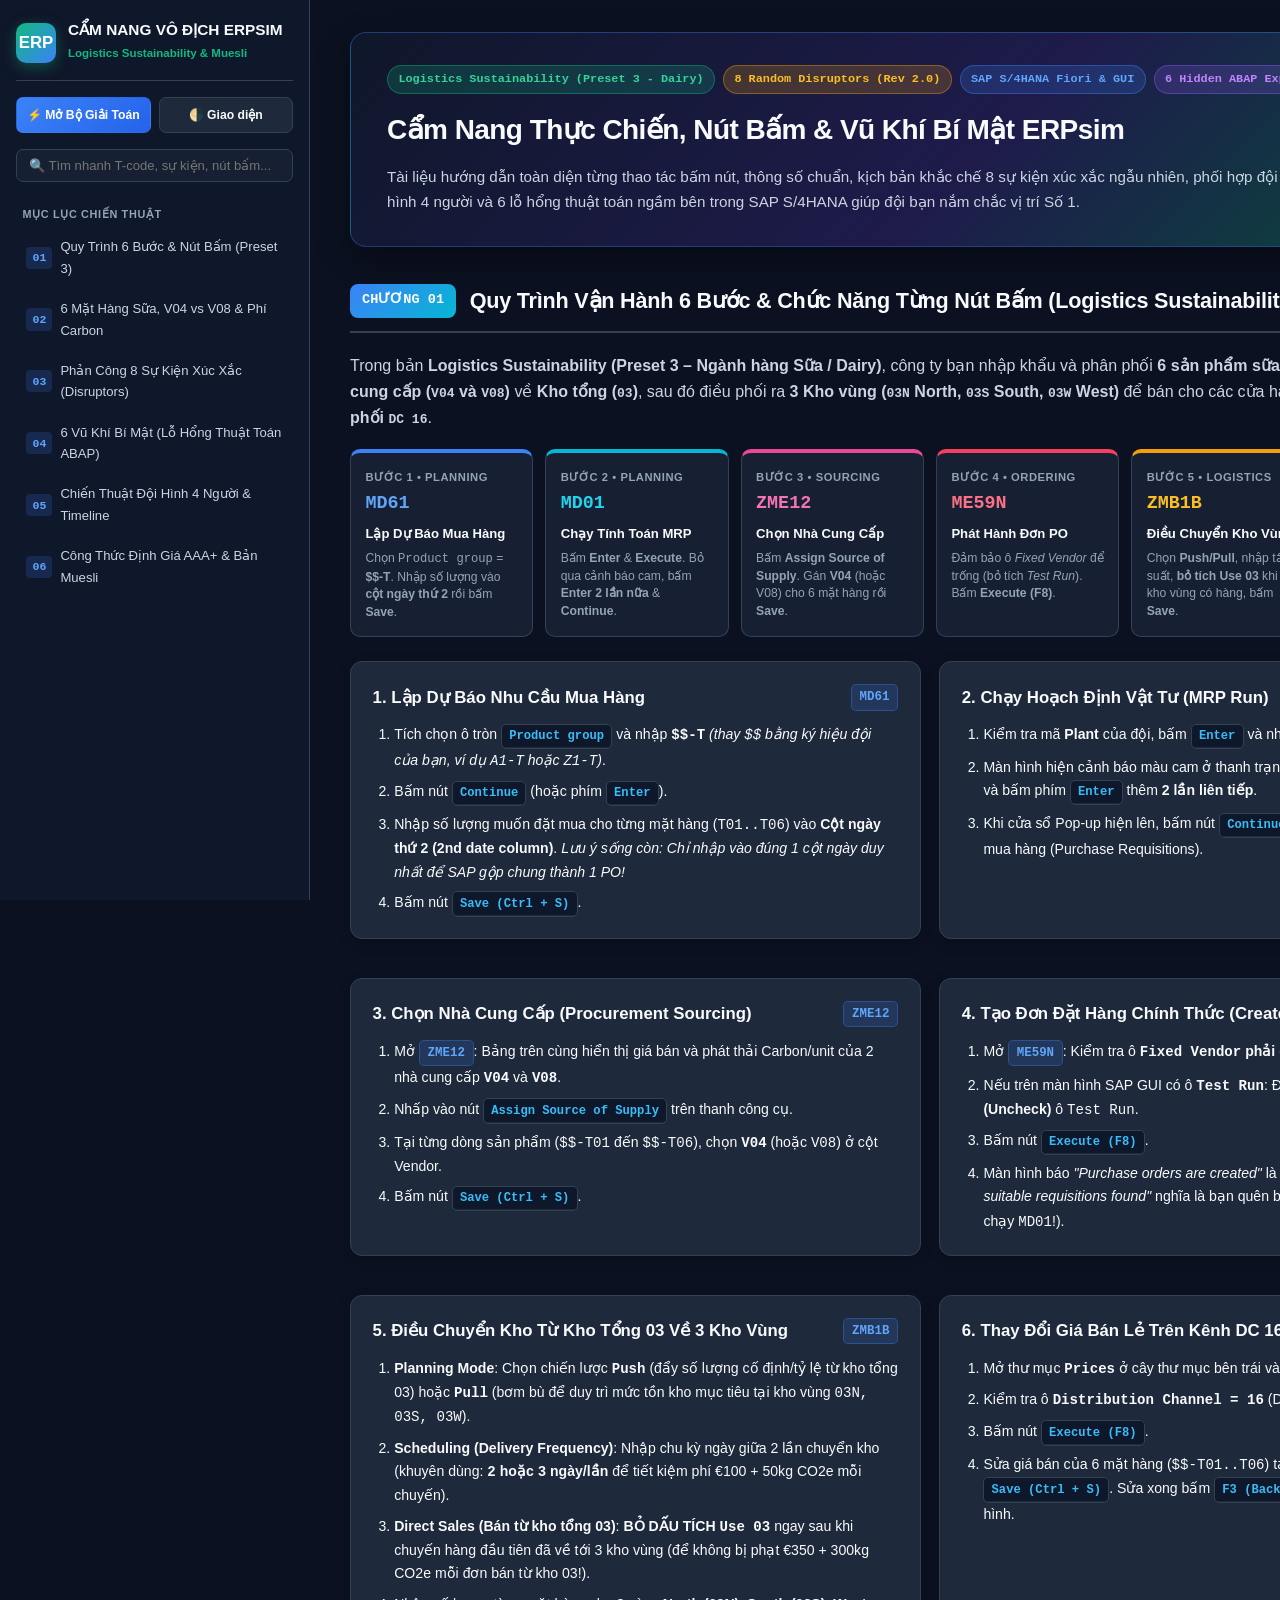
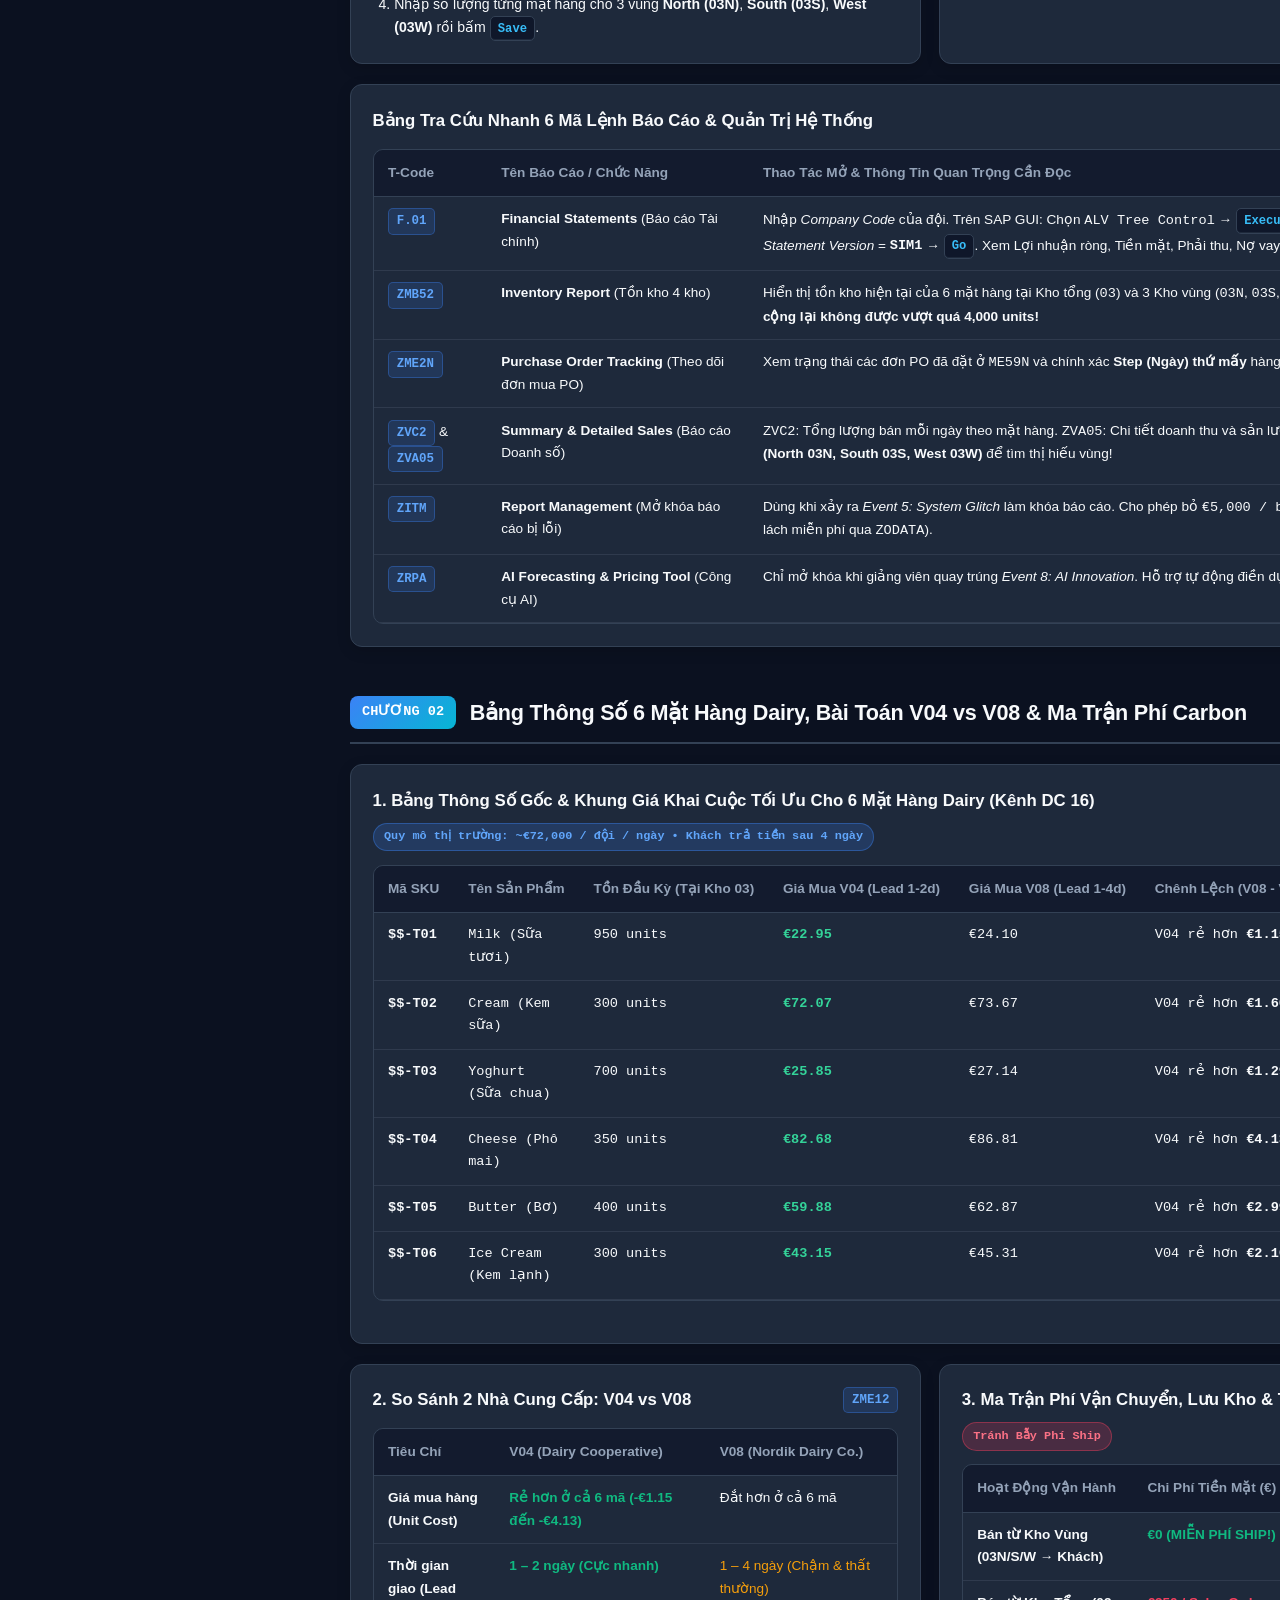
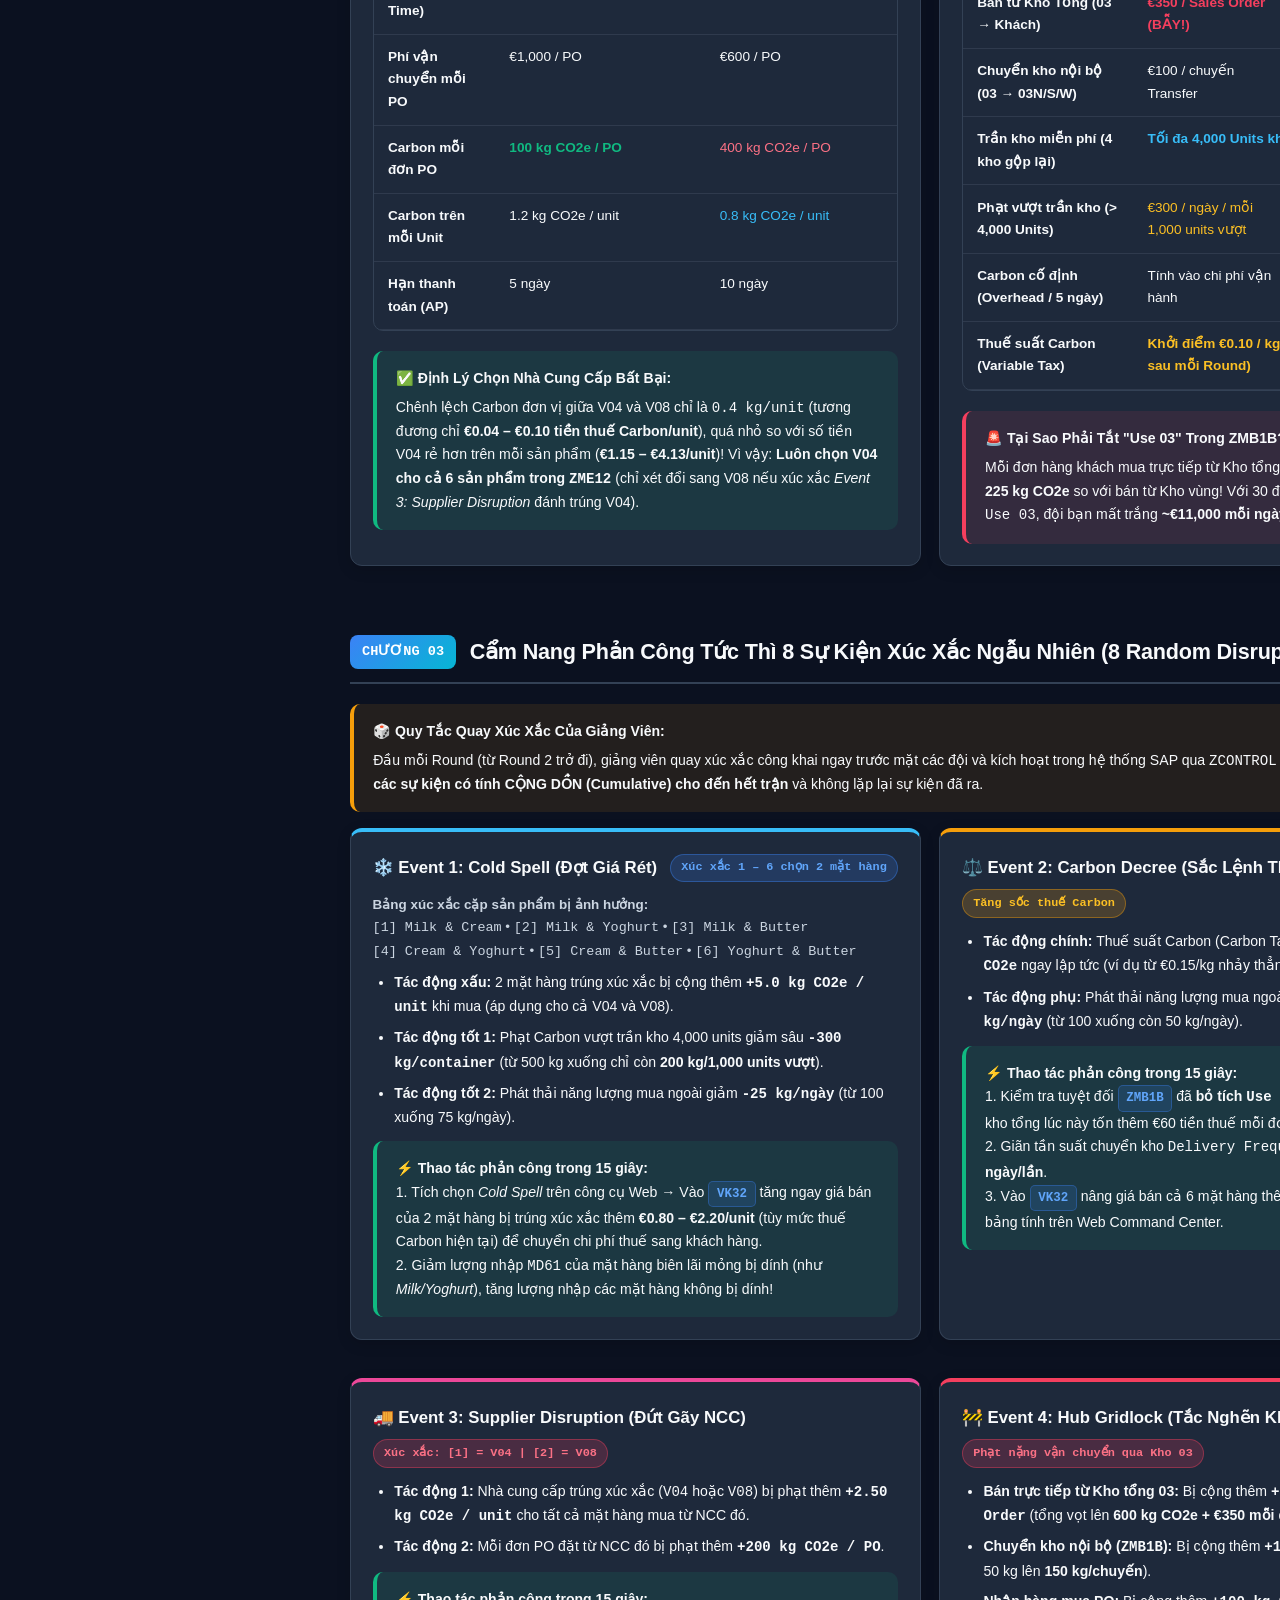
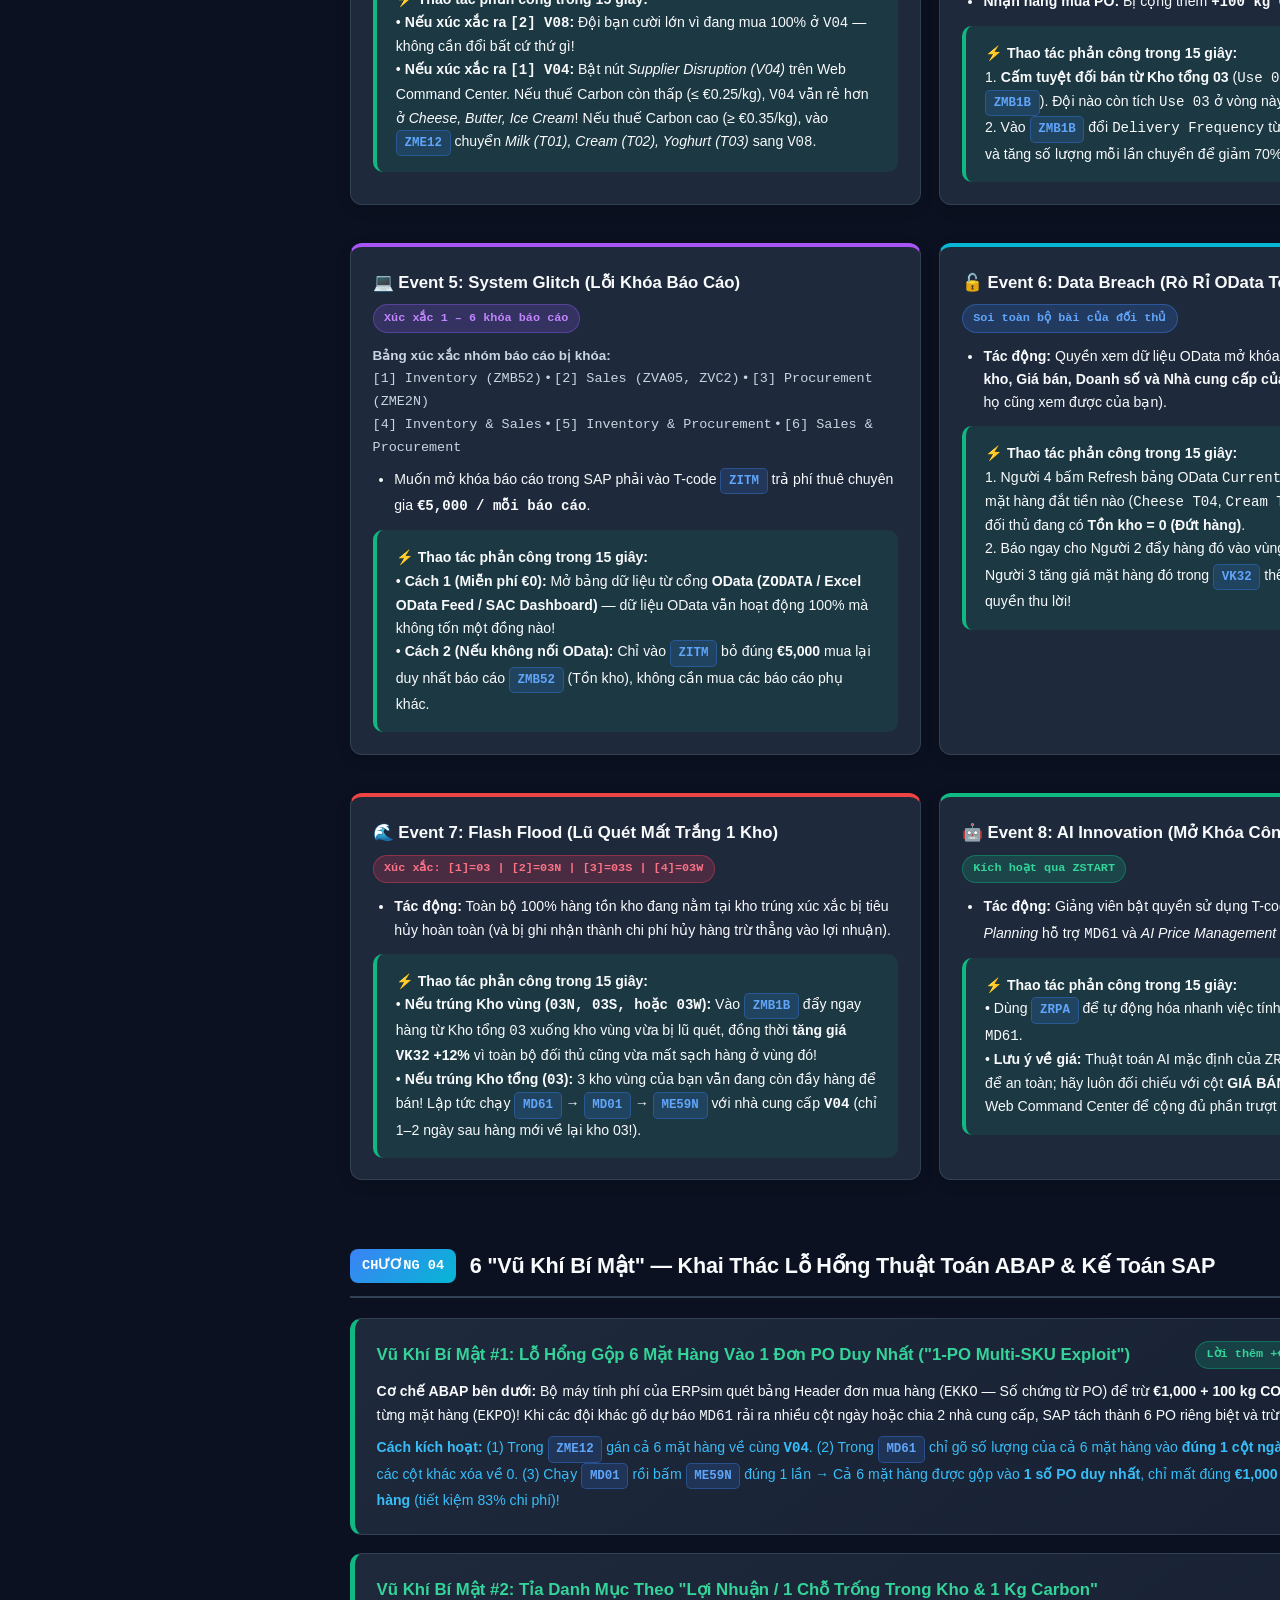
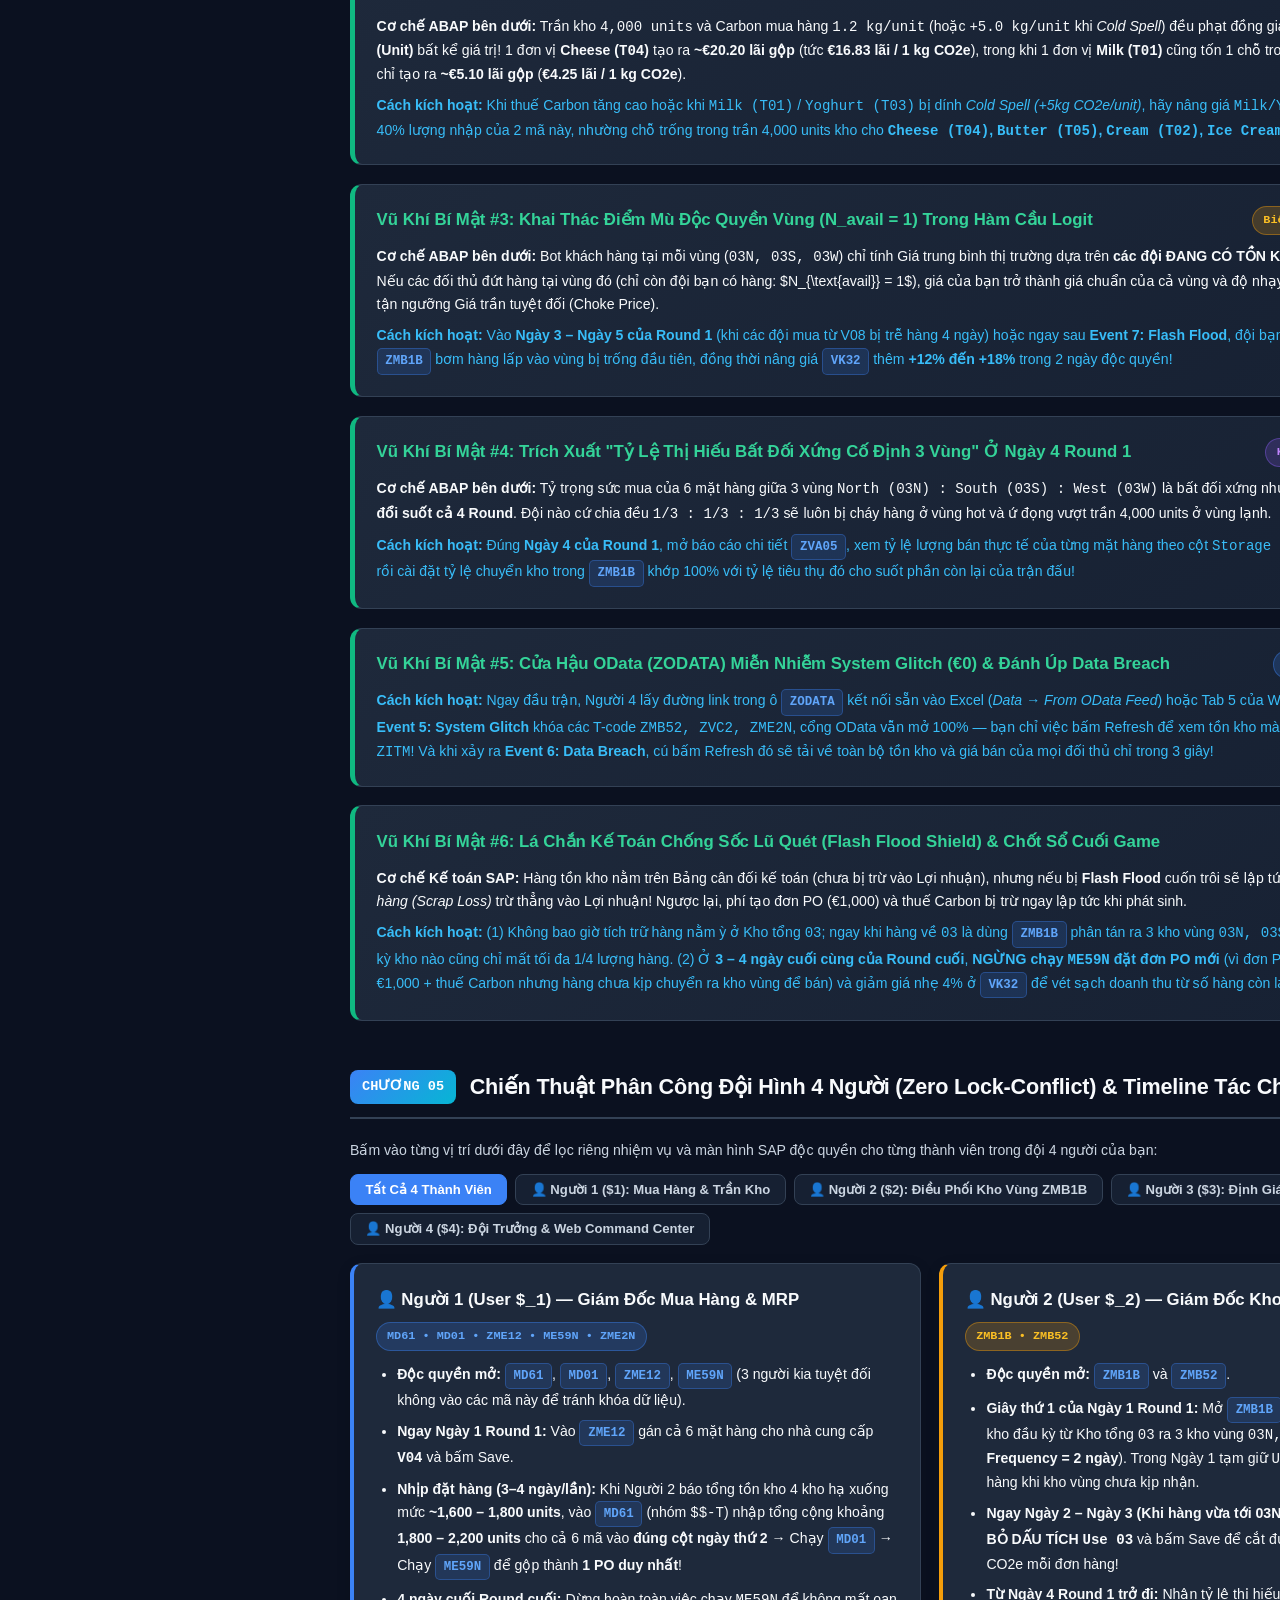
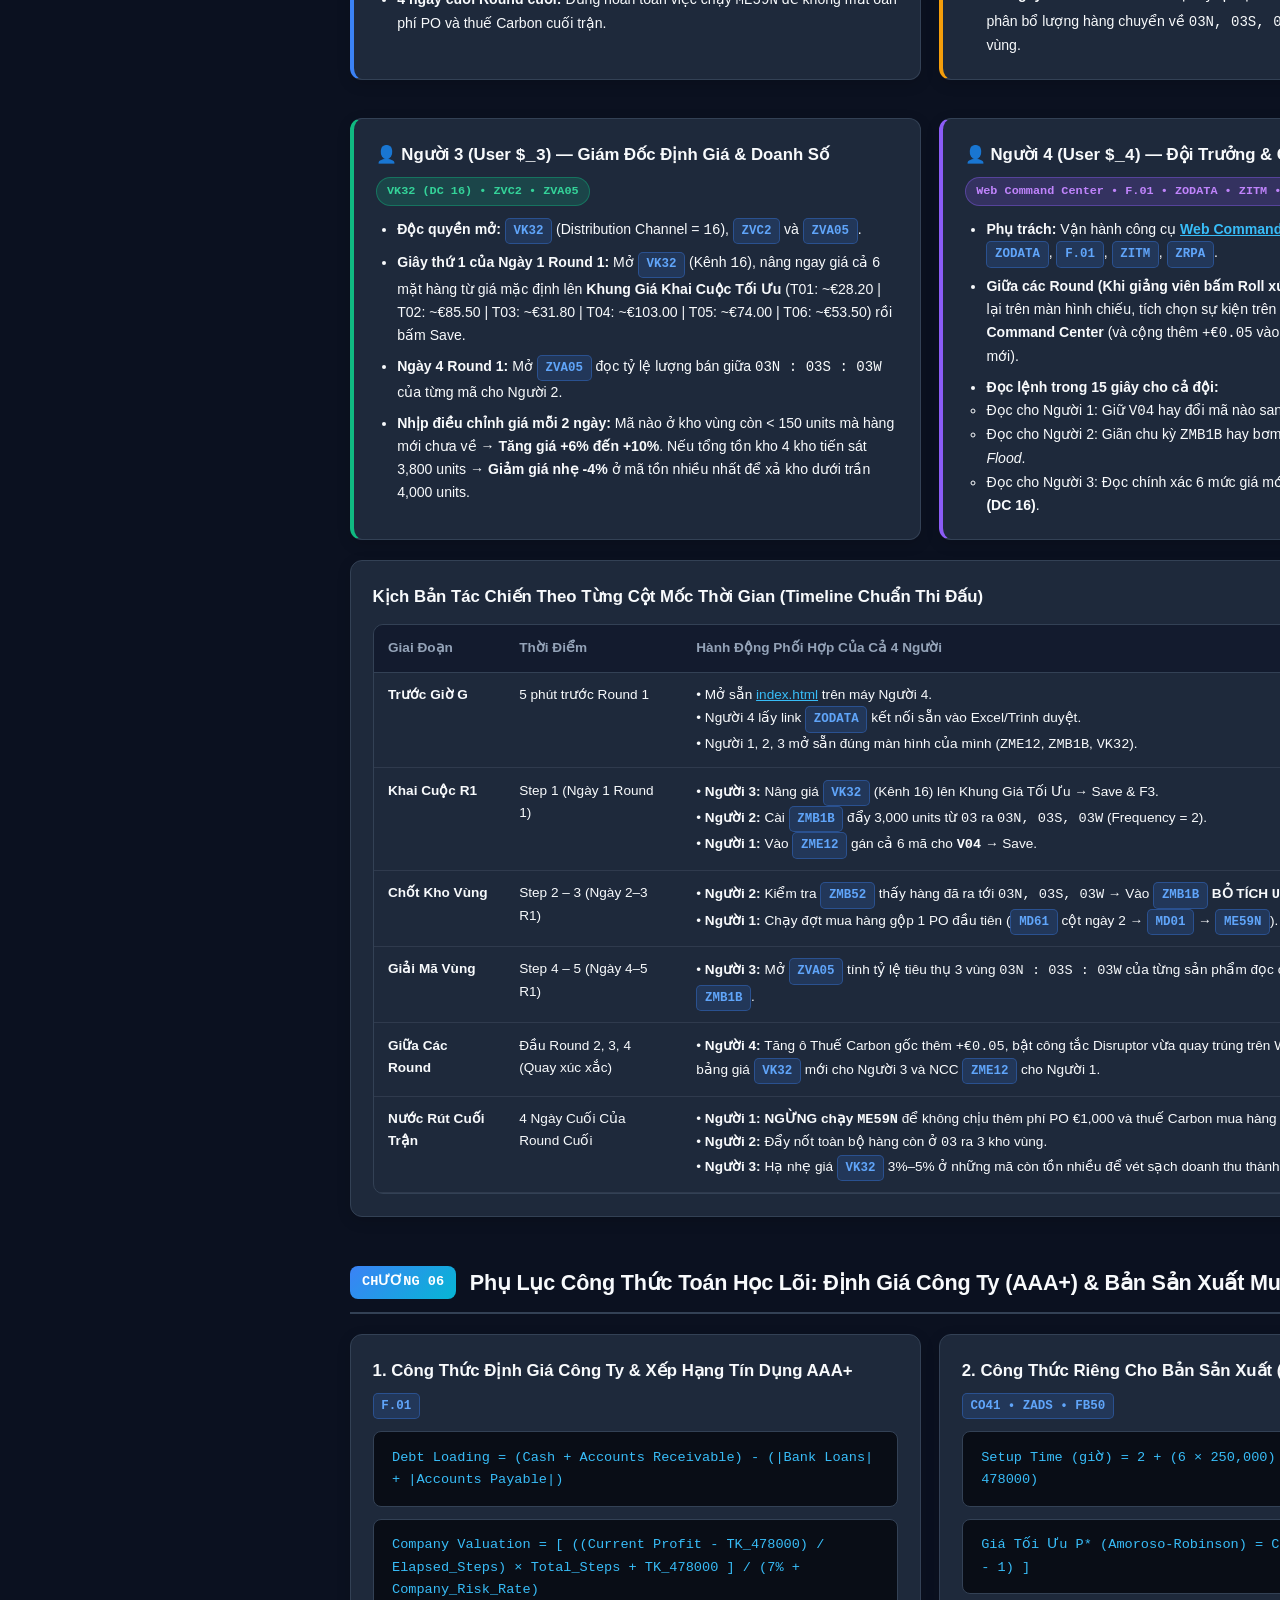
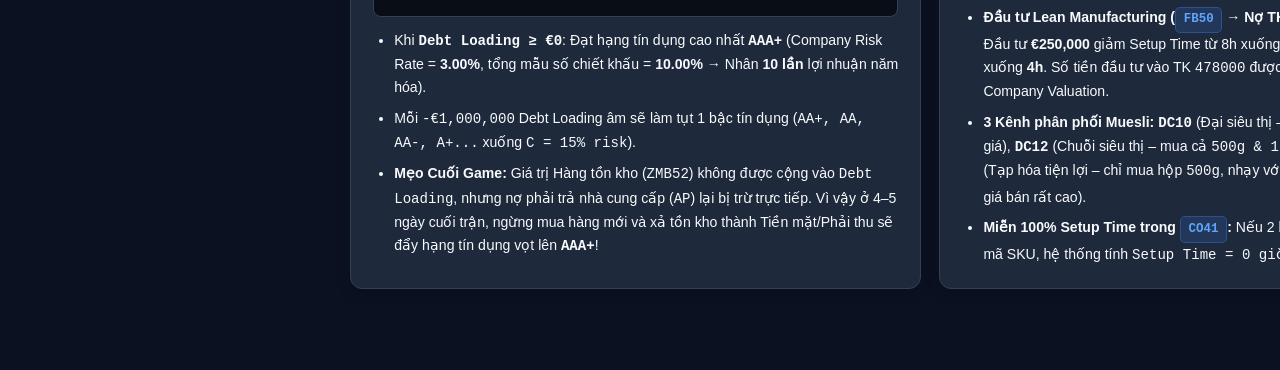
==== cam_nang_erpsim.html @ daaa859f "Deploy ERPsim Reverse-Engineering Command Center and Playbook" ====
<!DOCTYPE html>
<html lang="vi">
<head>
  <meta charset="UTF-8" />
  <meta name="viewport" content="width=device-width, initial-scale=1.0" />
  <title>Cẩm Nang Toàn Tập & Chiến Thuật Vô Địch ERPsim — Logistics Sustainability & Manufacturing</title>
  <style>
    :root {
      --bg-body: #0b1120;
      --bg-sidebar: #0f172a;
      --bg-card: #1e293b;
      --bg-card-alt: #162032;
      --bg-code: #090d16;
      --border: #334155;
      --text-primary: #f8fafc;
      --text-secondary: #cbd5e1;
      --text-muted: #94a3b8;
      --blue: #3b82f6;
      --cyan: #06b6d4;
      --emerald: #10b981;
      --amber: #f59e0b;
      --rose: #f43f5e;
      --purple: #8b5cf6;
      --font-sans: 'Inter', -apple-system, BlinkMacSystemFont, 'Segoe UI', Roboto, sans-serif;
      --font-mono: 'JetBrains Mono', 'Fira Code', Consolas, monospace;
    }

    body.light-mode {
      --bg-body: #f1f5f9;
      --bg-sidebar: #ffffff;
      --bg-card: #ffffff;
      --bg-card-alt: #f8fafc;
      --bg-code: #0f172a;
      --border: #cbd5e1;
      --text-primary: #0f172a;
      --text-secondary: #334155;
      --text-muted: #64748b;
    }

    * {
      box-sizing: border-box;
      margin: 0;
      padding: 0;
    }

    html {
      scroll-behavior: smooth;
    }

    body {
      background-color: var(--bg-body);
      color: var(--text-primary);
      font-family: var(--font-sans);
      line-height: 1.65;
      display: flex;
      min-height: 100vh;
    }

    /* SIDEBAR NAVIGATION */
    .sidebar {
      width: 310px;
      background: var(--bg-sidebar);
      border-right: 1px solid var(--border);
      position: fixed;
      top: 0;
      left: 0;
      bottom: 0;
      overflow-y: auto;
      padding: 1.25rem 1rem;
      z-index: 100;
      display: flex;
      flex-direction: column;
      gap: 1rem;
    }

    .sidebar-brand {
      display: flex;
      align-items: center;
      gap: 0.75rem;
      padding-bottom: 0.9rem;
      border-bottom: 1px solid var(--border);
    }

    .sidebar-logo {
      width: 40px;
      height: 40px;
      border-radius: 10px;
      background: linear-gradient(135deg, var(--emerald), var(--blue));
      color: #fff;
      font-weight: 900;
      font-size: 1.05rem;
      display: flex;
      align-items: center;
      justify-content: center;
      flex-shrink: 0;
      box-shadow: 0 4px 14px rgba(16, 185, 129, 0.35);
    }

    .sidebar-brand h2 {
      font-size: 0.96rem;
      font-weight: 800;
      line-height: 1.25;
    }

    .sidebar-brand span {
      font-size: 0.72rem;
      color: var(--emerald);
      font-weight: 600;
    }

    .sidebar-actions {
      display: flex;
      gap: 0.5rem;
    }

    .action-btn {
      flex: 1;
      padding: 0.45rem 0.6rem;
      border-radius: 7px;
      border: 1px solid var(--border);
      background: var(--bg-card);
      color: var(--text-primary);
      font-size: 0.76rem;
      font-weight: 600;
      cursor: pointer;
      text-decoration: none;
      text-align: center;
      transition: all 0.15s;
    }

    .action-btn:hover {
      border-color: var(--blue);
    }

    .action-btn.primary {
      background: linear-gradient(135deg, var(--blue), #2563eb);
      color: #fff;
      border-color: transparent;
    }

    .search-box input {
      width: 100%;
      padding: 0.5rem 0.75rem;
      border-radius: 7px;
      border: 1px solid var(--border);
      background: var(--bg-card-alt);
      color: var(--text-primary);
      font-size: 0.82rem;
    }

    .search-box input:focus {
      outline: none;
      border-color: var(--blue);
    }

    .toc-group-title {
      font-size: 0.68rem;
      text-transform: uppercase;
      letter-spacing: 0.06em;
      color: var(--text-muted);
      font-weight: 700;
      margin: 0.5rem 0 0.25rem 0.4rem;
    }

    .toc-list {
      list-style: none;
      display: flex;
      flex-direction: column;
      gap: 0.2rem;
    }

    .toc-link {
      display: flex;
      align-items: center;
      gap: 0.5rem;
      padding: 0.48rem 0.65rem;
      border-radius: 7px;
      color: var(--text-secondary);
      text-decoration: none;
      font-size: 0.82rem;
      font-weight: 500;
      transition: all 0.15s;
    }

    .toc-link:hover {
      background: rgba(59, 130, 246, 0.12);
      color: var(--blue);
    }

    .toc-num {
      font-family: var(--font-mono);
      font-size: 0.72rem;
      font-weight: 700;
      padding: 0.1rem 0.38rem;
      border-radius: 4px;
      background: rgba(59, 130, 246, 0.18);
      color: #60a5fa;
    }

    /* MAIN CONTENT AREA */
    .content-wrapper {
      margin-left: 310px;
      flex: 1;
      max-width: 1240px;
      padding: 2rem 2.5rem 5rem;
    }

    @media (max-width: 1024px) {
      .sidebar {
        position: static;
        width: 100%;
        border-right: none;
        border-bottom: 1px solid var(--border);
      }
      body {
        flex-direction: column;
      }
      .content-wrapper {
        margin-left: 0;
        padding: 1.25rem;
      }
    }

    /* HERO BANNER */
    .hero-banner {
      background: linear-gradient(135deg, #0f172a 0%, #1e1b4b 55%, #064e3b 100%);
      border: 1px solid rgba(59, 130, 246, 0.35);
      border-radius: 16px;
      padding: 2rem 2.25rem;
      margin-bottom: 2.25rem;
      color: #f8fafc;
      box-shadow: 0 12px 32px rgba(0, 0, 0, 0.35);
    }

    .hero-tags {
      display: flex;
      flex-wrap: wrap;
      gap: 0.5rem;
      margin-bottom: 0.85rem;
    }

    .tag-pill {
      display: inline-flex;
      align-items: center;
      gap: 0.35rem;
      padding: 0.22rem 0.65rem;
      border-radius: 999px;
      font-size: 0.74rem;
      font-weight: 700;
      font-family: var(--font-mono);
    }

    .tag-pill.emerald { background: rgba(16, 185, 129, 0.2); color: #34d399; border: 1px solid rgba(16, 185, 129, 0.4); }
    .tag-pill.blue    { background: rgba(59, 130, 246, 0.2); color: #60a5fa; border: 1px solid rgba(59, 130, 246, 0.4); }
    .tag-pill.amber   { background: rgba(245, 158, 11, 0.2); color: #fbbf24; border: 1px solid rgba(245, 158, 11, 0.4); }
    .tag-pill.rose    { background: rgba(244, 63, 94, 0.2);  color: #fb7185; border: 1px solid rgba(244, 63, 94, 0.4); }
    .tag-pill.purple  { background: rgba(139, 92, 246, 0.2); color: #c084fc; border: 1px solid rgba(139, 92, 246, 0.4); }

    .hero-banner h1 {
      font-size: 1.75rem;
      font-weight: 800;
      letter-spacing: -0.02em;
      margin-bottom: 0.65rem;
    }

    .hero-banner p {
      font-size: 0.95rem;
      color: #cbd5e1;
      max-width: 920px;
    }

    /* SECTION HEADERS */
    .chapter-section {
      margin-bottom: 3rem;
      scroll-margin-top: 1.5rem;
    }

    .chapter-header {
      display: flex;
      align-items: center;
      gap: 0.85rem;
      margin-bottom: 1.25rem;
      padding-bottom: 0.75rem;
      border-bottom: 2px solid var(--border);
    }

    .chapter-badge {
      background: linear-gradient(135deg, var(--blue), var(--cyan));
      color: #fff;
      font-family: var(--font-mono);
      font-weight: 800;
      font-size: 0.85rem;
      padding: 0.35rem 0.75rem;
      border-radius: 8px;
      white-space: nowrap;
    }

    .chapter-header h2 {
      font-size: 1.35rem;
      font-weight: 800;
      letter-spacing: -0.01em;
    }

    /* CARDS & GRIDS */
    .card {
      background: var(--bg-card);
      border: 1px solid var(--border);
      border-radius: 12px;
      padding: 1.35rem;
      margin-bottom: 1.25rem;
      box-shadow: 0 4px 14px rgba(0, 0, 0, 0.15);
    }

    .card-title {
      font-size: 1.05rem;
      font-weight: 700;
      margin-bottom: 0.75rem;
      display: flex;
      align-items: center;
      justify-content: space-between;
      flex-wrap: wrap;
      gap: 0.5rem;
    }

    .grid-2 {
      display: grid;
      grid-template-columns: repeat(2, 1fr);
      gap: 1.15rem;
    }

    .grid-3 {
      display: grid;
      grid-template-columns: repeat(3, 1fr);
      gap: 1.15rem;
    }

    @media (max-width: 860px) {
      .grid-2, .grid-3 {
        grid-template-columns: 1fr;
      }
    }

    /* VISUAL FLOWCHART PIPELINE */
    .pipeline-flow {
      display: grid;
      grid-template-columns: repeat(auto-fit, minmax(170px, 1fr));
      gap: 0.75rem;
      margin: 1.1rem 0 1.5rem;
    }

    .flow-step {
      background: var(--bg-card-alt);
      border: 1px solid var(--border);
      border-top: 4px solid var(--blue);
      border-radius: 10px;
      padding: 0.9rem;
      position: relative;
    }

    .flow-step.step-1 { border-top-color: #3b82f6; }
    .flow-step.step-2 { border-top-color: #06b6d4; }
    .flow-step.step-3 { border-top-color: #ec4899; }
    .flow-step.step-4 { border-top-color: #f43f5e; }
    .flow-step.step-5 { border-top-color: #f59e0b; }
    .flow-step.step-6 { border-top-color: #8b5cf6; }

    .flow-step .step-num {
      font-size: 0.7rem;
      font-weight: 800;
      text-transform: uppercase;
      color: var(--text-muted);
      letter-spacing: 0.05em;
    }

    .flow-step .step-tcode {
      font-family: var(--font-mono);
      font-size: 1.15rem;
      font-weight: 800;
      margin: 0.2rem 0;
    }

    .flow-step .step-name {
      font-size: 0.82rem;
      font-weight: 700;
      margin-bottom: 0.35rem;
    }

    .flow-step .step-desc {
      font-size: 0.76rem;
      color: var(--text-muted);
      line-height: 1.45;
    }

    /* BUTTON & KEYBOARD SHORTCUT BADGES */
    .kbd-btn {
      display: inline-block;
      padding: 0.1rem 0.45rem;
      border-radius: 5px;
      font-family: var(--font-mono);
      font-size: 0.76rem;
      font-weight: 700;
      background: #0f172a;
      color: #38bdf8;
      border: 1px solid #334155;
      box-shadow: inset 0 -1px 0 #1e293b;
    }

    .tcode {
      display: inline-block;
      padding: 0.12rem 0.48rem;
      border-radius: 5px;
      font-family: var(--font-mono);
      font-size: 0.78rem;
      font-weight: 700;
      background: rgba(59, 130, 246, 0.16);
      color: #60a5fa;
      border: 1px solid rgba(59, 130, 246, 0.35);
    }

    /* TABLES */
    .table-container {
      overflow-x: auto;
      border-radius: 10px;
      border: 1px solid var(--border);
      margin: 0.85rem 0 1.25rem;
    }

    table {
      width: 100%;
      border-collapse: collapse;
      font-size: 0.85rem;
    }

    th {
      background: rgba(15, 23, 42, 0.75);
      color: #94a3b8;
      font-weight: 700;
      text-align: left;
      padding: 0.75rem 0.9rem;
      border-bottom: 1px solid var(--border);
      white-space: nowrap;
    }

    body.light-mode th {
      background: #e2e8f0;
      color: #1e293b;
    }

    td {
      padding: 0.7rem 0.9rem;
      border-bottom: 1px solid rgba(148, 163, 184, 0.14);
      vertical-align: top;
    }

    tr:hover td {
      background: rgba(59, 130, 246, 0.05);
    }

    .mono {
      font-family: var(--font-mono);
    }

    /* CALLOUT BOXES */
    .callout {
      border-radius: 10px;
      padding: 1rem 1.2rem;
      margin: 1rem 0;
      border-left: 4px solid var(--blue);
      background: rgba(59, 130, 246, 0.09);
      font-size: 0.88rem;
    }

    .callout.emerald {
      border-left-color: var(--emerald);
      background: rgba(16, 185, 129, 0.1);
    }

    .callout.amber {
      border-left-color: var(--amber);
      background: rgba(245, 158, 11, 0.1);
    }

    .callout.rose {
      border-left-color: var(--rose);
      background: rgba(244, 63, 94, 0.1);
    }

    .callout-title {
      font-weight: 800;
      margin-bottom: 0.35rem;
      display: flex;
      align-items: center;
      gap: 0.45rem;
    }

    /* SECRET WEAPON CARDS */
    .weapon-card {
      background: linear-gradient(145deg, var(--bg-card) 0%, var(--bg-card-alt) 100%);
      border: 1px solid var(--border);
      border-left: 5px solid var(--emerald);
      border-radius: 12px;
      padding: 1.35rem;
      margin-bottom: 1.15rem;
    }

    .weapon-header {
      display: flex;
      justify-content: space-between;
      align-items: flex-start;
      gap: 1rem;
      margin-bottom: 0.65rem;
    }

    .weapon-title {
      font-size: 1.05rem;
      font-weight: 800;
      color: #34d399;
    }

    body.light-mode .weapon-title {
      color: #059669;
    }

    /* STEP LISTS */
    ol.step-list, ul.step-list {
      padding-left: 1.35rem;
      display: flex;
      flex-direction: column;
      gap: 0.45rem;
      font-size: 0.88rem;
    }

    .formula-block {
      background: var(--bg-code);
      color: #38bdf8;
      font-family: var(--font-mono);
      font-size: 0.85rem;
      padding: 0.9rem 1.15rem;
      border-radius: 8px;
      border: 1px solid #334155;
      margin: 0.75rem 0;
      overflow-x: auto;
    }

    /* ROLE FILTER PILLS */
    .role-filter-bar {
      display: flex;
      flex-wrap: wrap;
      gap: 0.5rem;
      margin-bottom: 1.15rem;
    }

    .role-btn {
      padding: 0.45rem 0.9rem;
      border-radius: 8px;
      border: 1px solid var(--border);
      background: var(--bg-card-alt);
      color: var(--text-secondary);
      font-size: 0.82rem;
      font-weight: 700;
      cursor: pointer;
      transition: all 0.15s;
    }

    .role-btn.active {
      background: var(--blue);
      color: #fff;
      border-color: var(--blue);
    }

    .role-card.dimmed {
      opacity: 0.28;
      transform: scale(0.98);
    }

    .role-card {
      transition: all 0.2s ease;
    }
  </style>
</head>
<body>

  <!-- LEFT STICKY SIDEBAR -->
  <aside class="sidebar">
    <div class="sidebar-brand">
      <div class="sidebar-logo">ERP</div>
      <div>
        <h2>CẨM NANG VÔ ĐỊCH ERPSIM</h2>
        <span>Logistics Sustainability & Muesli</span>
      </div>
    </div>

    <div class="sidebar-actions">
      <a href="index.html" class="action-btn primary">⚡ Mở Bộ Giải Toán</a>
      <button class="action-btn" id="btn-toggle-theme">🌗 Giao diện</button>
    </div>

    <div class="search-box">
      <input type="text" id="guide-search" placeholder="🔍 Tìm nhanh T-code, sự kiện, nút bấm..." />
    </div>

    <div>
      <div class="toc-group-title">Mục Lục Chiến Thuật</div>
      <ul class="toc-list">
        <li><a href="#ch1" class="toc-link"><span class="toc-num">01</span> Quy Trình 6 Bước & Nút Bấm (Preset 3)</a></li>
        <li><a href="#ch2" class="toc-link"><span class="toc-num">02</span> 6 Mặt Hàng Sữa, V04 vs V08 & Phí Carbon</a></li>
        <li><a href="#ch3" class="toc-link"><span class="toc-num">03</span> Phản Công 8 Sự Kiện Xúc Xắc (Disruptors)</a></li>
        <li><a href="#ch4" class="toc-link"><span class="toc-num">04</span> 6 Vũ Khí Bí Mật (Lỗ Hổng Thuật Toán ABAP)</a></li>
        <li><a href="#ch5" class="toc-link"><span class="toc-num">05</span> Chiến Thuật Đội Hình 4 Người & Timeline</a></li>
        <li><a href="#ch6" class="toc-link"><span class="toc-num">06</span> Công Thức Định Giá AAA+ & Bản Muesli</a></li>
      </ul>
    </div>
  </aside>

  <!-- MAIN CONTENT -->
  <main class="content-wrapper">

    <!-- HERO BANNER -->
    <header class="hero-banner">
      <div class="hero-tags">
        <span class="tag-pill emerald">Logistics Sustainability (Preset 3 - Dairy)</span>
        <span class="tag-pill amber">8 Random Disruptors (Rev 2.0)</span>
        <span class="tag-pill blue">SAP S/4HANA Fiori & GUI</span>
        <span class="tag-pill purple">6 Hidden ABAP Exploits</span>
      </div>
      <h1>Cẩm Nang Thực Chiến, Nút Bấm & Vũ Khí Bí Mật ERPsim</h1>
      <p>
        Tài liệu hướng dẫn toàn diện từng thao tác bấm nút, thông số chuẩn, kịch bản khắc chế 8 sự kiện xúc xắc ngẫu nhiên,
        phối hợp đội hình 4 người và 6 lỗ hổng thuật toán ngầm bên trong SAP S/4HANA giúp đội bạn nắm chắc vị trí Số 1.
      </p>
    </header>

    <!-- ================================================================= -->
    <!-- CHƯƠNG 1: QUY TRÌNH 6 BƯỚC & NÚT BẤM (LOGISTICS PRESET 3)         -->
    <!-- ================================================================= -->
    <section id="ch1" class="chapter-section searchable-section">
      <div class="chapter-header">
        <span class="chapter-badge">CHƯƠNG 01</span>
        <h2>Quy Trình Vận Hành 6 Bước & Chức Năng Từng Nút Bấm (Logistics Sustainability Preset 3)</h2>
      </div>

      <p style="margin-bottom: 0.75rem; color: var(--text-secondary);">
        Trong bản <strong>Logistics Sustainability (Preset 3 – Ngành hàng Sữa / Dairy)</strong>, công ty bạn nhập khẩu và phân phối <strong>6 sản phẩm sữa (<code>$$-T01</code> đến <code>$$-T06</code>)</strong> từ <strong>2 Nhà cung cấp (<code>V04</code> và <code>V08</code>)</strong> về <strong>Kho tổng (<code>03</code>)</strong>, sau đó điều phối ra <strong>3 Kho vùng (<code>03N</code> North, <code>03S</code> South, <code>03W</code> West)</strong> để bán cho các cửa hàng bán lẻ trên <strong>Kênh phân phối <code>DC 16</code></strong>.
      </p>

      <!-- VISUAL FLOWCHART -->
      <div class="pipeline-flow">
        <div class="flow-step step-1">
          <div class="step-num">Bước 1 • Planning</div>
          <div class="step-tcode" style="color:#60a5fa;">MD61</div>
          <div class="step-name">Lập Dự Báo Mua Hàng</div>
          <div class="step-desc">Chọn <code>Product group</code> = <strong>$$-T</strong>. Nhập số lượng vào <strong>cột ngày thứ 2</strong> rồi bấm <strong>Save</strong>.</div>
        </div>
        <div class="flow-step step-2">
          <div class="step-num">Bước 2 • Planning</div>
          <div class="step-tcode" style="color:#22d3ee;">MD01</div>
          <div class="step-name">Chạy Tính Toán MRP</div>
          <div class="step-desc">Bấm <strong>Enter</strong> &amp; <strong>Execute</strong>. Bỏ qua cảnh báo cam, bấm <strong>Enter 2 lần nữa</strong> &amp; <strong>Continue</strong>.</div>
        </div>
        <div class="flow-step step-3">
          <div class="step-num">Bước 3 • Sourcing</div>
          <div class="step-tcode" style="color:#f472b6;">ZME12</div>
          <div class="step-name">Chọn Nhà Cung Cấp</div>
          <div class="step-desc">Bấm <strong>Assign Source of Supply</strong>. Gán <strong>V04</strong> (hoặc V08) cho 6 mặt hàng rồi <strong>Save</strong>.</div>
        </div>
        <div class="flow-step step-4">
          <div class="step-num">Bước 4 • Ordering</div>
          <div class="step-tcode" style="color:#fb7185;">ME59N</div>
          <div class="step-name">Phát Hành Đơn PO</div>
          <div class="step-desc">Đảm bảo ô <em>Fixed Vendor</em> để trống (bỏ tích <em>Test Run</em>). Bấm <strong>Execute (F8)</strong>.</div>
        </div>
        <div class="flow-step step-5">
          <div class="step-num">Bước 5 • Logistics</div>
          <div class="step-tcode" style="color:#fbbf24;">ZMB1B</div>
          <div class="step-name">Điều Chuyển Kho Vùng</div>
          <div class="step-desc">Chọn <strong>Push/Pull</strong>, nhập tần suất, <strong>bỏ tích Use 03</strong> khi kho vùng có hàng, bấm <strong>Save</strong>.</div>
        </div>
        <div class="flow-step step-6">
          <div class="step-num">Bước 6 • Sales</div>
          <div class="step-tcode" style="color:#c084fc;">VK32</div>
          <div class="step-name">Cập Nhật Bảng Giá</div>
          <div class="step-desc">Mở <em>Prices &rarr; Price List</em>. Kiểm tra <strong>Channel = 16</strong>, bấm <strong>Execute</strong>, sửa giá &amp; <strong>Save</strong>.</div>
        </div>
      </div>

      <!-- DETAILED STEP-BY-STEP BUTTON CARDS -->
      <div class="grid-2">
        <div class="card">
          <div class="card-title">
            <span>1. Lập Dự Báo Nhu Cầu Mua Hàng</span>
            <span class="tcode">MD61</span>
          </div>
          <ol class="step-list">
            <li>Tích chọn ô tròn <span class="kbd-btn">Product group</span> và nhập <strong><code>$$-T</code></strong> <em>(thay <code>$$</code> bằng ký hiệu đội của bạn, ví dụ <code>A1-T</code> hoặc <code>Z1-T</code>)</em>.</li>
            <li>Bấm nút <span class="kbd-btn">Continue</span> (hoặc phím <span class="kbd-btn">Enter</span>).</li>
            <li>Nhập số lượng muốn đặt mua cho từng mặt hàng (<code>T01..T06</code>) vào <strong>Cột ngày thứ 2 (2nd date column)</strong>. <em>Lưu ý sống còn: Chỉ nhập vào đúng 1 cột ngày duy nhất để SAP gộp chung thành 1 PO!</em></li>
            <li>Bấm nút <span class="kbd-btn">Save (Ctrl + S)</span>.</li>
          </ol>
        </div>

        <div class="card">
          <div class="card-title">
            <span>2. Chạy Hoạch Định Vật Tư (MRP Run)</span>
            <span class="tcode">MD01</span>
          </div>
          <ol class="step-list">
            <li>Kiểm tra mã <strong>Plant</strong> của đội, bấm <span class="kbd-btn">Enter</span> và nhấp nút <span class="kbd-btn">Execute</span>.</li>
            <li>Màn hình hiện cảnh báo màu cam ở thanh trạng thái: <strong>Bỏ qua cảnh báo cam</strong> và bấm phím <span class="kbd-btn">Enter</span> thêm <strong>2 lần liên tiếp</strong>.</li>
            <li>Khi cửa sổ Pop-up hiện lên, bấm nút <span class="kbd-btn">Continue</span> để hệ thống sinh ra Yêu cầu mua hàng (Purchase Requisitions).</li>
          </ol>
        </div>

        <div class="card">
          <div class="card-title">
            <span>3. Chọn Nhà Cung Cấp (Procurement Sourcing)</span>
            <span class="tcode">ZME12</span>
          </div>
          <ol class="step-list">
            <li>Mở <span class="tcode">ZME12</span>: Bảng trên cùng hiển thị giá bán và phát thải Carbon/unit của 2 nhà cung cấp <strong><code>V04</code></strong> và <strong><code>V08</code></strong>.</li>
            <li>Nhấp vào nút <span class="kbd-btn">Assign Source of Supply</span> trên thanh công cụ.</li>
            <li>Tại từng dòng sản phẩm (<code>$$-T01</code> đến <code>$$-T06</code>), chọn <strong><code>V04</code></strong> (hoặc <code>V08</code>) ở cột Vendor.</li>
            <li>Bấm nút <span class="kbd-btn">Save (Ctrl + S)</span>.</li>
          </ol>
        </div>

        <div class="card">
          <div class="card-title">
            <span>4. Tạo Đơn Đặt Hàng Chính Thức (Create POs)</span>
            <span class="tcode">ME59N</span>
          </div>
          <ol class="step-list">
            <li>Mở <span class="tcode">ME59N</span>: Kiểm tra ô <strong><code>Fixed Vendor</code> phải để TRỐNG</strong> (Empty).</li>
            <li>Nếu trên màn hình SAP GUI có ô <strong><code>Test Run</code></strong>: Đảm bảo đã <strong>BỎ DẤU TÍCH (Uncheck)</strong> ô <code>Test Run</code>.</li>
            <li>Bấm nút <span class="kbd-btn">Execute (F8)</span>.</li>
            <li>Màn hình báo <em>"Purchase orders are created"</em> là thành công. (Nếu báo <em>"No suitable requisitions found"</em> nghĩa là bạn quên bấm Save ở <code>MD61</code> hoặc quên chạy <code>MD01</code>!).</li>
          </ol>
        </div>

        <div class="card">
          <div class="card-title">
            <span>5. Điều Chuyển Kho Từ Kho Tổng 03 Về 3 Kho Vùng</span>
            <span class="tcode">ZMB1B</span>
          </div>
          <ol class="step-list">
            <li><strong>Planning Mode</strong>: Chọn chiến lược <strong><code>Push</code></strong> (đẩy số lượng cố định/tỷ lệ từ kho tổng 03) hoặc <strong><code>Pull</code></strong> (bơm bù để duy trì mức tồn kho mục tiêu tại kho vùng <code>03N, 03S, 03W</code>).</li>
            <li><strong>Scheduling (Delivery Frequency)</strong>: Nhập chu kỳ ngày giữa 2 lần chuyển kho (khuyên dùng: <strong><code>2</code> hoặc <code>3</code> ngày/lần</strong> để tiết kiệm phí €100 + 50kg CO2e mỗi chuyến).</li>
            <li><strong>Direct Sales (Bán từ kho tổng 03)</strong>: <strong>BỎ DẤU TÍCH <code>Use 03</code></strong> ngay sau khi chuyến hàng đầu tiên đã về tới 3 kho vùng (để không bị phạt €350 + 300kg CO2e mỗi đơn bán từ kho 03!).</li>
            <li>Nhập số lượng từng mặt hàng cho 3 vùng <strong>North (03N)</strong>, <strong>South (03S)</strong>, <strong>West (03W)</strong> rồi bấm <span class="kbd-btn">Save</span>.</li>
          </ol>
        </div>

        <div class="card">
          <div class="card-title">
            <span>6. Thay Đổi Giá Bán Lẻ Trên Kênh DC 16</span>
            <span class="tcode">VK32</span>
          </div>
          <ol class="step-list">
            <li>Mở thư mục <strong><code>Prices</code></strong> ở cây thư mục bên trái và nhấp đúp vào <strong><code>Price List</code></strong>.</li>
            <li>Kiểm tra ô <strong><code>Distribution Channel = 16</code></strong> (DC 16: Retail Stores).</li>
            <li>Bấm nút <span class="kbd-btn">Execute (F8)</span>.</li>
            <li>Sửa giá bán của 6 mặt hàng (<code>$$-T01..T06</code>) tại cột <strong>Amount</strong> rồi bấm <span class="kbd-btn">Save (Ctrl + S)</span>. Sửa xong bấm <span class="kbd-btn">F3 (Back)</span> thoát ra để không khóa màn hình.</li>
          </ol>
        </div>
      </div>

      <!-- 5 REPORTING TRANSACTIONS TABLE -->
      <div class="card">
        <div class="card-title">
          <span>Bảng Tra Cứu Nhanh 6 Mã Lệnh Báo Cáo & Quản Trị Hệ Thống</span>
          <span class="tag-pill emerald">Reports &amp; Analytics</span>
        </div>
        <div class="table-container" style="margin-bottom:0;">
          <table>
            <thead>
              <tr>
                <th>T-Code</th>
                <th>Tên Báo Cáo / Chức Năng</th>
                <th>Thao Tác Mở &amp; Thông Tin Quan Trọng Cần Đọc</th>
              </tr>
            </thead>
            <tbody>
              <tr>
                <td><span class="tcode">F.01</span></td>
                <td><strong>Financial Statements</strong> (Báo cáo Tài chính)</td>
                <td>Nhập <em>Company Code</em> của đội. Trên SAP GUI: Chọn <code>ALV Tree Control</code> &rarr; <span class="kbd-btn">Execute</span>. Trên Fiori: Nhập <em>Statement Version</em> = <strong><code>SIM1</code></strong> &rarr; <span class="kbd-btn">Go</span>. Xem Lợi nhuận ròng, Tiền mặt, Phải thu, Nợ vay.</td>
              </tr>
              <tr>
                <td><span class="tcode">ZMB52</span></td>
                <td><strong>Inventory Report</strong> (Tồn kho 4 kho)</td>
                <td>Hiển thị tồn kho hiện tại của 6 mặt hàng tại Kho tổng (<code>03</code>) và 3 Kho vùng (<code>03N</code>, <code>03S</code>, <code>03W</code>). <strong>Tổng tồn kho 4 kho cộng lại không được vượt quá 4,000 units!</strong></td>
              </tr>
              <tr>
                <td><span class="tcode">ZME2N</span></td>
                <td><strong>Purchase Order Tracking</strong> (Theo dõi đơn mua PO)</td>
                <td>Xem trạng thái các đơn PO đã đặt ở <code>ME59N</code> và chính xác <strong>Step (Ngày) thứ mấy</strong> hàng sẽ cập bến kho tổng <code>03</code>.</td>
              </tr>
              <tr>
                <td><span class="tcode">ZVC2</span> &amp; <span class="tcode">ZVA05</span></td>
                <td><strong>Summary &amp; Detailed Sales</strong> (Báo cáo Doanh số)</td>
                <td><code>ZVC2</code>: Tổng lượng bán mỗi ngày theo mặt hàng. <code>ZVA05</code>: Chi tiết doanh thu và sản lượng bán <strong>theo từng Vùng (North 03N, South 03S, West 03W)</strong> để tìm thị hiếu vùng!</td>
              </tr>
              <tr>
                <td><span class="tcode">ZITM</span></td>
                <td><strong>Report Management</strong> (Mở khóa báo cáo bị lỗi)</td>
                <td>Dùng khi xảy ra <em>Event 5: System Glitch</em> làm khóa báo cáo. Cho phép bỏ <code>€5,000 / báo cáo</code> để mở khóa (hoặc lách miễn phí qua <code>ZODATA</code>).</td>
              </tr>
              <tr>
                <td><span class="tcode">ZRPA</span></td>
                <td><strong>AI Forecasting &amp; Pricing Tool</strong> (Công cụ AI)</td>
                <td>Chỉ mở khóa khi giảng viên quay trúng <em>Event 8: AI Innovation</em>. Hỗ trợ tự động điền dự báo <code>MD61</code> và gợi ý giá <code>VK32</code>.</td>
              </tr>
            </tbody>
          </table>
        </div>
      </div>
    </section>

    <!-- ================================================================= -->
    <!-- CHƯƠNG 2: 6 MẶT HÀNG DAIRY, V04 VS V08 & MA TRẬN THUẾ CARBON      -->
    <!-- ================================================================= -->
    <section id="ch2" class="chapter-section searchable-section">
      <div class="chapter-header">
        <span class="chapter-badge">CHƯƠNG 02</span>
        <h2>Bảng Thông Số 6 Mặt Hàng Dairy, Bài Toán V04 vs V08 &amp; Ma Trận Phí Carbon</h2>
      </div>

      <div class="card">
        <div class="card-title">
          <span>1. Bảng Thông Số Gốc &amp; Khung Giá Khai Cuộc Tối Ưu Cho 6 Mặt Hàng Dairy (Kênh DC 16)</span>
          <span class="tag-pill blue">Quy mô thị trường: ~€72,000 / đội / ngày • Khách trả tiền sau 4 ngày</span>
        </div>
        <div class="table-container">
          <table>
            <thead>
              <tr>
                <th>Mã SKU</th>
                <th>Tên Sản Phẩm</th>
                <th>Tồn Đầu Kỳ (Tại Kho 03)</th>
                <th>Giá Mua V04 (Lead 1-2d)</th>
                <th>Giá Mua V08 (Lead 1-4d)</th>
                <th>Chênh Lệch (V08 - V04)</th>
                <th>Giá Khởi Điểm Mặc Định</th>
                <th>GIÁ KHAI CUỘC TỐI ƯU (VK32 - DC 16)</th>
                <th>Lãi Gộp Kỳ Vọng / Unit</th>
                <th>Hiệu Suất Lãi / 1 Kg CO2e (V04)</th>
              </tr>
            </thead>
            <tbody class="mono">
              <tr>
                <td><strong>$$-T01</strong></td>
                <td>Milk (Sữa tươi)</td>
                <td>950 units</td>
                <td style="color:#34d399;font-weight:700;">€22.95</td>
                <td>€24.10</td>
                <td>V04 rẻ hơn <strong>€1.15</strong></td>
                <td>€25.25</td>
                <td style="background:rgba(16,185,129,0.15);color:#10b981;font-weight:800;">€27.90 – €28.50</td>
                <td>~€5.10</td>
                <td>€4.25 / kg CO2e</td>
              </tr>
              <tr>
                <td><strong>$$-T02</strong></td>
                <td>Cream (Kem sữa)</td>
                <td>300 units</td>
                <td style="color:#34d399;font-weight:700;">€72.07</td>
                <td>€73.67</td>
                <td>V04 rẻ hơn <strong>€1.60</strong></td>
                <td>€75.78</td>
                <td style="background:rgba(16,185,129,0.15);color:#10b981;font-weight:800;">€84.50 – €86.50</td>
                <td>~€13.20</td>
                <td style="color:#38bdf8;font-weight:700;">€11.00 / kg CO2e (Cao #3)</td>
              </tr>
              <tr>
                <td><strong>$$-T03</strong></td>
                <td>Yoghurt (Sữa chua)</td>
                <td>700 units</td>
                <td style="color:#34d399;font-weight:700;">€25.85</td>
                <td>€27.14</td>
                <td>V04 rẻ hơn <strong>€1.29</strong></td>
                <td>€28.43</td>
                <td style="background:rgba(16,185,129,0.15);color:#10b981;font-weight:800;">€31.50 – €32.40</td>
                <td>~€5.95</td>
                <td>€4.95 / kg CO2e</td>
              </tr>
              <tr>
                <td><strong>$$-T04</strong></td>
                <td>Cheese (Phô mai)</td>
                <td>350 units</td>
                <td style="color:#34d399;font-weight:700;">€82.68</td>
                <td>€86.81</td>
                <td>V04 rẻ hơn <strong>€4.13</strong></td>
                <td>€90.95</td>
                <td style="background:rgba(16,185,129,0.15);color:#10b981;font-weight:800;">€101.50 – €104.50</td>
                <td>~€20.20</td>
                <td style="color:#10b981;font-weight:800;">€16.83 / kg CO2e (Vua #1)</td>
              </tr>
              <tr>
                <td><strong>$$-T05</strong></td>
                <td>Butter (Bơ)</td>
                <td>400 units</td>
                <td style="color:#34d399;font-weight:700;">€59.88</td>
                <td>€62.87</td>
                <td>V04 rẻ hơn <strong>€2.99</strong></td>
                <td>€65.87</td>
                <td style="background:rgba(16,185,129,0.15);color:#10b981;font-weight:800;">€73.00 – €75.00</td>
                <td>~€14.00</td>
                <td style="color:#34d399;font-weight:700;">€11.67 / kg CO2e (Cao #2)</td>
              </tr>
              <tr>
                <td><strong>$$-T06</strong></td>
                <td>Ice Cream (Kem lạnh)</td>
                <td>300 units</td>
                <td style="color:#34d399;font-weight:700;">€43.15</td>
                <td>€45.31</td>
                <td>V04 rẻ hơn <strong>€2.16</strong></td>
                <td>€47.47</td>
                <td style="background:rgba(16,185,129,0.15);color:#10b981;font-weight:800;">€52.80 – €54.50</td>
                <td>~€10.20</td>
                <td>€8.50 / kg CO2e</td>
              </tr>
            </tbody>
          </table>
        </div>
      </div>

      <div class="grid-2">
        <!-- SUPPLIERS V04 VS V08 -->
        <div class="card">
          <div class="card-title">
            <span>2. So Sánh 2 Nhà Cung Cấp: V04 vs V08</span>
            <span class="tcode">ZME12</span>
          </div>
          <div class="table-container">
            <table>
              <thead>
                <tr>
                  <th>Tiêu Chí</th>
                  <th>V04 (Dairy Cooperative)</th>
                  <th>V08 (Nordik Dairy Co.)</th>
                </tr>
              </thead>
              <tbody>
                <tr>
                  <td><strong>Giá mua hàng (Unit Cost)</strong></td>
                  <td style="color:#10b981;font-weight:700;">Rẻ hơn ở cả 6 mã (-€1.15 đến -€4.13)</td>
                  <td>Đắt hơn ở cả 6 mã</td>
                </tr>
                <tr>
                  <td><strong>Thời gian giao (Lead Time)</strong></td>
                  <td style="color:#10b981;font-weight:700;">1 – 2 ngày (Cực nhanh)</td>
                  <td style="color:#f59e0b;">1 – 4 ngày (Chậm &amp; thất thường)</td>
                </tr>
                <tr>
                  <td><strong>Phí vận chuyển mỗi PO</strong></td>
                  <td>€1,000 / PO</td>
                  <td>€600 / PO</td>
                </tr>
                <tr>
                  <td><strong>Carbon mỗi đơn PO</strong></td>
                  <td style="color:#10b981;font-weight:700;">100 kg CO2e / PO</td>
                  <td style="color:#fb7185;">400 kg CO2e / PO</td>
                </tr>
                <tr>
                  <td><strong>Carbon trên mỗi Unit</strong></td>
                  <td>1.2 kg CO2e / unit</td>
                  <td style="color:#38bdf8;">0.8 kg CO2e / unit</td>
                </tr>
                <tr>
                  <td><strong>Hạn thanh toán (AP)</strong></td>
                  <td>5 ngày</td>
                  <td>10 ngày</td>
                </tr>
              </tbody>
            </table>
          </div>
          <div class="callout emerald" style="margin-bottom:0;">
            <div class="callout-title">✅ Định Lý Chọn Nhà Cung Cấp Bất Bại:</div>
            Chênh lệch Carbon đơn vị giữa V04 và V08 chỉ là <code>0.4 kg/unit</code> (tương đương chỉ <strong>€0.04 – €0.10 tiền thuế Carbon/unit</strong>), quá nhỏ so với số tiền V04 rẻ hơn trên mỗi sản phẩm (<strong>€1.15 – €4.13/unit</strong>)! Vì vậy: <strong>Luôn chọn V04 cho cả 6 sản phẩm trong <code>ZME12</code></strong> (chỉ xét đổi sang V08 nếu xúc xắc <em>Event 3: Supplier Disruption</em> đánh trúng V04).
          </div>
        </div>

        <!-- TRANSPORTATION, WAREHOUSING & CARBON FEES -->
        <div class="card">
          <div class="card-title">
            <span>3. Ma Trận Phí Vận Chuyển, Lưu Kho &amp; Thuế Carbon</span>
            <span class="tag-pill rose">Tránh Bẫy Phí Ship</span>
          </div>
          <div class="table-container">
            <table>
              <thead>
                <tr>
                  <th>Hoạt Động Vận Hành</th>
                  <th>Chi Phí Tiền Mặt (€)</th>
                  <th>Phát Thải Carbon (CO2e)</th>
                </tr>
              </thead>
              <tbody>
                <tr>
                  <td><strong>Bán từ Kho Vùng (03N/S/W &rarr; Khách)</strong></td>
                  <td style="color:#10b981;font-weight:800;">€0 (MIỄN PHÍ SHIP!)</td>
                  <td style="color:#10b981;font-weight:700;">75 kg CO2e / Sales Order</td>
                </tr>
                <tr>
                  <td><strong>Bán từ Kho Tổng (03 &rarr; Khách)</strong></td>
                  <td style="color:#f43f5e;font-weight:800;">€350 / Sales Order (BẪY!)</td>
                  <td style="color:#f43f5e;font-weight:700;">300 kg CO2e / Sales Order</td>
                </tr>
                <tr>
                  <td><strong>Chuyển kho nội bộ (03 &rarr; 03N/S/W)</strong></td>
                  <td>€100 / chuyến Transfer</td>
                  <td>50 kg CO2e / chuyến Transfer</td>
                </tr>
                <tr>
                  <td><strong>Trần kho miễn phí (4 kho gộp lại)</strong></td>
                  <td colspan="2" style="color:#38bdf8;font-weight:700;">Tối đa 4,000 Units không mất phí lưu kho</td>
                </tr>
                <tr>
                  <td><strong>Phạt vượt trần kho (&gt; 4,000 Units)</strong></td>
                  <td style="color:#fbbf24;">€300 / ngày / mỗi 1,000 units vượt</td>
                  <td style="color:#fbbf24;">500 kg CO2e / ngày / 1,000 units vượt</td>
                </tr>
                <tr>
                  <td><strong>Carbon cố định (Overhead / 5 ngày)</strong></td>
                  <td>Tính vào chi phí vận hành</td>
                  <td>500 kg Năng lượng + 500 kg Khác / 5 ngày</td>
                </tr>
                <tr>
                  <td><strong>Thuế suất Carbon (Variable Tax)</strong></td>
                  <td colspan="2" style="color:#fbbf24;font-weight:700;">Khởi điểm €0.10 / kg CO2e (Tăng thêm +€0.05/kg sau mỗi Round)</td>
                </tr>
              </tbody>
            </table>
          </div>
          <div class="callout rose" style="margin-bottom:0;">
            <div class="callout-title">🚨 Tại Sao Phải Tắt "Use 03" Trong ZMB1B?</div>
            Mỗi đơn hàng khách mua trực tiếp từ Kho tổng <code>03</code> làm bạn mất oan <strong>€350 + 225 kg CO2e</strong> so với bán từ Kho vùng! Với 30 đơn/ngày, nếu quên bỏ tích <code>Use 03</code>, đội bạn mất trắng <strong>~€11,000 mỗi ngày</strong>!
          </div>
        </div>
      </div>
    </section>

    <!-- ================================================================= -->
    <!-- CHƯƠNG 3: PHẢN CÔNG TỨC THÌ 8 SỰ KIỆN XÚC XẮC (8 DISRUPTORS)      -->
    <!-- ================================================================= -->
    <section id="ch3" class="chapter-section searchable-section">
      <div class="chapter-header">
        <span class="chapter-badge">CHƯƠNG 03</span>
        <h2>Cẩm Nang Phản Công Tức Thì 8 Sự Kiện Xúc Xắc Ngẫu Nhiên (8 Random Disruptors)</h2>
      </div>

      <div class="callout amber">
        <div class="callout-title">🎲 Quy Tắc Quay Xúc Xắc Của Giảng Viên:</div>
        Đầu mỗi Round (từ Round 2 trở đi), giảng viên quay xúc xắc công khai ngay trước mặt các đội và kích hoạt trong hệ thống SAP qua <code>ZCONTROL</code> (hoặc <code>ZSTART</code>). <strong>Hiệu ứng của các sự kiện có tính CỘNG DỒN (Cumulative) cho đến hết trận</strong> và không lặp lại sự kiện đã ra.
      </div>

      <div class="grid-2">
        <!-- EVENT 1 -->
        <div class="card" style="border-top: 4px solid #38bdf8;">
          <div class="card-title">
            <span>❄️ Event 1: Cold Spell (Đợt Giá Rét)</span>
            <span class="tag-pill blue">Xúc xắc 1 – 6 chọn 2 mặt hàng</span>
          </div>
          <p style="font-size:0.84rem; color:var(--text-secondary); margin-bottom:0.5rem;">
            <strong>Bảng xúc xắc cặp sản phẩm bị ảnh hưởng:</strong><br/>
            <code>[1] Milk &amp; Cream</code> • <code>[2] Milk &amp; Yoghurt</code> • <code>[3] Milk &amp; Butter</code><br/>
            <code>[4] Cream &amp; Yoghurt</code> • <code>[5] Cream &amp; Butter</code> • <code>[6] Yoghurt &amp; Butter</code>
          </p>
          <ul class="step-list" style="margin-bottom:0.75rem;">
            <li><strong>Tác động xấu:</strong> 2 mặt hàng trúng xúc xắc bị cộng thêm <strong><code>+5.0 kg CO2e / unit</code></strong> khi mua (áp dụng cho cả V04 và V08).</li>
            <li><strong>Tác động tốt 1:</strong> Phạt Carbon vượt trần kho 4,000 units giảm sâu <strong><code>-300 kg/container</code></strong> (từ 500 kg xuống chỉ còn <strong>200 kg/1,000 units vượt</strong>).</li>
            <li><strong>Tác động tốt 2:</strong> Phát thải năng lượng mua ngoài giảm <strong><code>-25 kg/ngày</code></strong> (từ 100 xuống 75 kg/ngày).</li>
          </ul>
          <div class="callout emerald" style="margin:0;">
            <strong>⚡ Thao tác phản công trong 15 giây:</strong><br/>
            1. Tích chọn <em>Cold Spell</em> trên công cụ Web &rarr; Vào <span class="tcode">VK32</span> tăng ngay giá bán của 2 mặt hàng bị trúng xúc xắc thêm <strong>€0.80 – €2.20/unit</strong> (tùy mức thuế Carbon hiện tại) để chuyển chi phí thuế sang khách hàng.<br/>
            2. Giảm lượng nhập <code>MD61</code> của mặt hàng biên lãi mỏng bị dính (như <em>Milk/Yoghurt</em>), tăng lượng nhập các mặt hàng không bị dính!
          </div>
        </div>

        <!-- EVENT 2 -->
        <div class="card" style="border-top: 4px solid #f59e0b;">
          <div class="card-title">
            <span>⚖️ Event 2: Carbon Decree (Sắc Lệnh Thuế Carbon)</span>
            <span class="tag-pill amber">Tăng sốc thuế Carbon</span>
          </div>
          <ul class="step-list" style="margin-bottom:0.75rem;">
            <li><strong>Tác động chính:</strong> Thuế suất Carbon (Carbon Tax) tăng vọt thêm <strong><code>+€0.20 / kg CO2e</code></strong> ngay lập tức (ví dụ từ €0.15/kg nhảy thẳng lên <strong>€0.35/kg</strong>!).</li>
            <li><strong>Tác động phụ:</strong> Phát thải năng lượng mua ngoài (Purchased Energy) giảm <strong><code>-50 kg/ngày</code></strong> (từ 100 xuống còn 50 kg/ngày).</li>
          </ul>
          <div class="callout emerald" style="margin:0;">
            <strong>⚡ Thao tác phản công trong 15 giây:</strong><br/>
            1. Kiểm tra tuyệt đối <span class="tcode">ZMB1B</span> đã <strong>bỏ tích <code>Use 03</code></strong> (vì 300 kg CO2e bán từ kho tổng lúc này tốn thêm €60 tiền thuế mỗi đơn!).<br/>
            2. Giãn tần suất chuyển kho <code>Delivery Frequency</code> trong <span class="tcode">ZMB1B</span> lên <strong>3 ngày/lần</strong>.<br/>
            3. Vào <span class="tcode">VK32</span> nâng giá bán cả 6 mặt hàng thêm <strong>€0.50 – €1.20/unit</strong> theo bảng tính trên Web Command Center.
          </div>
        </div>

        <!-- EVENT 3 -->
        <div class="card" style="border-top: 4px solid #ec4899;">
          <div class="card-title">
            <span>🚚 Event 3: Supplier Disruption (Đứt Gãy NCC)</span>
            <span class="tag-pill rose">Xúc xắc: [1] = V04 | [2] = V08</span>
          </div>
          <ul class="step-list" style="margin-bottom:0.75rem;">
            <li><strong>Tác động 1:</strong> Nhà cung cấp trúng xúc xắc (<code>V04</code> hoặc <code>V08</code>) bị phạt thêm <strong><code>+2.50 kg CO2e / unit</code></strong> cho tất cả mặt hàng mua từ NCC đó.</li>
            <li><strong>Tác động 2:</strong> Mỗi đơn PO đặt từ NCC đó bị phạt thêm <strong><code>+200 kg CO2e / PO</code></strong>.</li>
          </ul>
          <div class="callout emerald" style="margin:0;">
            <strong>⚡ Thao tác phản công trong 15 giây:</strong><br/>
            • <strong>Nếu xúc xắc ra <code>[2] V08</code>:</strong> Đội bạn cười lớn vì đang mua 100% ở <code>V04</code> — không cần đổi bất cứ thứ gì!<br/>
            • <strong>Nếu xúc xắc ra <code>[1] V04</code>:</strong> Bật nút <em>Supplier Disruption (V04)</em> trên Web Command Center. Nếu thuế Carbon còn thấp (&le; €0.25/kg), <code>V04</code> vẫn rẻ hơn ở <em>Cheese, Butter, Ice Cream</em>! Nếu thuế Carbon cao (&ge; €0.35/kg), vào <span class="tcode">ZME12</span> chuyển <em>Milk (T01), Cream (T02), Yoghurt (T03)</em> sang <code>V08</code>.
          </div>
        </div>

        <!-- EVENT 4 -->
        <div class="card" style="border-top: 4px solid #f43f5e;">
          <div class="card-title">
            <span>🚧 Event 4: Hub Gridlock (Tắc Nghẽn Kho Tổng 03)</span>
            <span class="tag-pill rose">Phạt nặng vận chuyển qua Kho 03</span>
          </div>
          <ul class="step-list" style="margin-bottom:0.75rem;">
            <li><strong>Bán trực tiếp từ Kho tổng 03:</strong> Bị cộng thêm <strong><code>+300 kg CO2e / Sales Order</code></strong> (tổng vọt lên <strong>600 kg CO2e + €350 mỗi đơn hàng</strong>!).</li>
            <li><strong>Chuyển kho nội bộ (<code>ZMB1B</code>):</strong> Bị cộng thêm <strong><code>+100 kg CO2e / transfer</code></strong> (từ 50 kg lên <strong>150 kg/chuyến</strong>).</li>
            <li><strong>Nhận hàng mua PO:</strong> Bị cộng thêm <strong><code>+100 kg CO2e / PO</code></strong>.</li>
          </ul>
          <div class="callout emerald" style="margin:0;">
            <strong>⚡ Thao tác phản công trong 15 giây:</strong><br/>
            1. <strong>Cấm tuyệt đối bán từ Kho tổng 03</strong> (<code>Use 03</code> = Unchecked trong <span class="tcode">ZMB1B</span>). Đội nào còn tích <code>Use 03</code> ở vòng này sẽ cháy sạch lợi nhuận!<br/>
            2. Vào <span class="tcode">ZMB1B</span> đổi <code>Delivery Frequency</code> từ 1–2 ngày lên <strong>3 – 4 ngày/lần</strong> và tăng số lượng mỗi lần chuyển để giảm 70% số chuyến xe nội bộ!
          </div>
        </div>

        <!-- EVENT 5 -->
        <div class="card" style="border-top: 4px solid #a855f7;">
          <div class="card-title">
            <span>💻 Event 5: System Glitch (Lỗi Khóa Báo Cáo)</span>
            <span class="tag-pill purple">Xúc xắc 1 – 6 khóa báo cáo</span>
          </div>
          <p style="font-size:0.84rem; color:var(--text-secondary); margin-bottom:0.5rem;">
            <strong>Bảng xúc xắc nhóm báo cáo bị khóa:</strong><br/>
            <code>[1] Inventory (ZMB52)</code> • <code>[2] Sales (ZVA05, ZVC2)</code> • <code>[3] Procurement (ZME2N)</code><br/>
            <code>[4] Inventory &amp; Sales</code> • <code>[5] Inventory &amp; Procurement</code> • <code>[6] Sales &amp; Procurement</code>
          </p>
          <ul class="step-list" style="margin-bottom:0.75rem;">
            <li>Muốn mở khóa báo cáo trong SAP phải vào T-code <span class="tcode">ZITM</span> trả phí thuê chuyên gia <strong><code>€5,000 / mỗi báo cáo</code></strong>.</li>
          </ul>
          <div class="callout emerald" style="margin:0;">
            <strong>⚡ Thao tác phản công trong 15 giây:</strong><br/>
            • <strong>Cách 1 (Miễn phí €0):</strong> Mở bảng dữ liệu từ cổng <strong>OData (<code>ZODATA</code> / Excel OData Feed / SAC Dashboard)</strong> — dữ liệu OData vẫn hoạt động 100% mà không tốn một đồng nào!<br/>
            • <strong>Cách 2 (Nếu không nối OData):</strong> Chỉ vào <span class="tcode">ZITM</span> bỏ đúng <strong>€5,000</strong> mua lại duy nhất báo cáo <span class="tcode">ZMB52</span> (Tồn kho), không cần mua các báo cáo phụ khác.
          </div>
        </div>

        <!-- EVENT 6 -->
        <div class="card" style="border-top: 4px solid #06b6d4;">
          <div class="card-title">
            <span>🔓 Event 6: Data Breach (Rò Rỉ OData Toàn Ngành)</span>
            <span class="tag-pill blue">Soi toàn bộ bài của đối thủ</span>
          </div>
          <ul class="step-list" style="margin-bottom:0.75rem;">
            <li><strong>Tác động:</strong> Quyền xem dữ liệu OData mở khóa toàn bộ: Bạn xem được <strong>Tồn kho, Giá bán, Doanh số và Nhà cung cấp của TẤT CẢ các đội đối thủ</strong> (và họ cũng xem được của bạn).</li>
          </ul>
          <div class="callout emerald" style="margin:0;">
            <strong>⚡ Thao tác phản công trong 15 giây:</strong><br/>
            1. Người 4 bấm Refresh bảng OData <code>Current_Inventory</code>, lọc tìm xem ở mặt hàng đắt tiền nào (<code>Cheese T04</code>, <code>Cream T02</code>, <code>Butter T05</code>) các đội đối thủ đang có <strong>Tồn kho = 0 (Đứt hàng)</strong>.<br/>
            2. Báo ngay cho Người 2 đẩy hàng đó vào vùng bị trống qua <span class="tcode">ZMB1B</span> và Người 3 tăng giá mặt hàng đó trong <span class="tcode">VK32</span> thêm <strong>+10% đến +15%</strong> để độc quyền thu lời!
          </div>
        </div>

        <!-- EVENT 7 -->
        <div class="card" style="border-top: 4px solid #ef4444;">
          <div class="card-title">
            <span>🌊 Event 7: Flash Flood (Lũ Quét Mất Trắng 1 Kho)</span>
            <span class="tag-pill rose">Xúc xắc: [1]=03 | [2]=03N | [3]=03S | [4]=03W</span>
          </div>
          <ul class="step-list" style="margin-bottom:0.75rem;">
            <li><strong>Tác động:</strong> Toàn bộ 100% hàng tồn kho đang nằm tại kho trúng xúc xắc bị tiêu hủy hoàn toàn (và bị ghi nhận thành chi phí hủy hàng trừ thẳng vào lợi nhuận).</li>
          </ul>
          <div class="callout emerald" style="margin:0;">
            <strong>⚡ Thao tác phản công trong 15 giây:</strong><br/>
            • <strong>Nếu trúng Kho vùng (<code>03N, 03S, hoặc 03W</code>):</strong> Vào <span class="tcode">ZMB1B</span> đẩy ngay hàng từ Kho tổng <code>03</code> xuống kho vùng vừa bị lũ quét, đồng thời <strong>tăng giá <code>VK32</code> +12%</strong> vì toàn bộ đối thủ cũng vừa mất sạch hàng ở vùng đó!<br/>
            • <strong>Nếu trúng Kho tổng (<code>03</code>):</strong> 3 kho vùng của bạn vẫn đang còn đầy hàng để bán! Lập tức chạy <span class="tcode">MD61</span> &rarr; <span class="tcode">MD01</span> &rarr; <span class="tcode">ME59N</span> với nhà cung cấp <strong><code>V04</code></strong> (chỉ 1–2 ngày sau hàng mới về lại kho 03!).
          </div>
        </div>

        <!-- EVENT 8 -->
        <div class="card" style="border-top: 4px solid #10b981;">
          <div class="card-title">
            <span>🤖 Event 8: AI Innovation (Mở Khóa Công Cụ AI ZRPA)</span>
            <span class="tag-pill emerald">Kích hoạt qua ZSTART</span>
          </div>
          <ul class="step-list" style="margin-bottom:0.75rem;">
            <li><strong>Tác động:</strong> Giảng viên bật quyền sử dụng T-code <span class="tcode">ZRPA</span> (<em>AI Requirements Planning</em> hỗ trợ <code>MD61</code> và <em>AI Price Management</em> hỗ trợ <code>VK32</code>).</li>
          </ul>
          <div class="callout emerald" style="margin:0;">
            <strong>⚡ Thao tác phản công trong 15 giây:</strong><br/>
            • Dùng <span class="tcode">ZRPA</span> để tự động hóa nhanh việc tính lượng đặt hàng bổ sung cho <code>MD61</code>.<br/>
            • <strong>Lưu ý về giá:</strong> Thuật toán AI mặc định của <code>ZRPA</code> thường đặt giá khá thấp để an toàn; hãy luôn đối chiếu với cột <strong>GIÁ BÁN TỐI ƯU VK32 (DC 16)</strong> trên Web Command Center để cộng đủ phần trượt giá Thuế Carbon!
          </div>
        </div>
      </div>
    </section>

    <!-- ================================================================= -->
    <!-- CHƯƠNG 4: 6 VŨ KHÍ BÍ MẬT (LỖ HỔNG THUẬT TOÁN ABAP & KẾ TOÁN SAP) -->
    <!-- ================================================================= -->
    <section id="ch4" class="chapter-section searchable-section">
      <div class="chapter-header">
        <span class="chapter-badge">CHƯƠNG 04</span>
        <h2>6 "Vũ Khí Bí Mật" — Khai Thác Lỗ Hổng Thuật Toán ABAP &amp; Kế Toán SAP</h2>
      </div>

      <div class="weapon-card">
        <div class="weapon-header">
          <div class="weapon-title">Vũ Khí Bí Mật #1: Lỗ Hổng Gộp 6 Mặt Hàng Vào 1 Đơn PO Duy Nhất ("1-PO Multi-SKU Exploit")</div>
          <span class="tag-pill emerald">Lời thêm +€25,000 đến +€35,000 / Round</span>
        </div>
        <p style="font-size:0.88rem; margin-bottom:0.5rem;">
          <strong>Cơ chế ABAP bên dưới:</strong> Bộ máy tính phí của ERPsim quét bảng Header đơn mua hàng (<code>EKKO</code> — Số chứng từ PO) để trừ <strong>€1,000 + 100 kg CO2e mỗi PO</strong>, chứ không trừ theo từng mặt hàng (<code>EKPO</code>)! Khi các đội khác gõ dự báo <code>MD61</code> rải ra nhiều cột ngày hoặc chia 2 nhà cung cấp, SAP tách thành 6 PO riêng biệt và trừ <strong>€6,000 + 600 kg CO2e</strong>.
        </p>
        <p style="font-size:0.88rem; color:#38bdf8;">
          <strong>Cách kích hoạt:</strong> (1) Trong <span class="tcode">ZME12</span> gán cả 6 mặt hàng về cùng <strong><code>V04</code></strong>. (2) Trong <span class="tcode">MD61</span> chỉ gõ số lượng của cả 6 mặt hàng vào <strong>đúng 1 cột ngày duy nhất (Cột ngày thứ 2)</strong>, các cột khác xóa về 0. (3) Chạy <span class="tcode">MD01</span> rồi bấm <span class="tcode">ME59N</span> đúng 1 lần &rarr; Cả 6 mặt hàng được gộp vào <strong>1 số PO duy nhất</strong>, chỉ mất đúng <strong>€1,000 và 100 kg CO2e cho cả 6 mặt hàng</strong> (tiết kiệm 83% chi phí)!
        </p>
      </div>

      <div class="weapon-card">
        <div class="weapon-header">
          <div class="weapon-title">Vũ Khí Bí Mật #2: Tỉa Danh Mục Theo "Lợi Nhuận / 1 Chỗ Trống Trong Kho &amp; 1 Kg Carbon"</div>
          <span class="tag-pill blue">Hiệu suất gấp 400%</span>
        </div>
        <p style="font-size:0.88rem; margin-bottom:0.5rem;">
          <strong>Cơ chế ABAP bên dưới:</strong> Trần kho <code>4,000 units</code> và Carbon mua hàng <code>1.2 kg/unit</code> (hoặc <code>+5.0 kg/unit</code> khi <em>Cold Spell</em>) đều phạt đồng giá trên từng <strong>Đơn vị sản phẩm (Unit)</strong> bất kể giá trị!
          1 đơn vị <strong>Cheese (<code>T04</code>)</strong> tạo ra <strong>~€20.20 lãi gộp</strong> (tức <strong>€16.83 lãi / 1 kg CO2e</strong>), trong khi 1 đơn vị <strong>Milk (<code>T01</code>)</strong> cũng tốn 1 chỗ trong kho và 1.2 kg CO2e nhưng chỉ tạo ra <strong>~€5.10 lãi gộp</strong> (<strong>€4.25 lãi / 1 kg CO2e</strong>).
        </p>
        <p style="font-size:0.88rem; color:#38bdf8;">
          <strong>Cách kích hoạt:</strong> Khi thuế Carbon tăng cao hoặc khi <code>Milk (T01)</code> / <code>Yoghurt (T03)</code> bị dính <em>Cold Spell (+5kg CO2e/unit)</em>, hãy nâng giá <code>Milk/Yoghurt</code> lên sát trần và giảm 40% lượng nhập của 2 mã này, nhường chỗ trống trong trần 4,000 units kho cho <strong><code>Cheese (T04)</code>, <code>Butter (T05)</code>, <code>Cream (T02)</code>, <code>Ice Cream (T06)</code></strong>!
        </p>
      </div>

      <div class="weapon-card">
        <div class="weapon-header">
          <div class="weapon-title">Vũ Khí Bí Mật #3: Khai Thác Điểm Mù Độc Quyền Vùng (N_avail = 1) Trong Hàm Cầu Logit</div>
          <span class="tag-pill amber">Biên lợi nhuận siêu ngạch +25%</span>
        </div>
        <p style="font-size:0.88rem; margin-bottom:0.5rem;">
          <strong>Cơ chế ABAP bên dưới:</strong> Bot khách hàng tại mỗi vùng (<code>03N, 03S, 03W</code>) chỉ tính Giá trung bình thị trường dựa trên <strong>các đội ĐANG CÓ TỒN KHO &gt; 0 tại đúng kho vùng đó</strong>. Nếu các đối thủ đứt hàng tại vùng đó (chỉ còn đội bạn có hàng: $N_{\text{avail}} = 1$), giá của bạn trở thành giá chuẩn của cả vùng và độ nhạy cảm giá giảm mạnh cho đến tận ngưỡng Giá trần tuyệt đối (Choke Price).
        </p>
        <p style="font-size:0.88rem; color:#38bdf8;">
          <strong>Cách kích hoạt:</strong> Vào <strong>Ngày 3 – Ngày 5 của Round 1</strong> (khi các đội mua từ V08 bị trễ hàng 4 ngày) hoặc ngay sau <strong>Event 7: Flash Flood</strong>, đội bạn dùng <code>V04</code> (giao 1–2 ngày) và <span class="tcode">ZMB1B</span> bơm hàng lấp vào vùng bị trống đầu tiên, đồng thời nâng giá <span class="tcode">VK32</span> thêm <strong>+12% đến +18%</strong> trong 2 ngày độc quyền!
        </p>
      </div>

      <div class="weapon-card">
        <div class="weapon-header">
          <div class="weapon-title">Vũ Khí Bí Mật #4: Trích Xuất "Tỷ Lệ Thị Hiếu Bất Đối Xứng Cố Định 3 Vùng" Ở Ngày 4 Round 1</div>
          <span class="tag-pill purple">Không bao giờ ứ đọng tồn kho</span>
        </div>
        <p style="font-size:0.88rem; margin-bottom:0.5rem;">
          <strong>Cơ chế ABAP bên dưới:</strong> Tỷ trọng sức mua của 6 mặt hàng giữa 3 vùng <code>North (03N) : South (03S) : West (03W)</code> là bất đối xứng nhưng <strong>được giữ cố định không đổi suốt cả 4 Round</strong>. Đội nào cứ chia đều <code>1/3 : 1/3 : 1/3</code> sẽ luôn bị cháy hàng ở vùng hot và ứ đọng vượt trần 4,000 units ở vùng lạnh.
        </p>
        <p style="font-size:0.88rem; color:#38bdf8;">
          <strong>Cách kích hoạt:</strong> Đúng <strong>Ngày 4 của Round 1</strong>, mở báo cáo chi tiết <span class="tcode">ZVA05</span>, xem tỷ lệ lượng bán thực tế của từng mặt hàng theo cột <code>Storage Location (03N, 03S, 03W)</code>, rồi cài đặt tỷ lệ chuyển kho trong <span class="tcode">ZMB1B</span> khớp 100% với tỷ lệ tiêu thụ đó cho suốt phần còn lại của trận đấu!
        </p>
      </div>

      <div class="weapon-card">
        <div class="weapon-header">
          <div class="weapon-title">Vũ Khí Bí Mật #5: Cửa Hậu OData (ZODATA) Miễn Nhiễm System Glitch (€0) &amp; Đánh Úp Data Breach</div>
          <span class="tag-pill blue">Tiết kiệm €15,000 – €25,000</span>
        </div>
        <p style="font-size:0.88rem; color:#38bdf8;">
          <strong>Cách kích hoạt:</strong> Ngay đầu trận, Người 4 lấy đường link trong ô <span class="tcode">ZODATA</span> kết nối sẵn vào Excel (<em>Data &rarr; From OData Feed</em>) hoặc Tab 5 của Web Command Center. Khi xảy ra <strong>Event 5: System Glitch</strong> khóa các T-code <code>ZMB52, ZVC2, ZME2N</code>, cổng OData vẫn mở 100% — bạn chỉ việc bấm Refresh để xem tồn kho mà không tốn một đồng nào trong <code>ZITM</code>! Và khi xảy ra <strong>Event 6: Data Breach</strong>, cú bấm Refresh đó sẽ tải về toàn bộ tồn kho và giá bán của mọi đối thủ chỉ trong 3 giây!
        </p>
      </div>

      <div class="weapon-card">
        <div class="weapon-header">
          <div class="weapon-title">Vũ Khí Bí Mật #6: Lá Chắn Kế Toán Chống Sốc Lũ Quét (Flash Flood Shield) &amp; Chốt Sổ Cuối Game</div>
          <span class="tag-pill rose">Bảo toàn Lợi nhuận ròng</span>
        </div>
        <p style="font-size:0.88rem; margin-bottom:0.5rem;">
          <strong>Cơ chế Kế toán SAP:</strong> Hàng tồn kho nằm trên Bảng cân đối kế toán (chưa bị trừ vào Lợi nhuận), nhưng nếu bị <strong>Flash Flood</strong> cuốn trôi sẽ lập tức bị hạch toán thành <em>Chi phí hủy hàng (Scrap Loss)</em> trừ thẳng vào Lợi nhuận! Ngược lại, phí tạo đơn PO (€1,000) và thuế Carbon bị trừ ngay lập tức khi phát sinh.
        </p>
        <p style="font-size:0.88rem; color:#38bdf8;">
          <strong>Cách kích hoạt:</strong> (1) Không bao giờ tích trữ hàng nằm ỳ ở Kho tổng <code>03</code>; ngay khi hàng về <code>03</code> là dùng <span class="tcode">ZMB1B</span> phân tán ra 3 kho vùng <code>03N, 03S, 03W</code> để nếu lũ quét trúng bất kỳ kho nào cũng chỉ mất tối đa 1/4 lượng hàng. (2) Ở <strong>3 – 4 ngày cuối cùng của Round cuối</strong>, <strong>NGỪNG chạy <code>ME59N</code> đặt đơn PO mới</strong> (vì đơn PO đặt ở 3 ngày cuối bị trừ ngay €1,000 + thuế Carbon nhưng hàng chưa kịp chuyển ra kho vùng để bán) và giảm giá nhẹ 4% ở <span class="tcode">VK32</span> để vét sạch doanh thu từ số hàng còn lại trong kho!
        </p>
      </div>
    </section>

    <!-- ================================================================= -->
    <!-- CHƯƠNG 5: CHIẾN THUẬT ĐỘI HÌNH 4 NGƯỜI & TIMELINE TÁC CHIẾN        -->
    <!-- ================================================================= -->
    <section id="ch5" class="chapter-section searchable-section">
      <div class="chapter-header">
        <span class="chapter-badge">CHƯƠNG 05</span>
        <h2>Chiến Thuật Phân Công Đội Hình 4 Người (Zero Lock-Conflict) &amp; Timeline Tác Chiến</h2>
      </div>

      <p style="font-size:0.88rem; color:var(--text-secondary); margin-bottom:0.75rem;">
        Bấm vào từng vị trí dưới đây để lọc riêng nhiệm vụ và màn hình SAP độc quyền cho từng thành viên trong đội 4 người của bạn:
      </p>

      <div class="role-filter-bar">
        <button class="role-btn active" data-role="ALL">Tất Cả 4 Thành Viên</button>
        <button class="role-btn" data-role="R1">👤 Người 1 ($1): Mua Hàng &amp; Trần Kho</button>
        <button class="role-btn" data-role="R2">👤 Người 2 ($2): Điều Phối Kho Vùng ZMB1B</button>
        <button class="role-btn" data-role="R3">👤 Người 3 ($3): Định Giá Chiến Thuật VK32</button>
        <button class="role-btn" data-role="R4">👤 Người 4 ($4): Đội Trưởng &amp; Web Command Center</button>
      </div>

      <div class="grid-2" id="role-cards-grid">
        <div class="card role-card" data-role-card="R1" style="border-left: 4px solid #3b82f6;">
          <div class="card-title">
            <span>👤 Người 1 (User <code>$_1</code>) — Giám Đốc Mua Hàng &amp; MRP</span>
            <span class="tag-pill blue">MD61 • MD01 • ZME12 • ME59N • ZME2N</span>
          </div>
          <ul class="step-list">
            <li><strong>Độc quyền mở:</strong> <span class="tcode">MD61</span>, <span class="tcode">MD01</span>, <span class="tcode">ZME12</span>, <span class="tcode">ME59N</span> (3 người kia tuyệt đối không vào các mã này để tránh khóa dữ liệu).</li>
            <li><strong>Ngay Ngày 1 Round 1:</strong> Vào <span class="tcode">ZME12</span> gán cả 6 mặt hàng cho nhà cung cấp <strong><code>V04</code></strong> và bấm Save.</li>
            <li><strong>Nhịp đặt hàng (3–4 ngày/lần):</strong> Khi Người 2 báo tổng tồn kho 4 kho hạ xuống mức <strong>~1,600 – 1,800 units</strong>, vào <span class="tcode">MD61</span> (nhóm <code>$$-T</code>) nhập tổng cộng khoảng <strong>1,800 – 2,200 units</strong> cho cả 6 mã vào <strong>đúng cột ngày thứ 2</strong> &rarr; Chạy <span class="tcode">MD01</span> &rarr; Chạy <span class="tcode">ME59N</span> để gộp thành <strong>1 PO duy nhất</strong>!</li>
            <li><strong>4 ngày cuối Round cuối:</strong> Dừng hoàn toàn việc chạy <code>ME59N</code> để không mất oan phí PO và thuế Carbon cuối trận.</li>
          </ul>
        </div>

        <div class="card role-card" data-role-card="R2" style="border-left: 4px solid #f59e0b;">
          <div class="card-title">
            <span>👤 Người 2 (User <code>$_2</code>) — Giám Đốc Kho Vùng &amp; Logistics</span>
            <span class="tag-pill amber">ZMB1B • ZMB52</span>
          </div>
          <ul class="step-list">
            <li><strong>Độc quyền mở:</strong> <span class="tcode">ZMB1B</span> và <span class="tcode">ZMB52</span>.</li>
            <li><strong>Giây thứ 1 của Ngày 1 Round 1:</strong> Mở <span class="tcode">ZMB1B</span>, cài đặt chuyển 3,000 units tồn kho đầu kỳ từ Kho tổng <code>03</code> ra 3 kho vùng <code>03N, 03S, 03W</code> (tần suất <strong>Delivery Frequency = 2 ngày</strong>). Trong Ngày 1 tạm giữ <code>Use 03</code> để khách vẫn mua được hàng khi kho vùng chưa kịp nhận.</li>
            <li><strong>Ngay Ngày 2 – Ngày 3 (Khi hàng vừa tới 03N/03S/03W):</strong> Vào lại <span class="tcode">ZMB1B</span>, <strong>BỎ DẤU TÍCH <code>Use 03</code></strong> và bấm Save để cắt đứt khoản phạt €350 + 300kg CO2e mỗi đơn hàng!</li>
            <li><strong>Từ Ngày 4 Round 1 trở đi:</strong> Nhận tỷ lệ thị hiếu 3 vùng từ Người 3 (<span class="tcode">ZVA05</span>) để phân bổ lượng hàng chuyển về <code>03N, 03S, 03W</code> khớp đúng sức mua từng vùng.</li>
          </ul>
        </div>

        <div class="card role-card" data-role-card="R3" style="border-left: 4px solid #10b981;">
          <div class="card-title">
            <span>👤 Người 3 (User <code>$_3</code>) — Giám Đốc Định Giá &amp; Doanh Số</span>
            <span class="tag-pill emerald">VK32 (DC 16) • ZVC2 • ZVA05</span>
          </div>
          <ul class="step-list">
            <li><strong>Độc quyền mở:</strong> <span class="tcode">VK32</span> (Distribution Channel = <code>16</code>), <span class="tcode">ZVC2</span> và <span class="tcode">ZVA05</span>.</li>
            <li><strong>Giây thứ 1 của Ngày 1 Round 1:</strong> Mở <span class="tcode">VK32</span> (Kênh <code>16</code>), nâng ngay giá cả 6 mặt hàng từ giá mặc định lên <strong>Khung Giá Khai Cuộc Tối Ưu</strong> (T01: ~€28.20 | T02: ~€85.50 | T03: ~€31.80 | T04: ~€103.00 | T05: ~€74.00 | T06: ~€53.50) rồi bấm Save.</li>
            <li><strong>Ngày 4 Round 1:</strong> Mở <span class="tcode">ZVA05</span> đọc tỷ lệ lượng bán giữa <code>03N : 03S : 03W</code> của từng mã cho Người 2.</li>
            <li><strong>Nhịp điều chỉnh giá mỗi 2 ngày:</strong> Mã nào ở kho vùng còn &lt; 150 units mà hàng mới chưa về &rarr; <strong>Tăng giá +6% đến +10%</strong>. Nếu tổng tồn kho 4 kho tiến sát 3,800 units &rarr; <strong>Giảm giá nhẹ -4%</strong> ở mã tồn nhiều nhất để xả kho dưới trần 4,000 units.</li>
          </ul>
        </div>

        <div class="card role-card" data-role-card="R4" style="border-left: 4px solid #8b5cf6;">
          <div class="card-title">
            <span>👤 Người 4 (User <code>$_4</code>) — Đội Trưởng &amp; Chỉ Huy Thuật Toán</span>
            <span class="tag-pill purple">Web Command Center • F.01 • ZODATA • ZITM • ZRPA</span>
          </div>
          <ul class="step-list">
            <li><strong>Phụ trách:</strong> Vận hành công cụ <a href="index.html" style="color:#38bdf8;font-weight:700;">Web Command Center (index.html)</a>, bảng <span class="tcode">ZODATA</span>, <span class="tcode">F.01</span>, <span class="tcode">ZITM</span>, <span class="tcode">ZRPA</span>.</li>
            <li><strong>Giữa các Round (Khi giảng viên bấm Roll xúc xắc):</strong> Ngay khi xúc xắc dừng lại trên màn hình chiếu, tích chọn sự kiện trên <strong>Tab đầu tiên của Web Command Center</strong> (và cộng thêm <code>+€0.05</code> vào ô Thuế Carbon gốc cho Round mới).</li>
            <li><strong>Đọc lệnh trong 15 giây cho cả đội:</strong>
              <ul>
                <li>Đọc cho Người 1: Giữ <code>V04</code> hay đổi mã nào sang <code>V08</code>.</li>
                <li>Đọc cho Người 2: Giãn chu kỳ <code>ZMB1B</code> hay bơm cứu viện kho vừa bị <em>Flash Flood</em>.</li>
                <li>Đọc cho Người 3: Đọc chính xác 6 mức giá mới ở cột <strong>GIÁ BÁN TỐI ƯU VK32 (DC 16)</strong>.</li>
              </ul>
            </li>
          </ul>
        </div>
      </div>

      <!-- TIMELINE TABLE -->
      <div class="card">
        <div class="card-title">
          <span>Kịch Bản Tác Chiến Theo Từng Cột Mốc Thời Gian (Timeline Chuẩn Thi Đấu)</span>
          <span class="tag-pill emerald">Step-by-Step Checklist</span>
        </div>
        <div class="table-container" style="margin-bottom:0;">
          <table>
            <thead>
              <tr>
                <th>Giai Đoạn</th>
                <th>Thời Điểm</th>
                <th>Hành Động Phối Hợp Của Cả 4 Người</th>
              </tr>
            </thead>
            <tbody>
              <tr>
                <td><strong>Trước Giờ G</strong></td>
                <td>5 phút trước Round 1</td>
                <td>• Mở sẵn <a href="index.html" style="color:#38bdf8;">index.html</a> trên máy Người 4.<br/>• Người 4 lấy link <span class="tcode">ZODATA</span> kết nối sẵn vào Excel/Trình duyệt.<br/>• Người 1, 2, 3 mở sẵn đúng màn hình của mình (<code>ZME12</code>, <code>ZMB1B</code>, <code>VK32</code>).</td>
              </tr>
              <tr>
                <td><strong>Khai Cuộc R1</strong></td>
                <td>Step 1 (Ngày 1 Round 1)</td>
                <td>• <strong>Người 3:</strong> Nâng giá <span class="tcode">VK32</span> (Kênh 16) lên Khung Giá Tối Ưu &rarr; Save &amp; F3.<br/>• <strong>Người 2:</strong> Cài <span class="tcode">ZMB1B</span> đẩy 3,000 units từ <code>03</code> ra <code>03N, 03S, 03W</code> (Frequency = 2).<br/>• <strong>Người 1:</strong> Vào <span class="tcode">ZME12</span> gán cả 6 mã cho <strong><code>V04</code></strong> &rarr; Save.</td>
              </tr>
              <tr>
                <td><strong>Chốt Kho Vùng</strong></td>
                <td>Step 2 – 3 (Ngày 2–3 R1)</td>
                <td>• <strong>Người 2:</strong> Kiểm tra <span class="tcode">ZMB52</span> thấy hàng đã ra tới <code>03N, 03S, 03W</code> &rarr; Vào <span class="tcode">ZMB1B</span> <strong>BỎ TÍCH <code>Use 03</code></strong> &rarr; Save!<br/>• <strong>Người 1:</strong> Chạy đợt mua hàng gộp 1 PO đầu tiên (<span class="tcode">MD61</span> cột ngày 2 &rarr; <span class="tcode">MD01</span> &rarr; <span class="tcode">ME59N</span>).</td>
              </tr>
              <tr>
                <td><strong>Giải Mã Vùng</strong></td>
                <td>Step 4 – 5 (Ngày 4–5 R1)</td>
                <td>• <strong>Người 3:</strong> Mở <span class="tcode">ZVA05</span> tính tỷ lệ tiêu thụ 3 vùng <code>03N : 03S : 03W</code> của từng sản phẩm đọc cho Người 2 cập nhật vào <span class="tcode">ZMB1B</span>.</td>
              </tr>
              <tr>
                <td><strong>Giữa Các Round</strong></td>
                <td>Đầu Round 2, 3, 4 (Quay xúc xắc)</td>
                <td>• <strong>Người 4:</strong> Tăng ô Thuế Carbon gốc thêm <code>+€0.05</code>, bật công tắc Disruptor vừa quay trúng trên Web Command Center &rarr; Đọc bảng giá <span class="tcode">VK32</span> mới cho Người 3 và NCC <span class="tcode">ZME12</span> cho Người 1.</td>
              </tr>
              <tr>
                <td><strong>Nước Rút Cuối Trận</strong></td>
                <td>4 Ngày Cuối Của Round Cuối</td>
                <td>• <strong>Người 1:</strong> <strong>NGỪNG chạy <code>ME59N</code></strong> để không chịu thêm phí PO €1,000 và thuế Carbon mua hàng vô ích.<br/>• <strong>Người 2:</strong> Đẩy nốt toàn bộ hàng còn ở <code>03</code> ra 3 kho vùng.<br/>• <strong>Người 3:</strong> Hạ nhẹ giá <span class="tcode">VK32</span> 3%–5% ở những mã còn tồn nhiều để vét sạch doanh thu thành Tiền mặt!</td>
              </tr>
            </tbody>
          </table>
        </div>
      </div>
    </section>

    <!-- ================================================================= -->
    <!-- CHƯƠNG 6: CÔNG THỨC ĐỊNH GIÁ AAA+ & BẢN SẢN XUẤT MUESLI           -->
    <!-- ================================================================= -->
    <section id="ch6" class="chapter-section searchable-section">
      <div class="chapter-header">
        <span class="chapter-badge">CHƯƠNG 06</span>
        <h2>Phụ Lục Công Thức Toán Học Lõi: Định Giá Công Ty (AAA+) &amp; Bản Sản Xuất Muesli</h2>
      </div>

      <div class="grid-2">
        <div class="card">
          <div class="card-title">
            <span>1. Công Thức Định Giá Công Ty &amp; Xếp Hạng Tín Dụng AAA+</span>
            <span class="tcode">F.01</span>
          </div>
          <div class="formula-block">
            Debt Loading = (Cash + Accounts Receivable) - (|Bank Loans| + |Accounts Payable|)
          </div>
          <div class="formula-block">
            Company Valuation = [ ((Current Profit - TK_478000) / Elapsed_Steps) × Total_Steps + TK_478000 ] / (7% + Company_Risk_Rate)
          </div>
          <ul class="step-list">
            <li>Khi <strong><code>Debt Loading &ge; €0</code></strong>: Đạt hạng tín dụng cao nhất <strong><code>AAA+</code></strong> (Company Risk Rate = <strong>3.00%</strong>, tổng mẫu số chiết khấu = <strong>10.00%</strong> &rarr; Nhân <strong>10 lần</strong> lợi nhuận năm hóa).</li>
            <li>Mỗi <code>-€1,000,000</code> Debt Loading âm sẽ làm tụt 1 bậc tín dụng (<code>AA+, AA, AA-, A+...</code> xuống <code>C = 15% risk</code>).</li>
            <li><strong>Mẹo Cuối Game:</strong> Giá trị Hàng tồn kho (<code>ZMB52</code>) không được cộng vào <code>Debt Loading</code>, nhưng nợ phải trả nhà cung cấp (<code>AP</code>) lại bị trừ trực tiếp. Vì vậy ở 4–5 ngày cuối trận, ngừng mua hàng mới và xả tồn kho thành Tiền mặt/Phải thu sẽ đẩy hạng tín dụng vọt lên <strong><code>AAA+</code></strong>!</li>
          </ul>
        </div>

        <div class="card">
          <div class="card-title">
            <span>2. Công Thức Riêng Cho Bản Sản Xuất (Manufacturing Muesli)</span>
            <span class="tcode">CO41 • ZADS • FB50</span>
          </div>
          <div class="formula-block">
            Setup Time (giờ) = 2 + (6 × 250,000) / (250,000 + Số dư TK 478000)
          </div>
          <div class="formula-block">
            Giá Tối Ưu P* (Amoroso-Robinson) = COGS × [ ε_eff / (ε_eff - 1) ]
          </div>
          <ul class="step-list">
            <li><strong>Đầu tư Lean Manufacturing (<span class="tcode">FB50</span> &rarr; Nợ TK <code>478000</code> / Có TK <code>113100</code>):</strong> Đầu tư <strong>€250,000</strong> giảm Setup Time từ 8h xuống <strong>5h</strong>; đầu tư <strong>€500,000</strong> giảm xuống <strong>4h</strong>. Số tiền đầu tư vào TK <code>478000</code> được cộng hoàn lại vào tử số của Company Valuation.</li>
            <li><strong>3 Kênh phân phối Muesli:</strong> <strong><code>DC10</code></strong> (Đại siêu thị – chỉ mua hộp <code>1kg</code>, cực nhạy về giá), <strong><code>DC12</code></strong> (Chuỗi siêu thị – mua cả <code>500g &amp; 1kg</code>, chiếm 62% thị trường), <strong><code>DC14</code></strong> (Tạp hóa tiện lợi – chỉ mua hộp <code>500g</code>, nhạy với quảng cáo <span class="tcode">ZADS</span>, chịu được giá bán rất cao).</li>
            <li><strong>Miễn 100% Setup Time trong <span class="tcode">CO41</span>:</strong> Nếu 2 lệnh sản xuất liên tiếp cùng 1 mã SKU, hệ thống tính <code>Setup Time = 0 giờ</code>!</li>
          </ul>
        </div>
      </div>
    </section>

  </main>

  <script>
    // 1. Dark / Light Theme Toggle
    const themeBtn = document.getElementById('btn-toggle-theme');
    themeBtn.addEventListener('click', () => {
      document.body.classList.toggle('light-mode');
    });

    // 2. Role Filter in Chapter 5
    const roleBtns = document.querySelectorAll('.role-btn');
    const roleCards = document.querySelectorAll('.role-card');
    roleBtns.forEach(btn => {
      btn.addEventListener('click', () => {
        roleBtns.forEach(b => b.classList.remove('active'));
        btn.classList.add('active');
        const targetRole = btn.dataset.role;
        roleCards.forEach(card => {
          if (targetRole === 'ALL' || card.dataset.roleCard === targetRole) {
            card.classList.remove('dimmed');
          } else {
            card.classList.add('dimmed');
          }
        });
      });
    });

    // 3. Instant Live Search Filter across sections & cards
    const searchInput = document.getElementById('guide-search');
    searchInput.addEventListener('input', (e) => {
      const q = e.target.value.trim().toLowerCase();
      const cards = document.querySelectorAll('.card, .weapon-card, .flow-step');
      cards.forEach(c => {
        if (!q || c.textContent.toLowerCase().includes(q)) {
          c.style.display = '';
        } else {
          c.style.display = 'none';
        }
      });
    });
  </script>
</body>
</html>
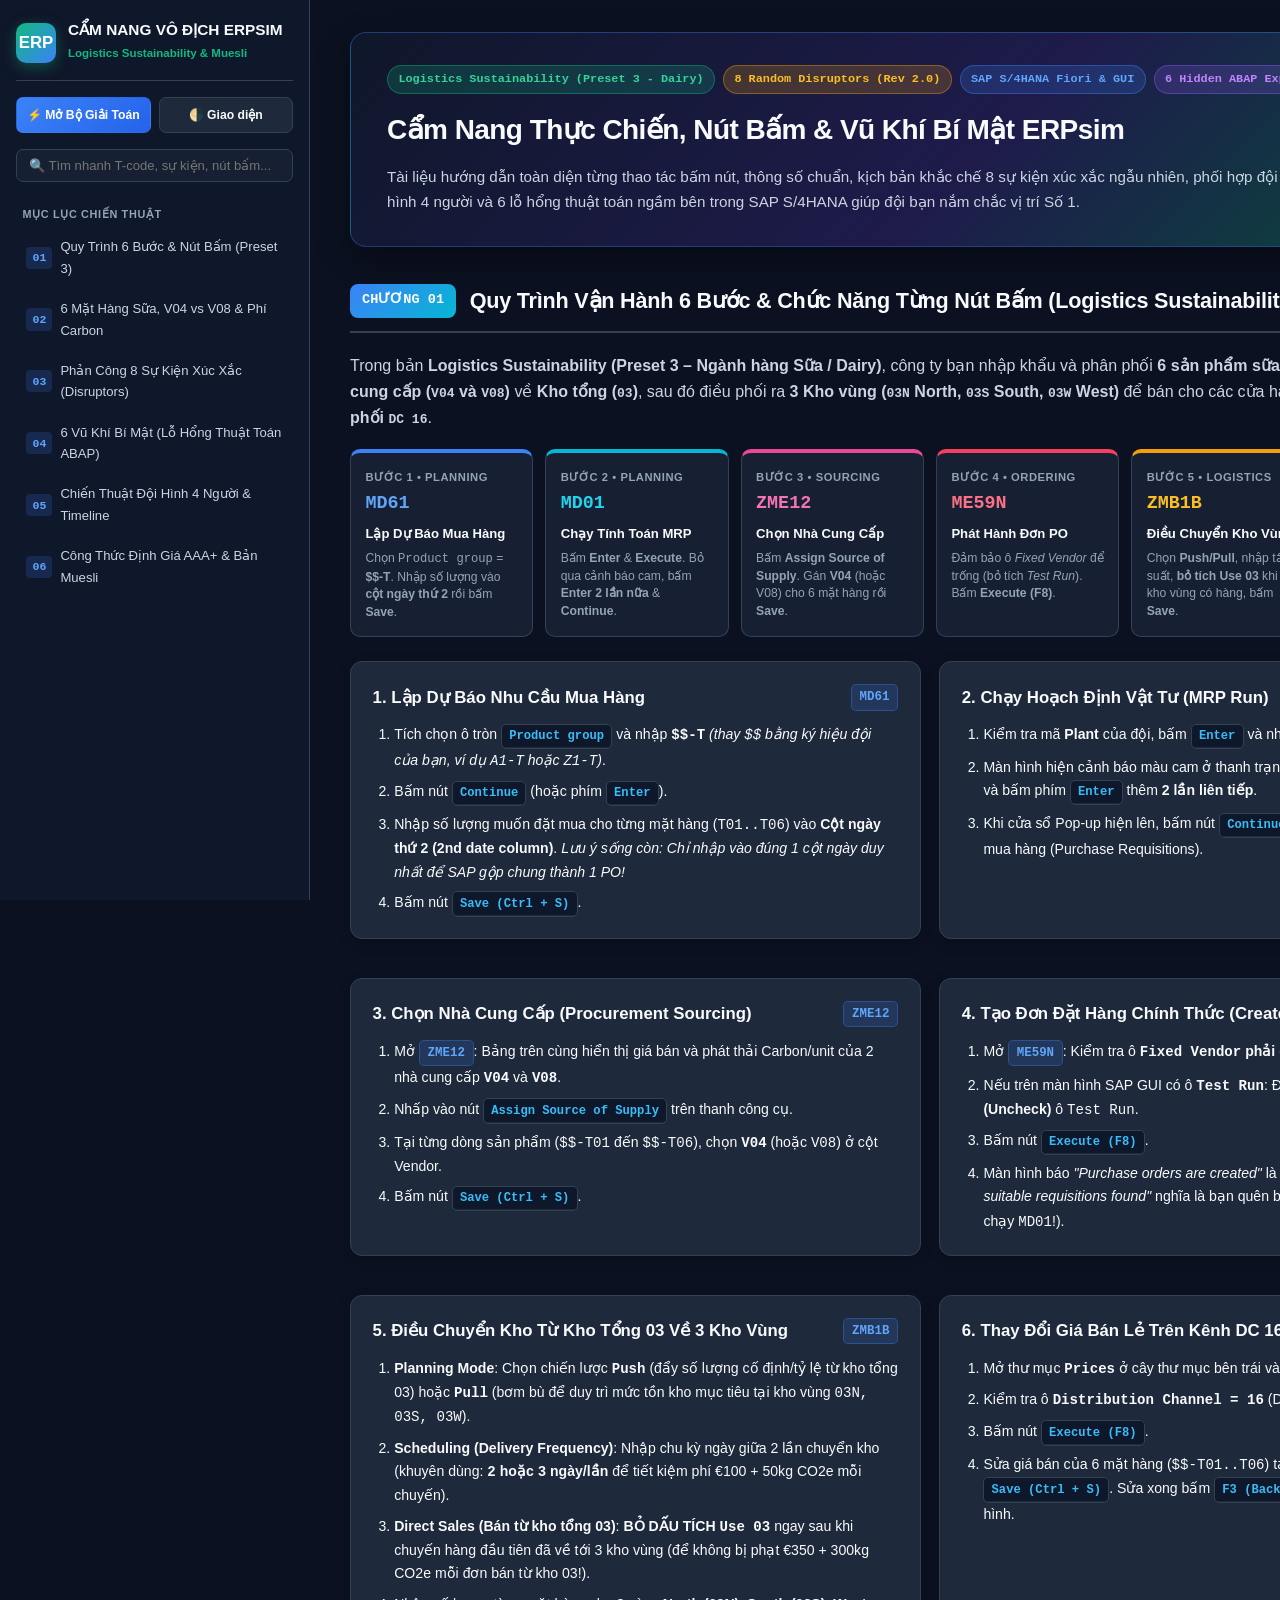
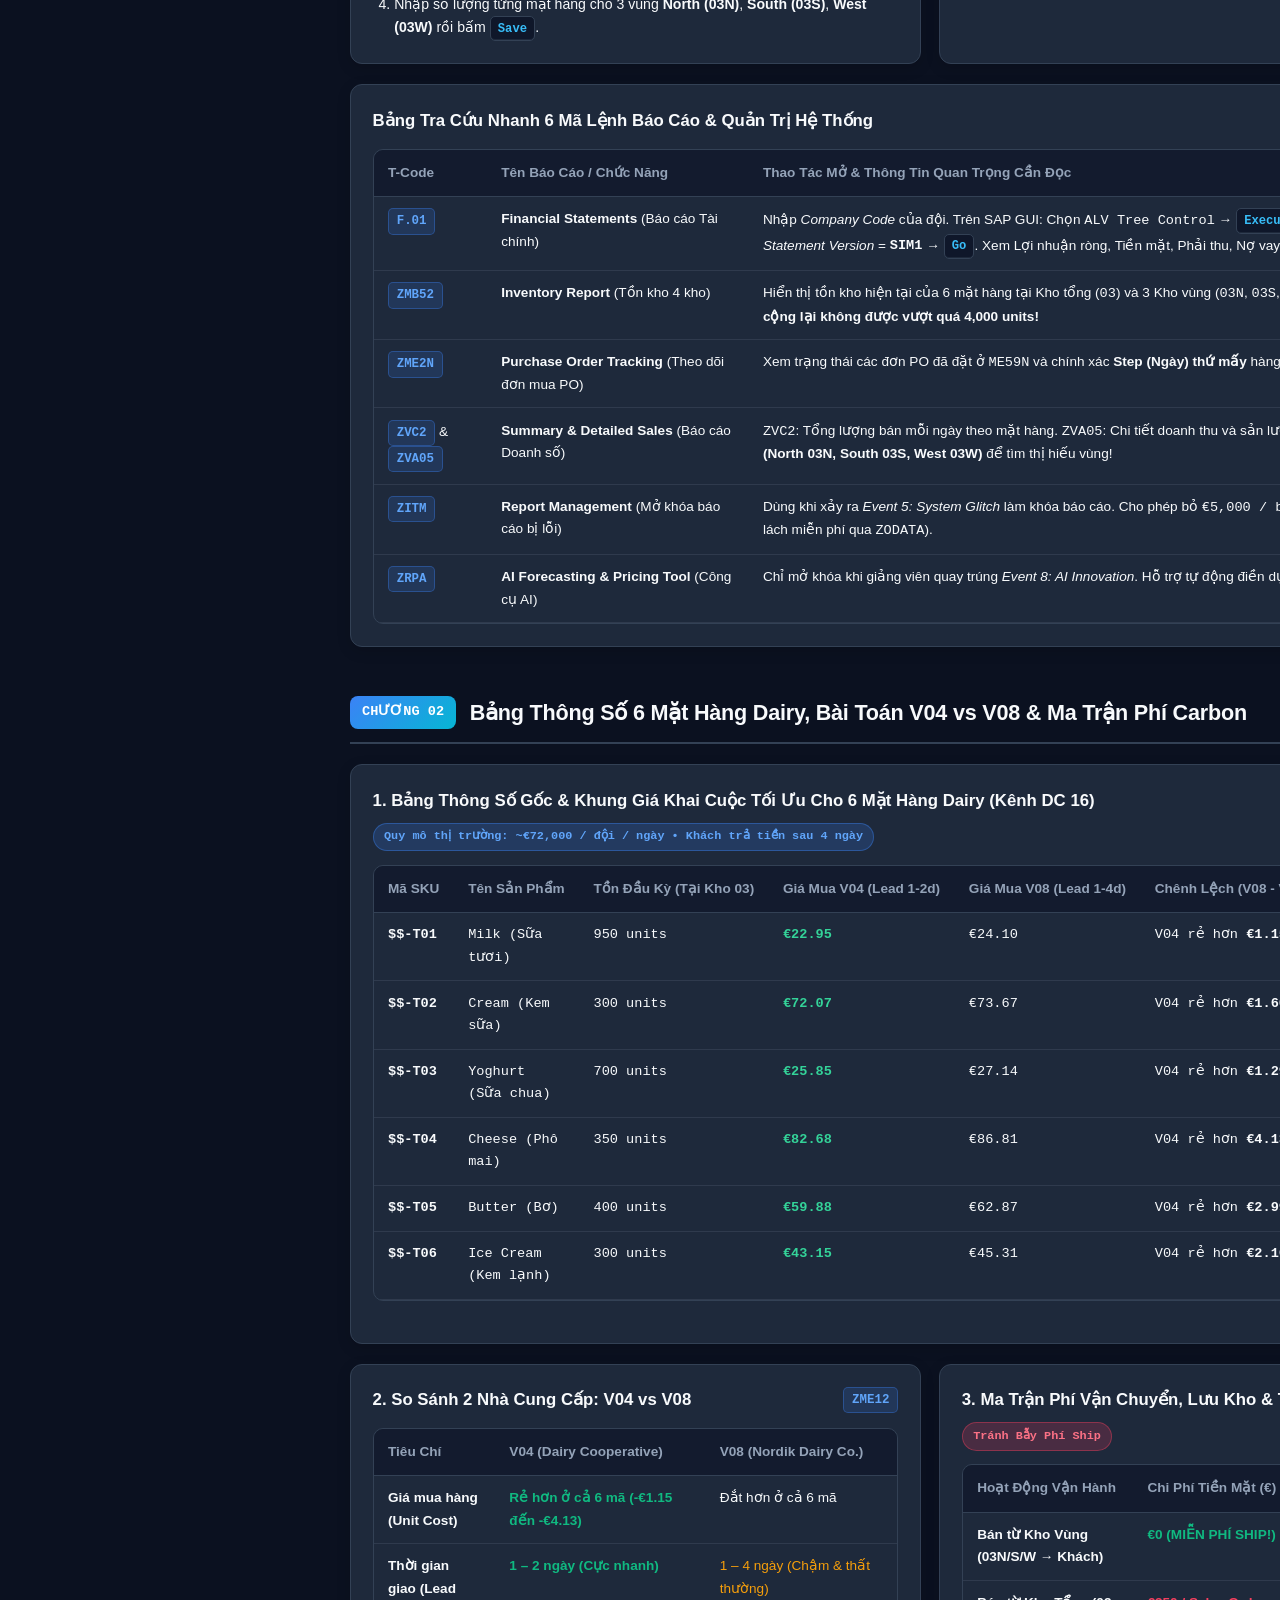
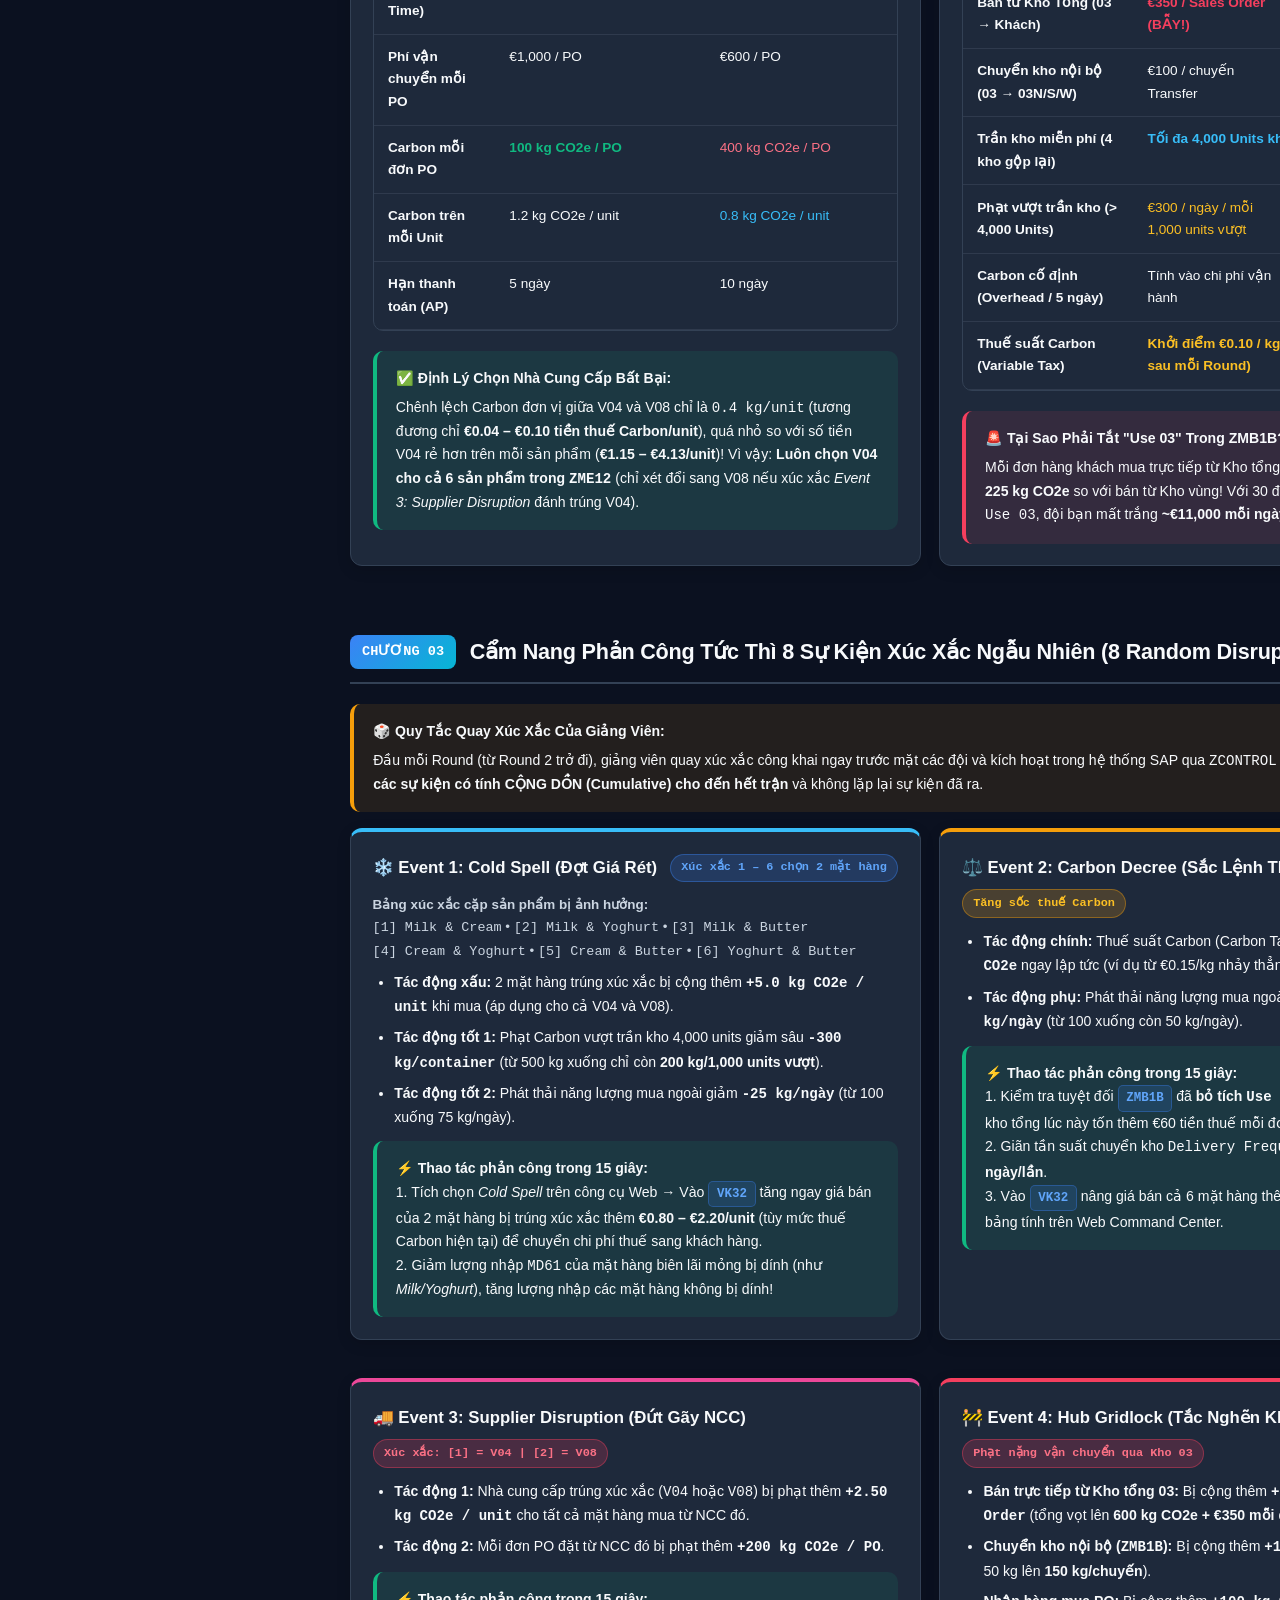
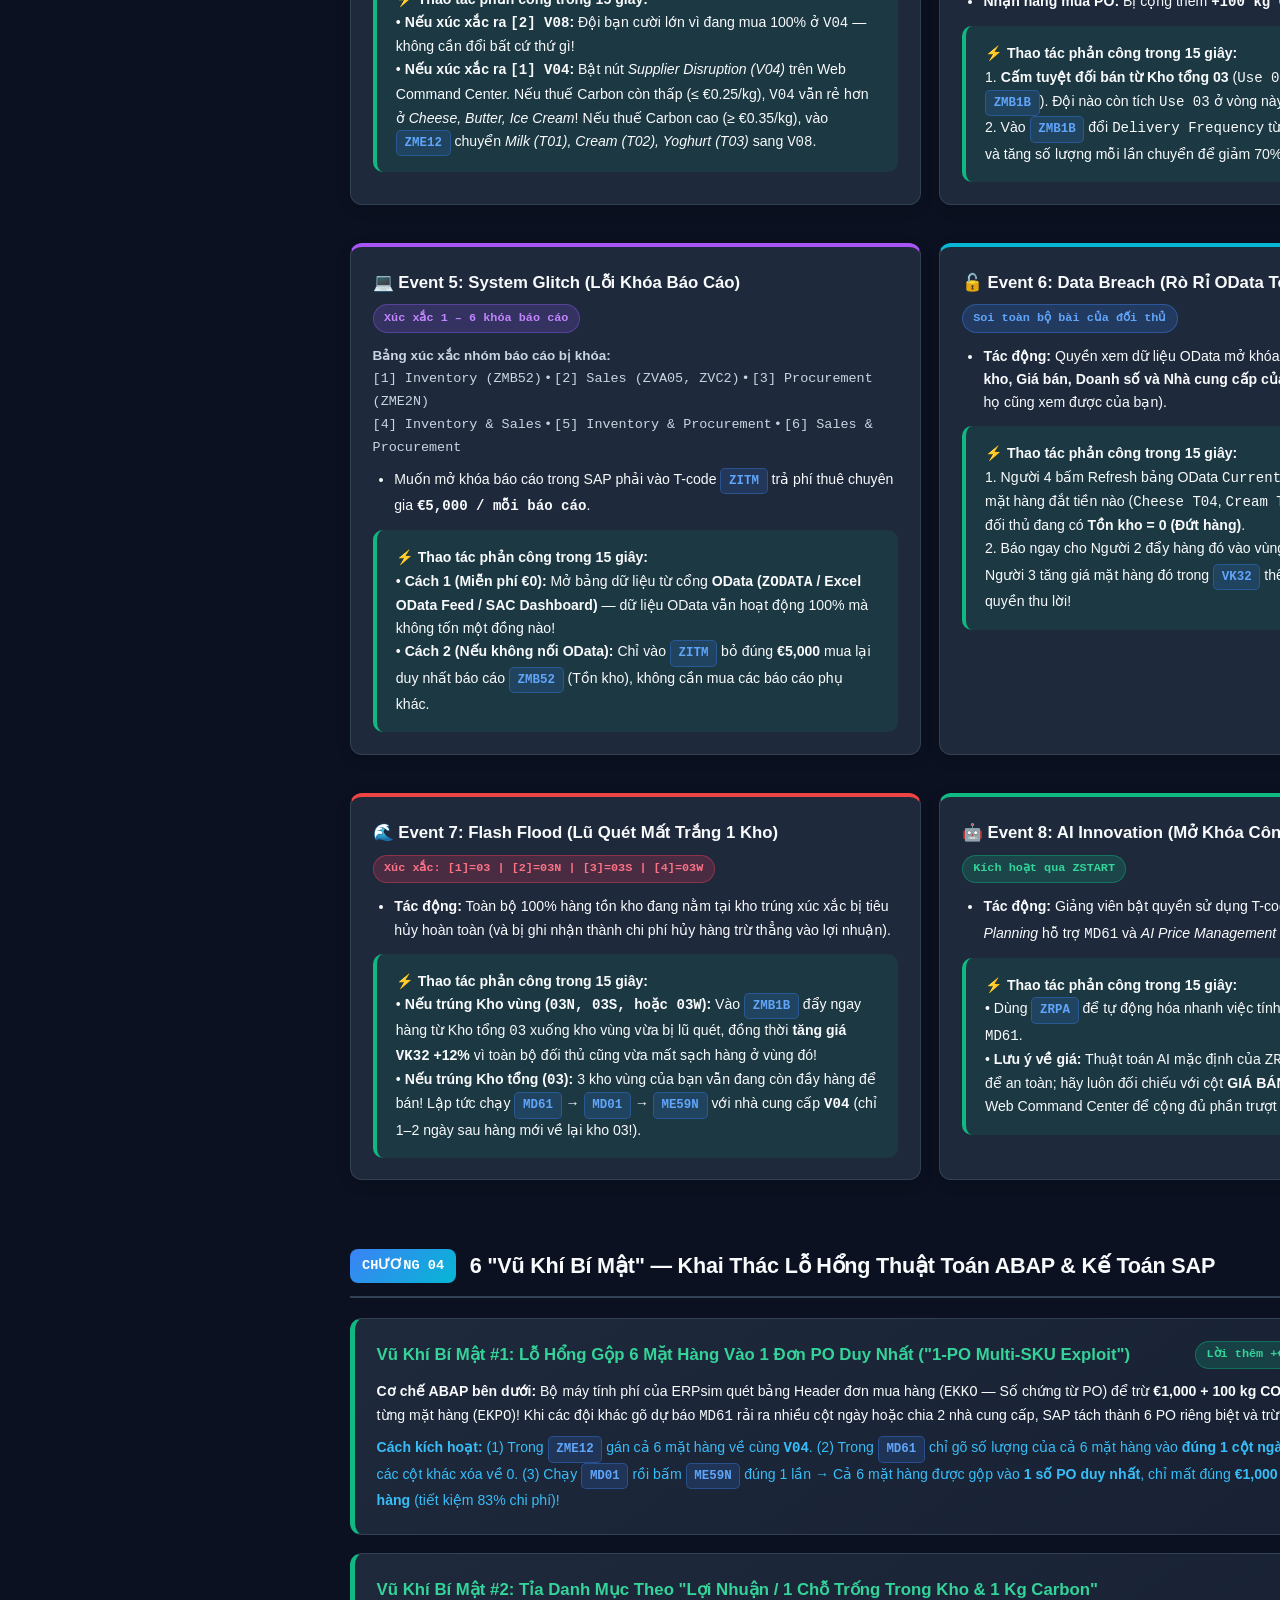
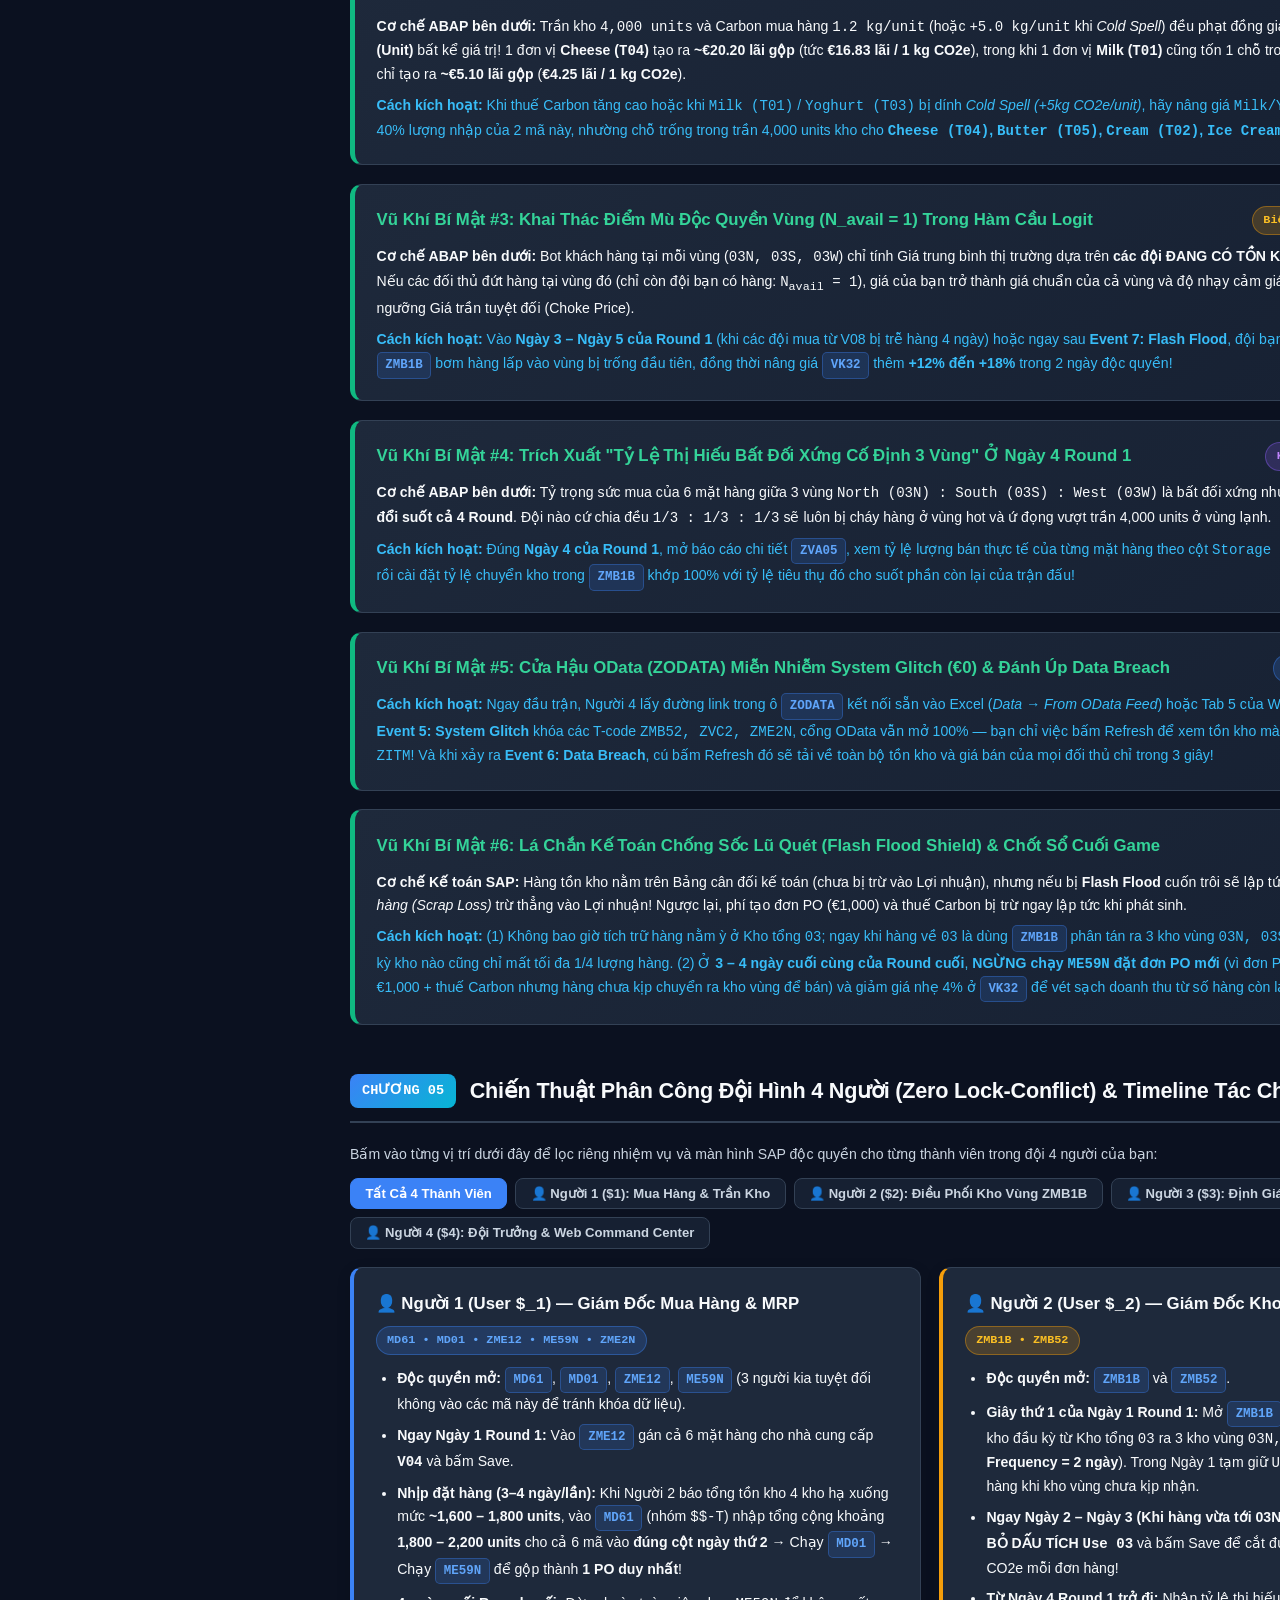
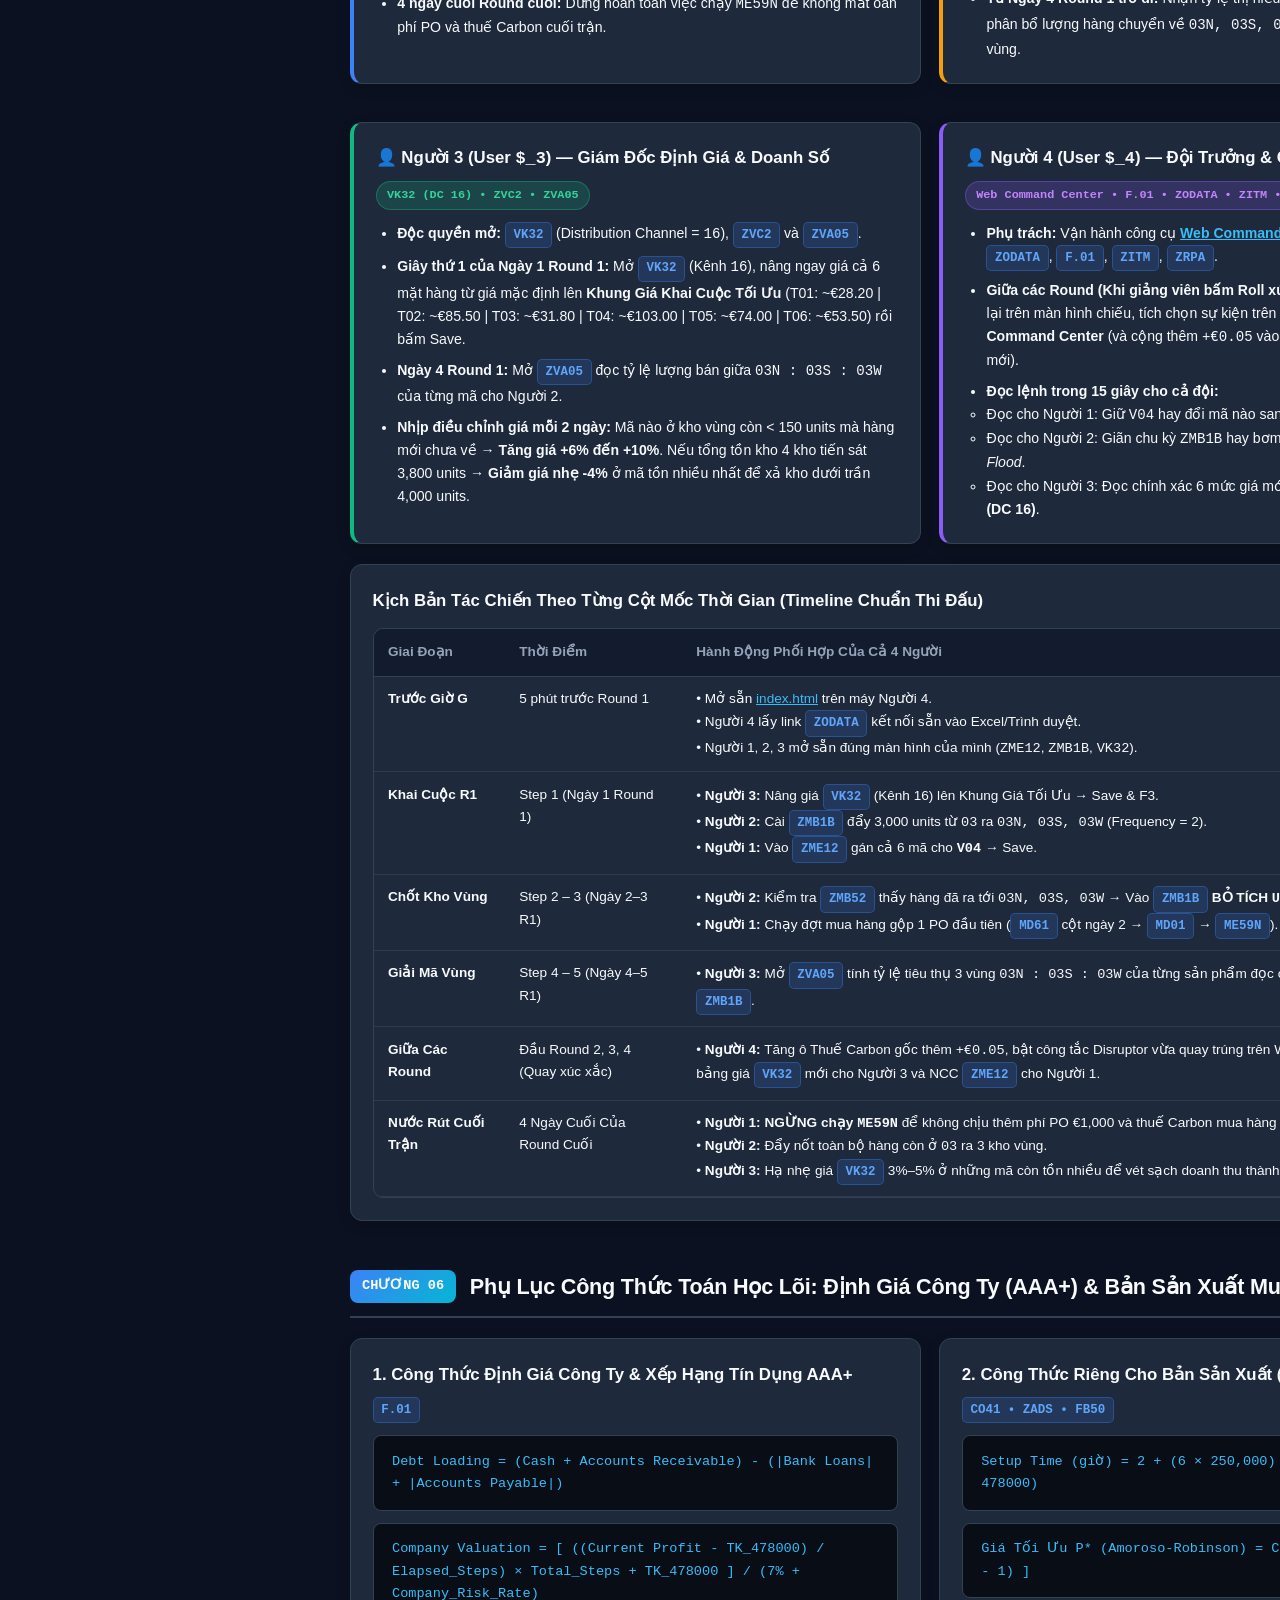
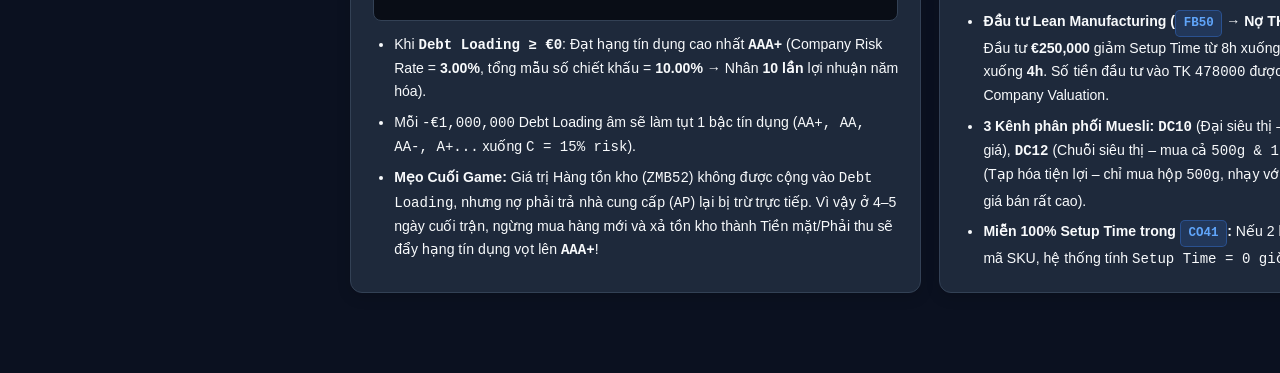
==== commit 69e61d3b: "Fix all LaTeX/spelling artifacts, add full 8-Disruptor switches and safe zero-input logic" ====
--- a/cam_nang_erpsim.html
+++ b/cam_nang_erpsim.html
@@ -1243,7 +1243,7 @@
           <span class="tag-pill amber">Biên lợi nhuận siêu ngạch +25%</span>
         </div>
         <p style="font-size:0.88rem; margin-bottom:0.5rem;">
-          <strong>Cơ chế ABAP bên dưới:</strong> Bot khách hàng tại mỗi vùng (<code>03N, 03S, 03W</code>) chỉ tính Giá trung bình thị trường dựa trên <strong>các đội ĐANG CÓ TỒN KHO &gt; 0 tại đúng kho vùng đó</strong>. Nếu các đối thủ đứt hàng tại vùng đó (chỉ còn đội bạn có hàng: $N_{\text{avail}} = 1$), giá của bạn trở thành giá chuẩn của cả vùng và độ nhạy cảm giá giảm mạnh cho đến tận ngưỡng Giá trần tuyệt đối (Choke Price).
+          <strong>Cơ chế ABAP bên dưới:</strong> Bot khách hàng tại mỗi vùng (<code>03N, 03S, 03W</code>) chỉ tính Giá trung bình thị trường dựa trên <strong>các đội ĐANG CÓ TỒN KHO &gt; 0 tại đúng kho vùng đó</strong>. Nếu các đối thủ đứt hàng tại vùng đó (chỉ còn đội bạn có hàng: <code>N<sub>avail</sub> = 1</code>), giá của bạn trở thành giá chuẩn của cả vùng và độ nhạy cảm giá giảm mạnh cho đến tận ngưỡng Giá trần tuyệt đối (Choke Price).
         </p>
         <p style="font-size:0.88rem; color:#38bdf8;">
           <strong>Cách kích hoạt:</strong> Vào <strong>Ngày 3 – Ngày 5 của Round 1</strong> (khi các đội mua từ V08 bị trễ hàng 4 ngày) hoặc ngay sau <strong>Event 7: Flash Flood</strong>, đội bạn dùng <code>V04</code> (giao 1–2 ngày) và <span class="tcode">ZMB1B</span> bơm hàng lấp vào vùng bị trống đầu tiên, đồng thời nâng giá <span class="tcode">VK32</span> thêm <strong>+12% đến +18%</strong> trong 2 ngày độc quyền!
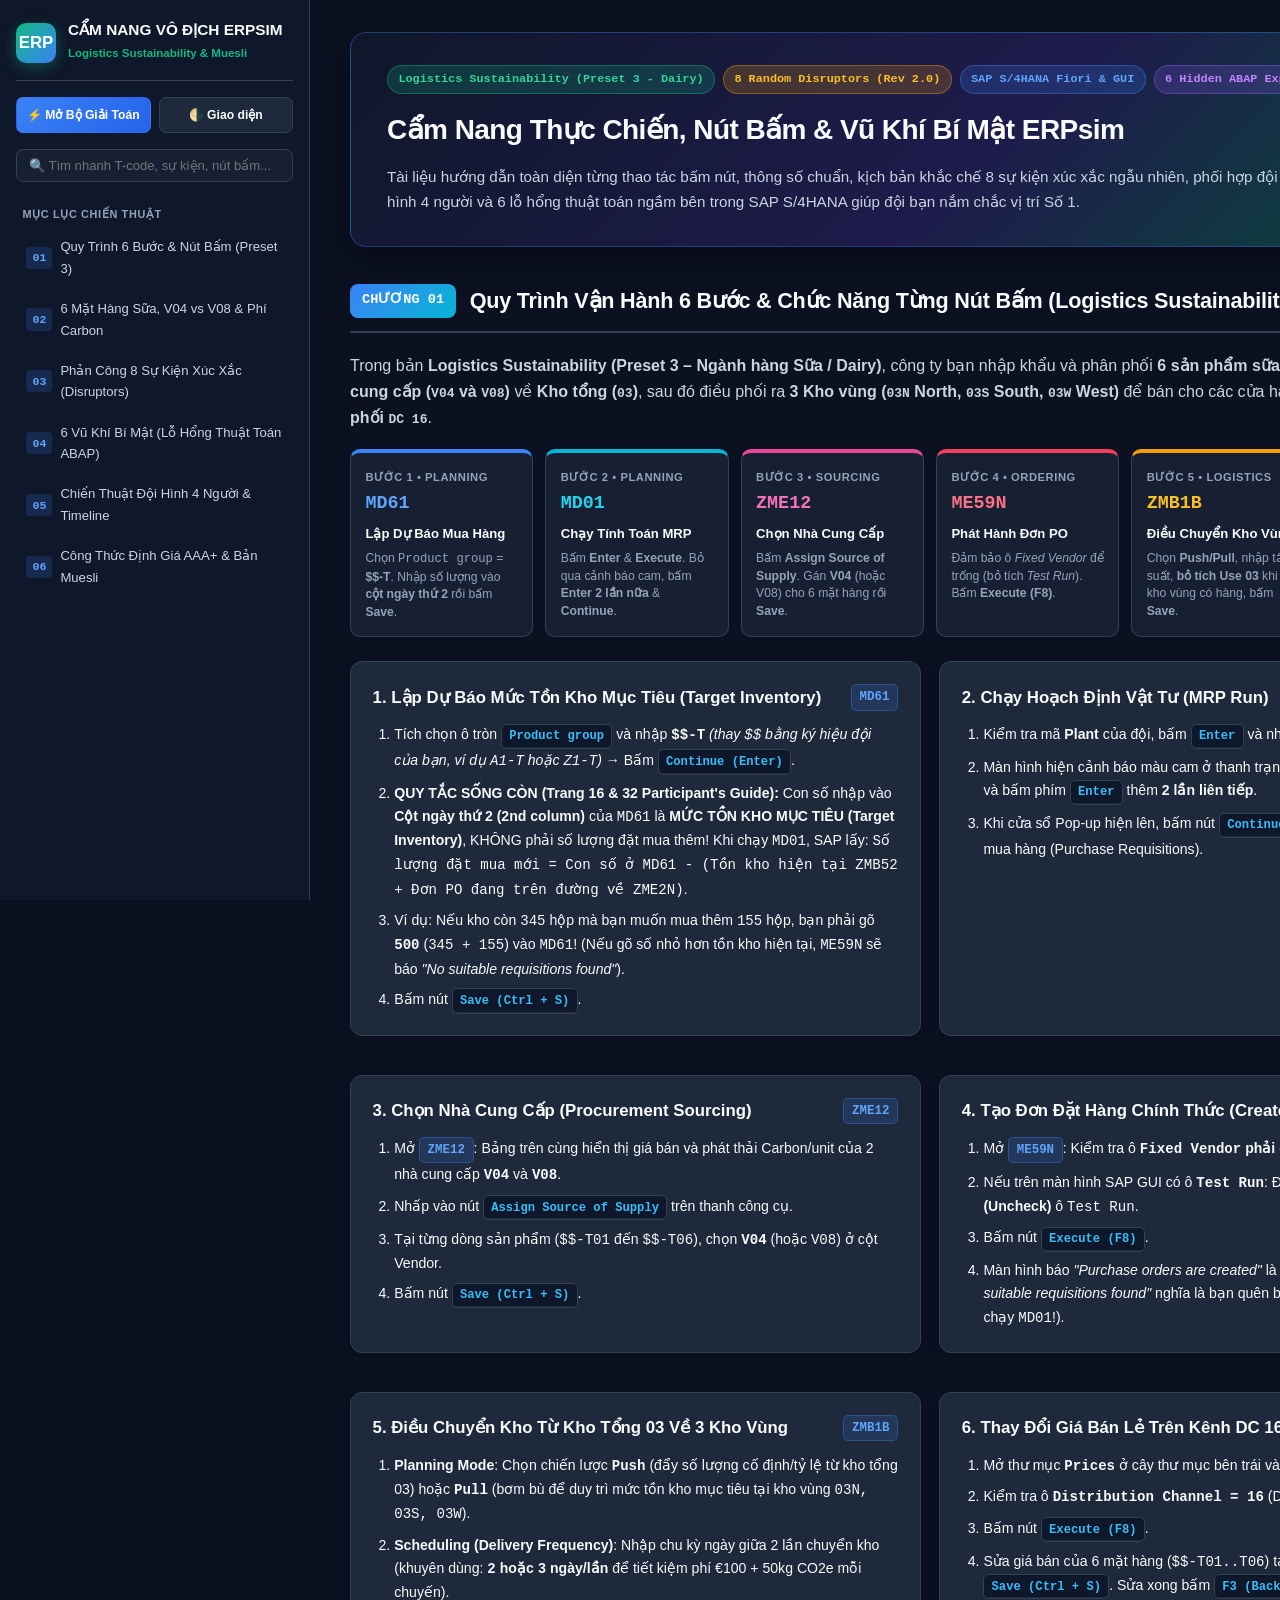
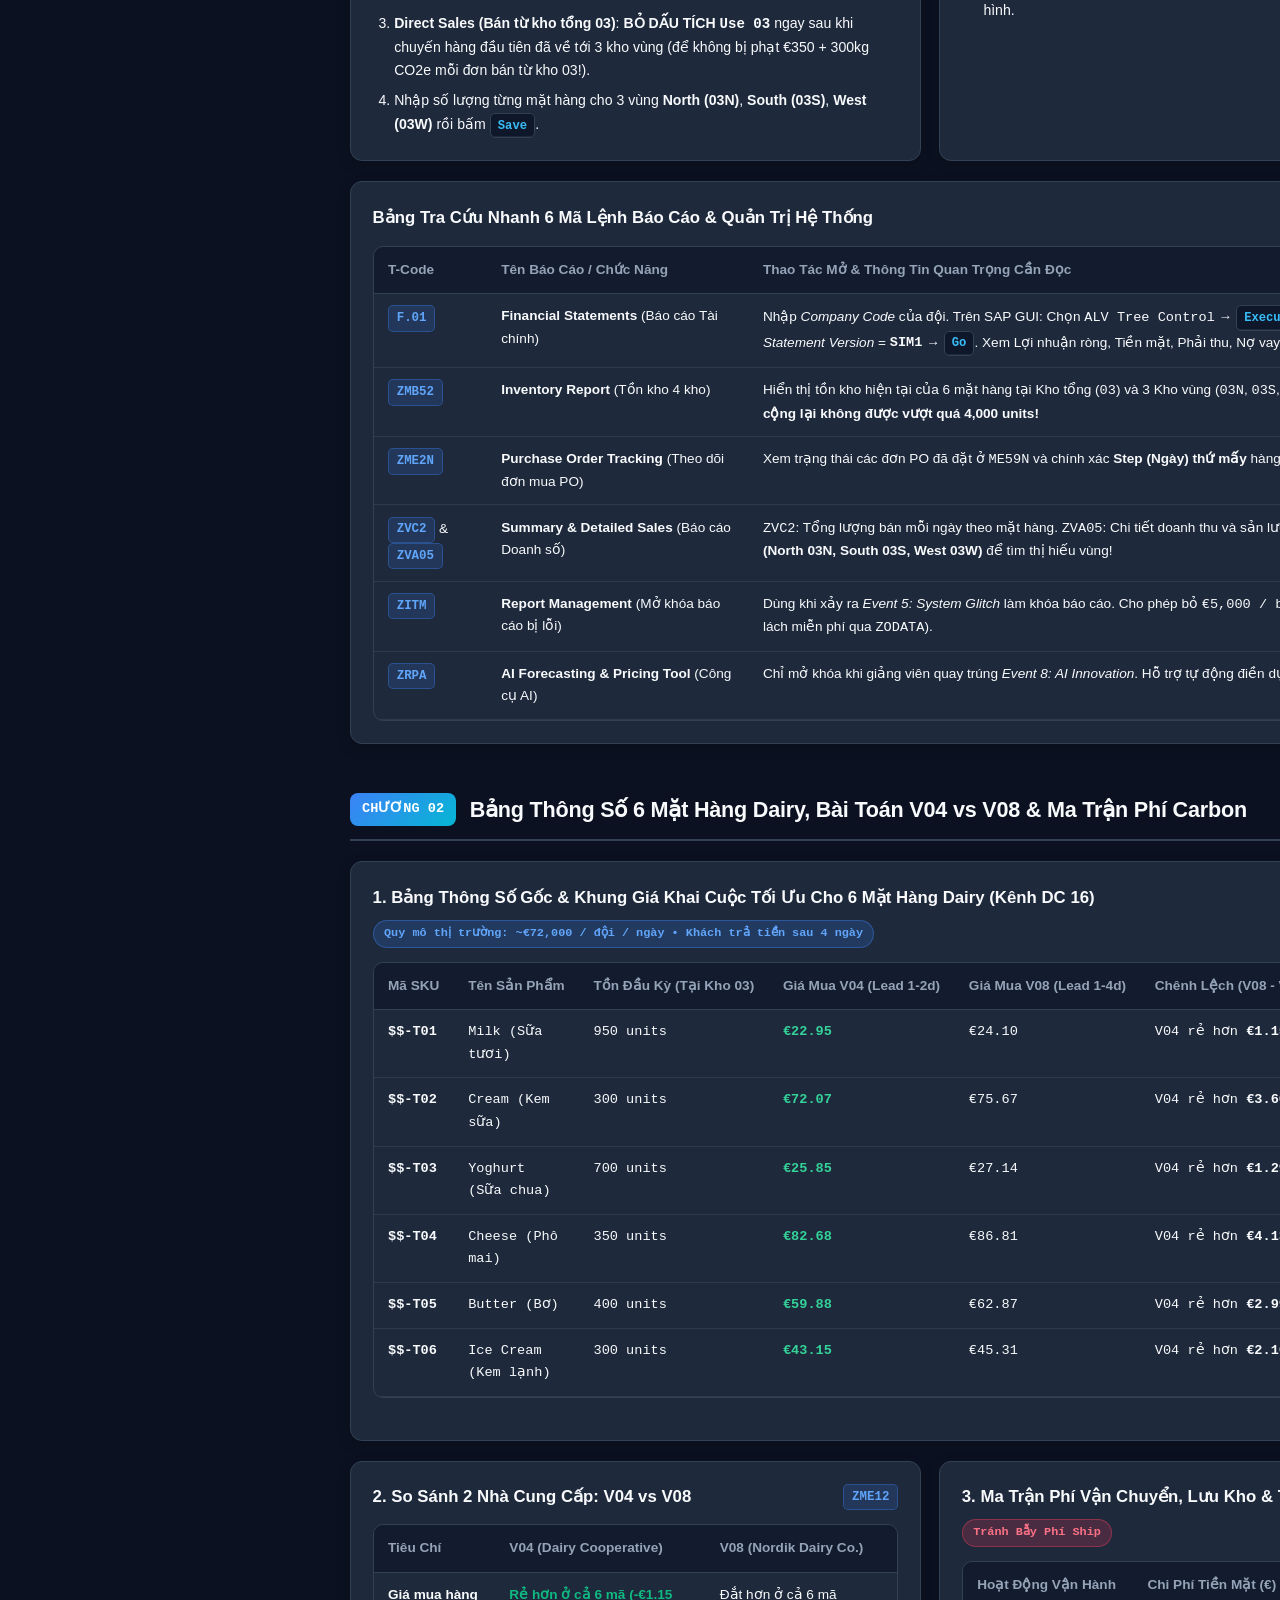
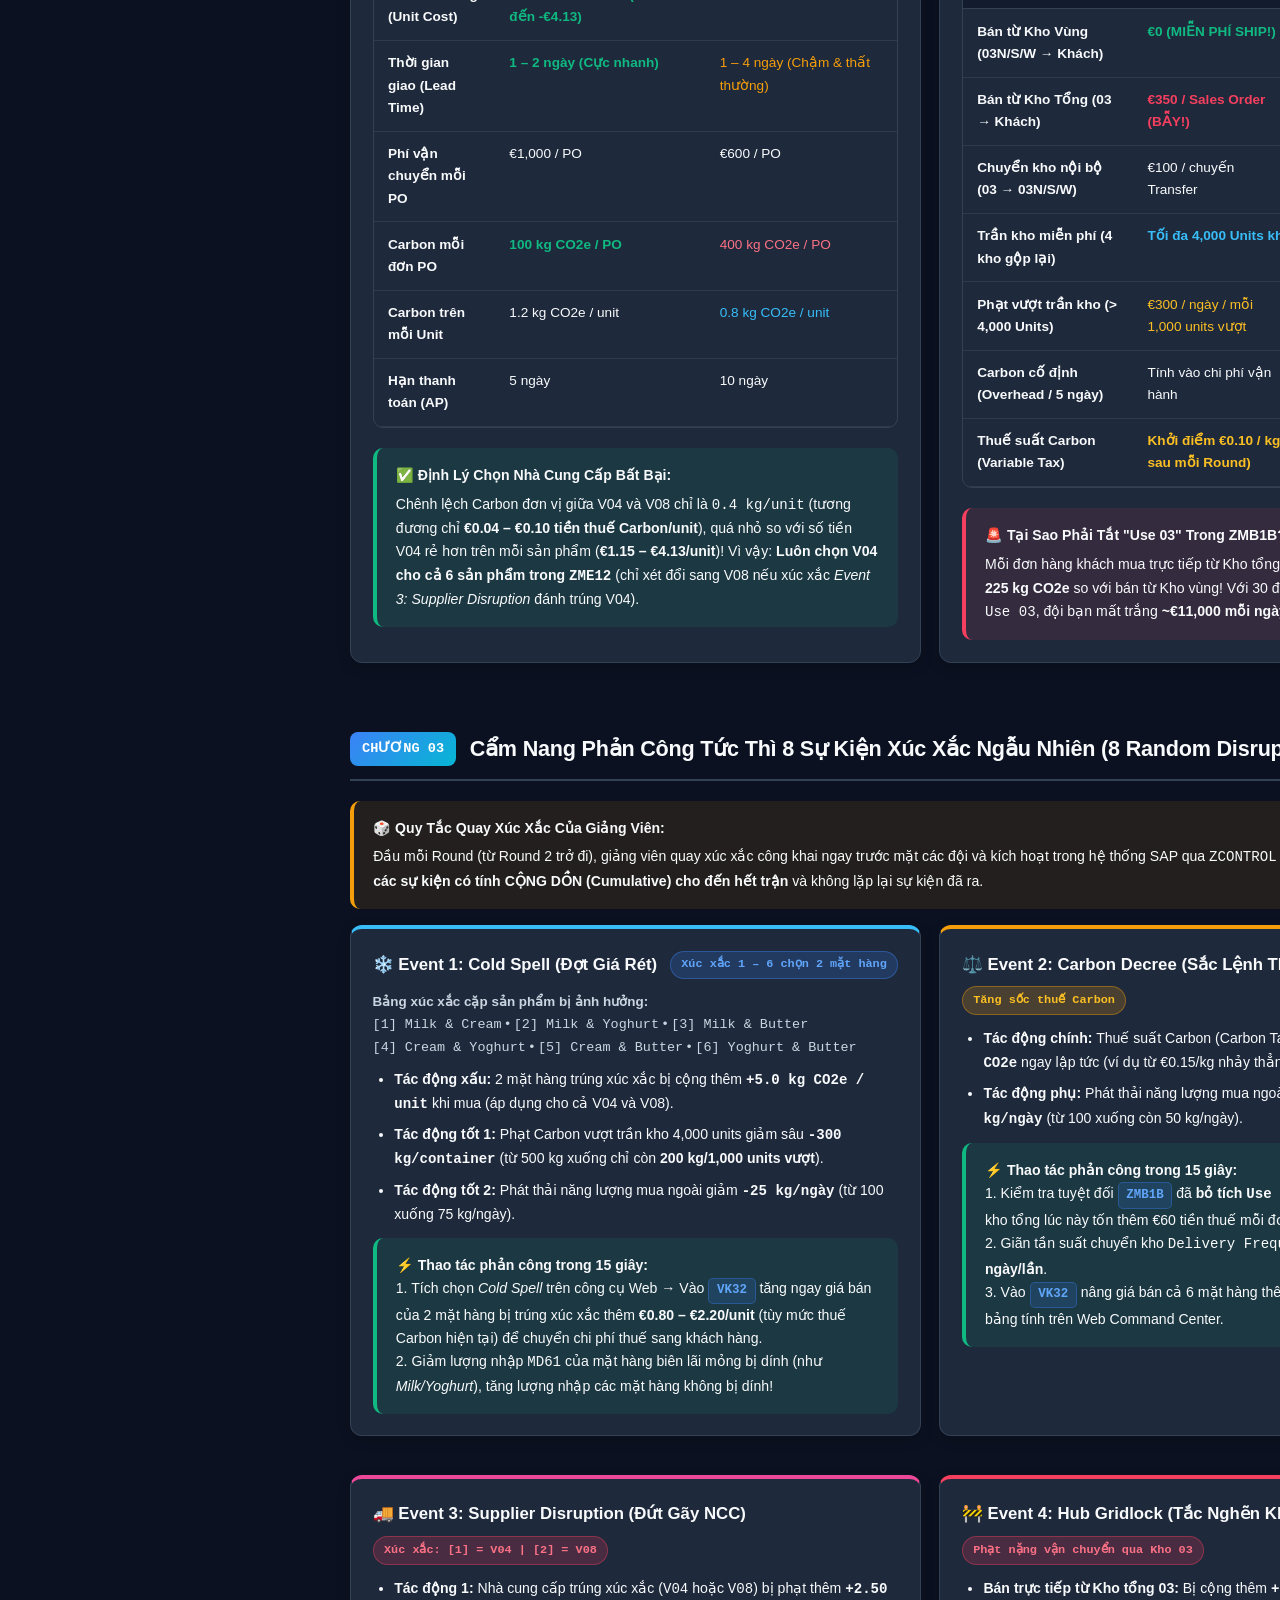
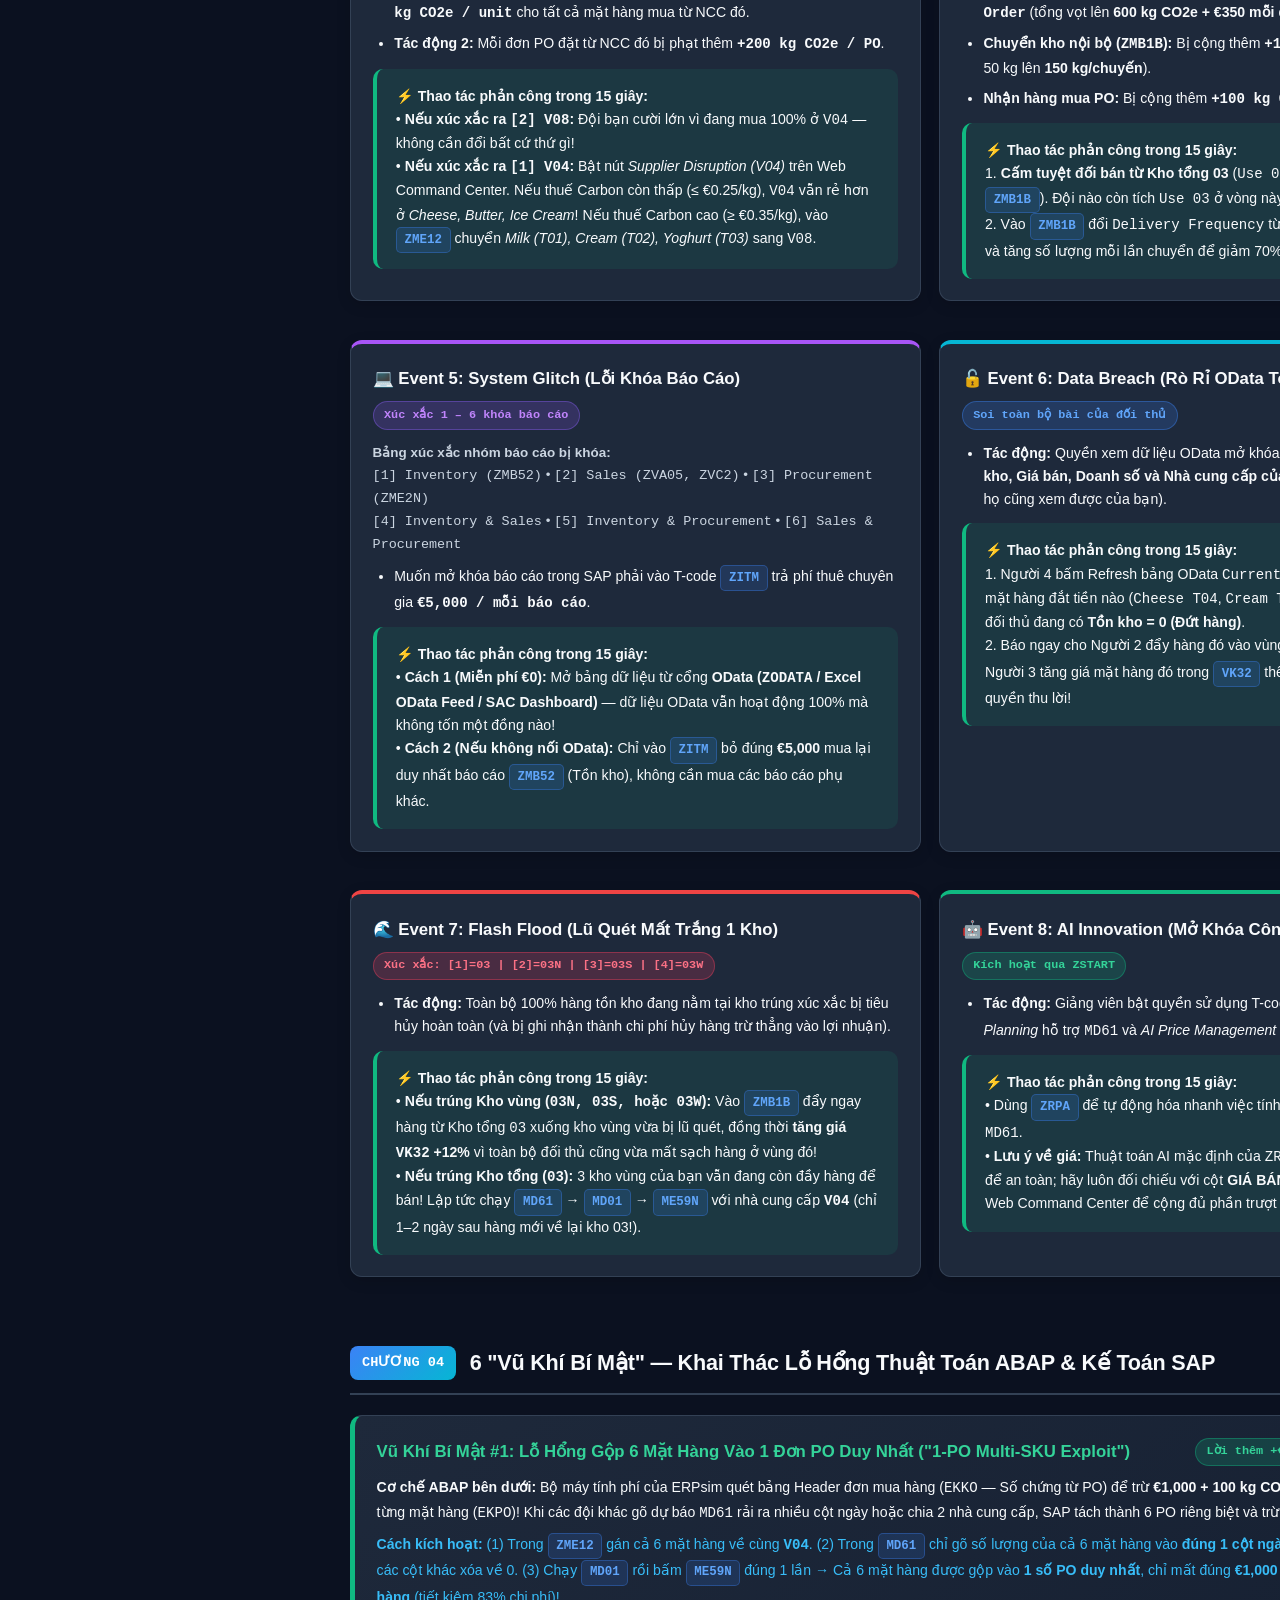
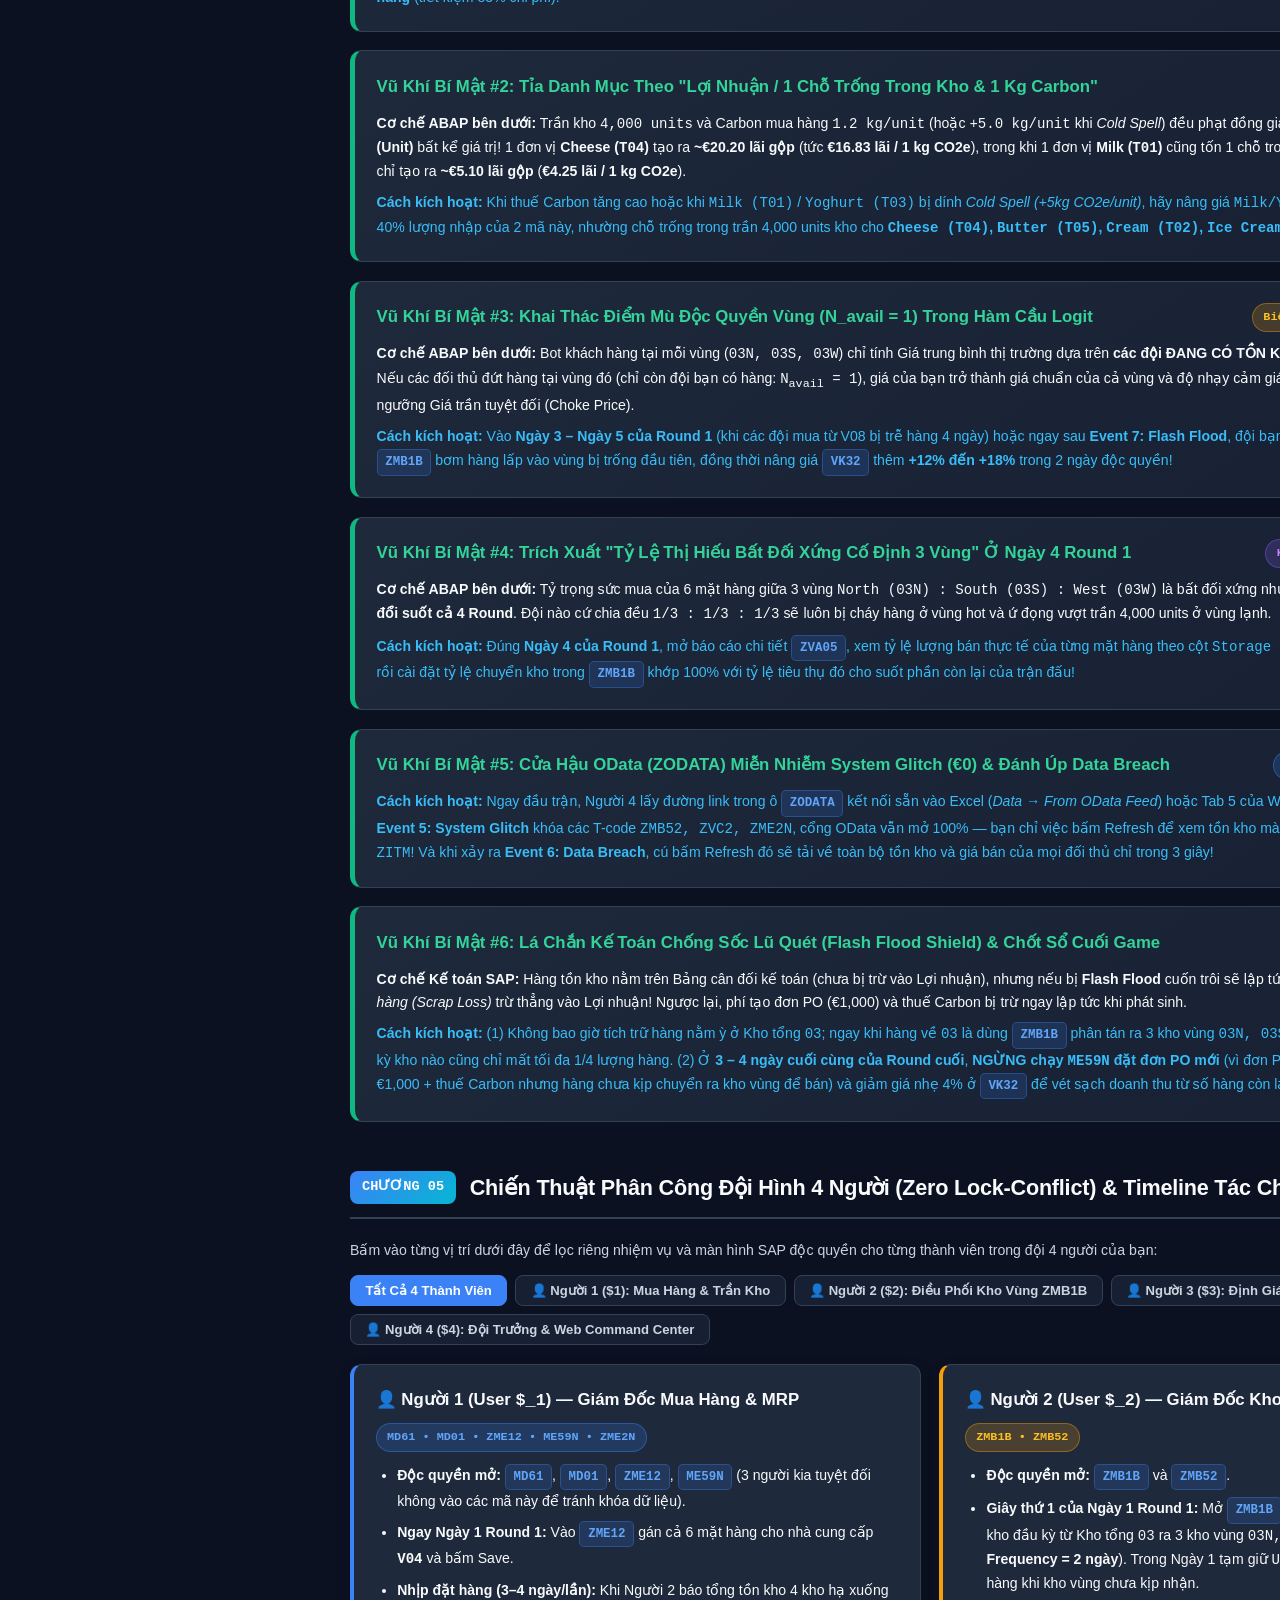
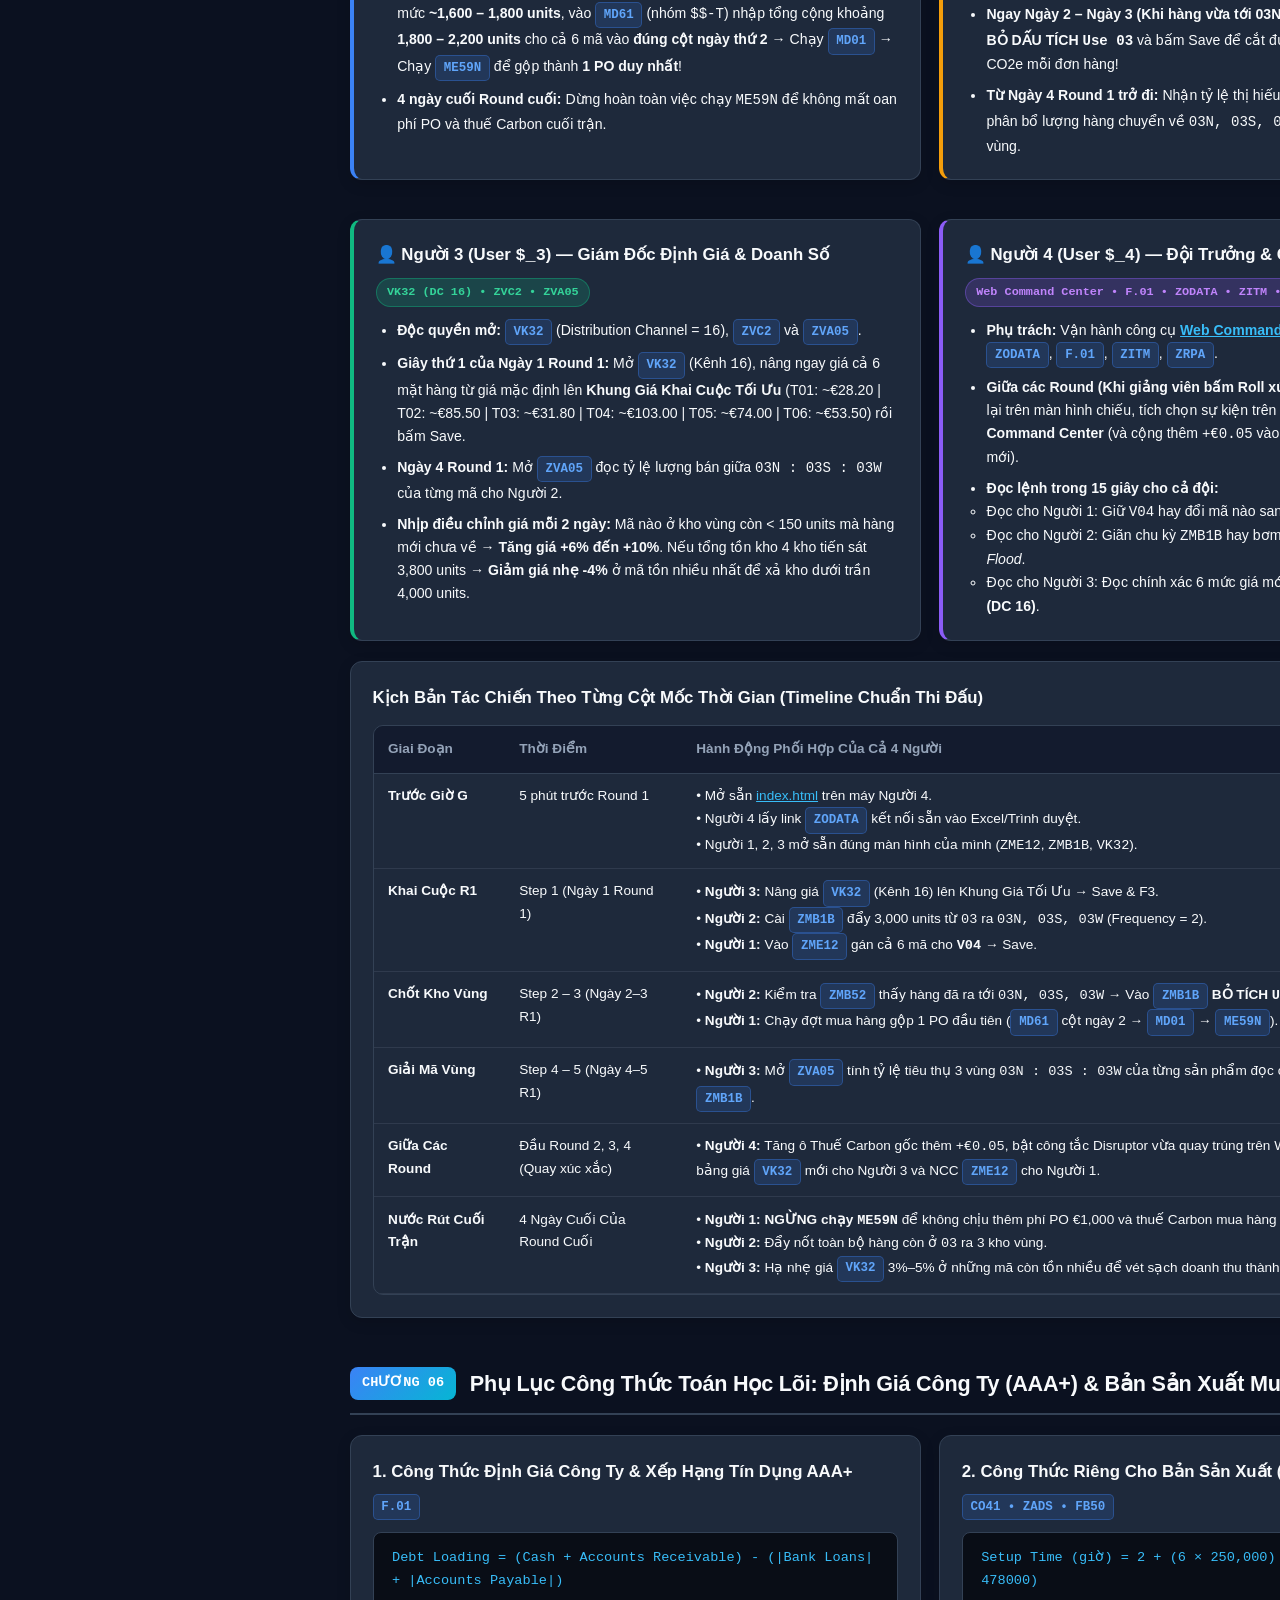
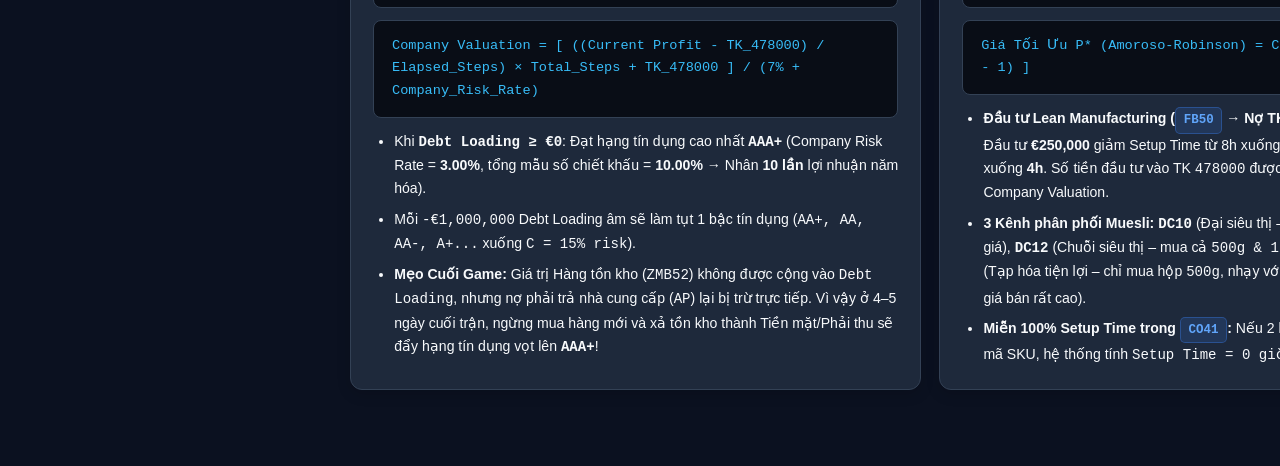
==== commit b5e5874b: "Add Preset 1/2/3 switcher, MD61 Target Inventory calculator, ZVA05 regional allocator, and Cream exa" ====
--- a/cam_nang_erpsim.html
+++ b/cam_nang_erpsim.html
@@ -687,13 +687,13 @@
       <div class="grid-2">
         <div class="card">
           <div class="card-title">
-            <span>1. Lập Dự Báo Nhu Cầu Mua Hàng</span>
+            <span>1. Lập Dự Báo Mức Tồn Kho Mục Tiêu (Target Inventory)</span>
             <span class="tcode">MD61</span>
           </div>
           <ol class="step-list">
-            <li>Tích chọn ô tròn <span class="kbd-btn">Product group</span> và nhập <strong><code>$$-T</code></strong> <em>(thay <code>$$</code> bằng ký hiệu đội của bạn, ví dụ <code>A1-T</code> hoặc <code>Z1-T</code>)</em>.</li>
-            <li>Bấm nút <span class="kbd-btn">Continue</span> (hoặc phím <span class="kbd-btn">Enter</span>).</li>
-            <li>Nhập số lượng muốn đặt mua cho từng mặt hàng (<code>T01..T06</code>) vào <strong>Cột ngày thứ 2 (2nd date column)</strong>. <em>Lưu ý sống còn: Chỉ nhập vào đúng 1 cột ngày duy nhất để SAP gộp chung thành 1 PO!</em></li>
+            <li>Tích chọn ô tròn <span class="kbd-btn">Product group</span> và nhập <strong><code>$$-T</code></strong> <em>(thay <code>$$</code> bằng ký hiệu đội của bạn, ví dụ <code>A1-T</code> hoặc <code>Z1-T</code>)</em> &rarr; Bấm <span class="kbd-btn">Continue (Enter)</span>.</li>
+            <li><strong>QUY TẮC SỐNG CÒN (Trang 16 &amp; 32 Participant's Guide):</strong> Con số nhập vào <strong>Cột ngày thứ 2 (2nd column)</strong> của <code>MD61</code> là <strong>MỨC TỒN KHO MỤC TIÊU (Target Inventory)</strong>, KHÔNG phải số lượng đặt mua thêm! Khi chạy <code>MD01</code>, SAP lấy: <code>Số lượng đặt mua mới = Con số ở MD61 - (Tồn kho hiện tại ZMB52 + Đơn PO đang trên đường về ZME2N)</code>.</li>
+            <li>Ví dụ: Nếu kho còn <code>345</code> hộp mà bạn muốn mua thêm <code>155</code> hộp, bạn phải gõ <strong><code>500</code></strong> (<code>345 + 155</code>) vào <code>MD61</code>! (Nếu gõ số nhỏ hơn tồn kho hiện tại, <code>ME59N</code> sẽ báo <em>"No suitable requisitions found"</em>).</li>
             <li>Bấm nút <span class="kbd-btn">Save (Ctrl + S)</span>.</li>
           </ol>
         </div>
@@ -863,12 +863,12 @@
                 <td>Cream (Kem sữa)</td>
                 <td>300 units</td>
                 <td style="color:#34d399;font-weight:700;">€72.07</td>
-                <td>€73.67</td>
-                <td>V04 rẻ hơn <strong>€1.60</strong></td>
-                <td>€75.78</td>
-                <td style="background:rgba(16,185,129,0.15);color:#10b981;font-weight:800;">€84.50 – €86.50</td>
-                <td>~€13.20</td>
-                <td style="color:#38bdf8;font-weight:700;">€11.00 / kg CO2e (Cao #3)</td>
+                <td>€75.67</td>
+                <td>V04 rẻ hơn <strong>€3.60</strong></td>
+                <td>€79.78</td>
+                <td style="background:rgba(16,185,129,0.15);color:#10b981;font-weight:800;">€86.50 – €89.50</td>
+                <td>~€15.50</td>
+                <td style="color:#38bdf8;font-weight:700;">€12.92 / kg CO2e (Cao #2)</td>
               </tr>
               <tr>
                 <td><strong>$$-T03</strong></td>
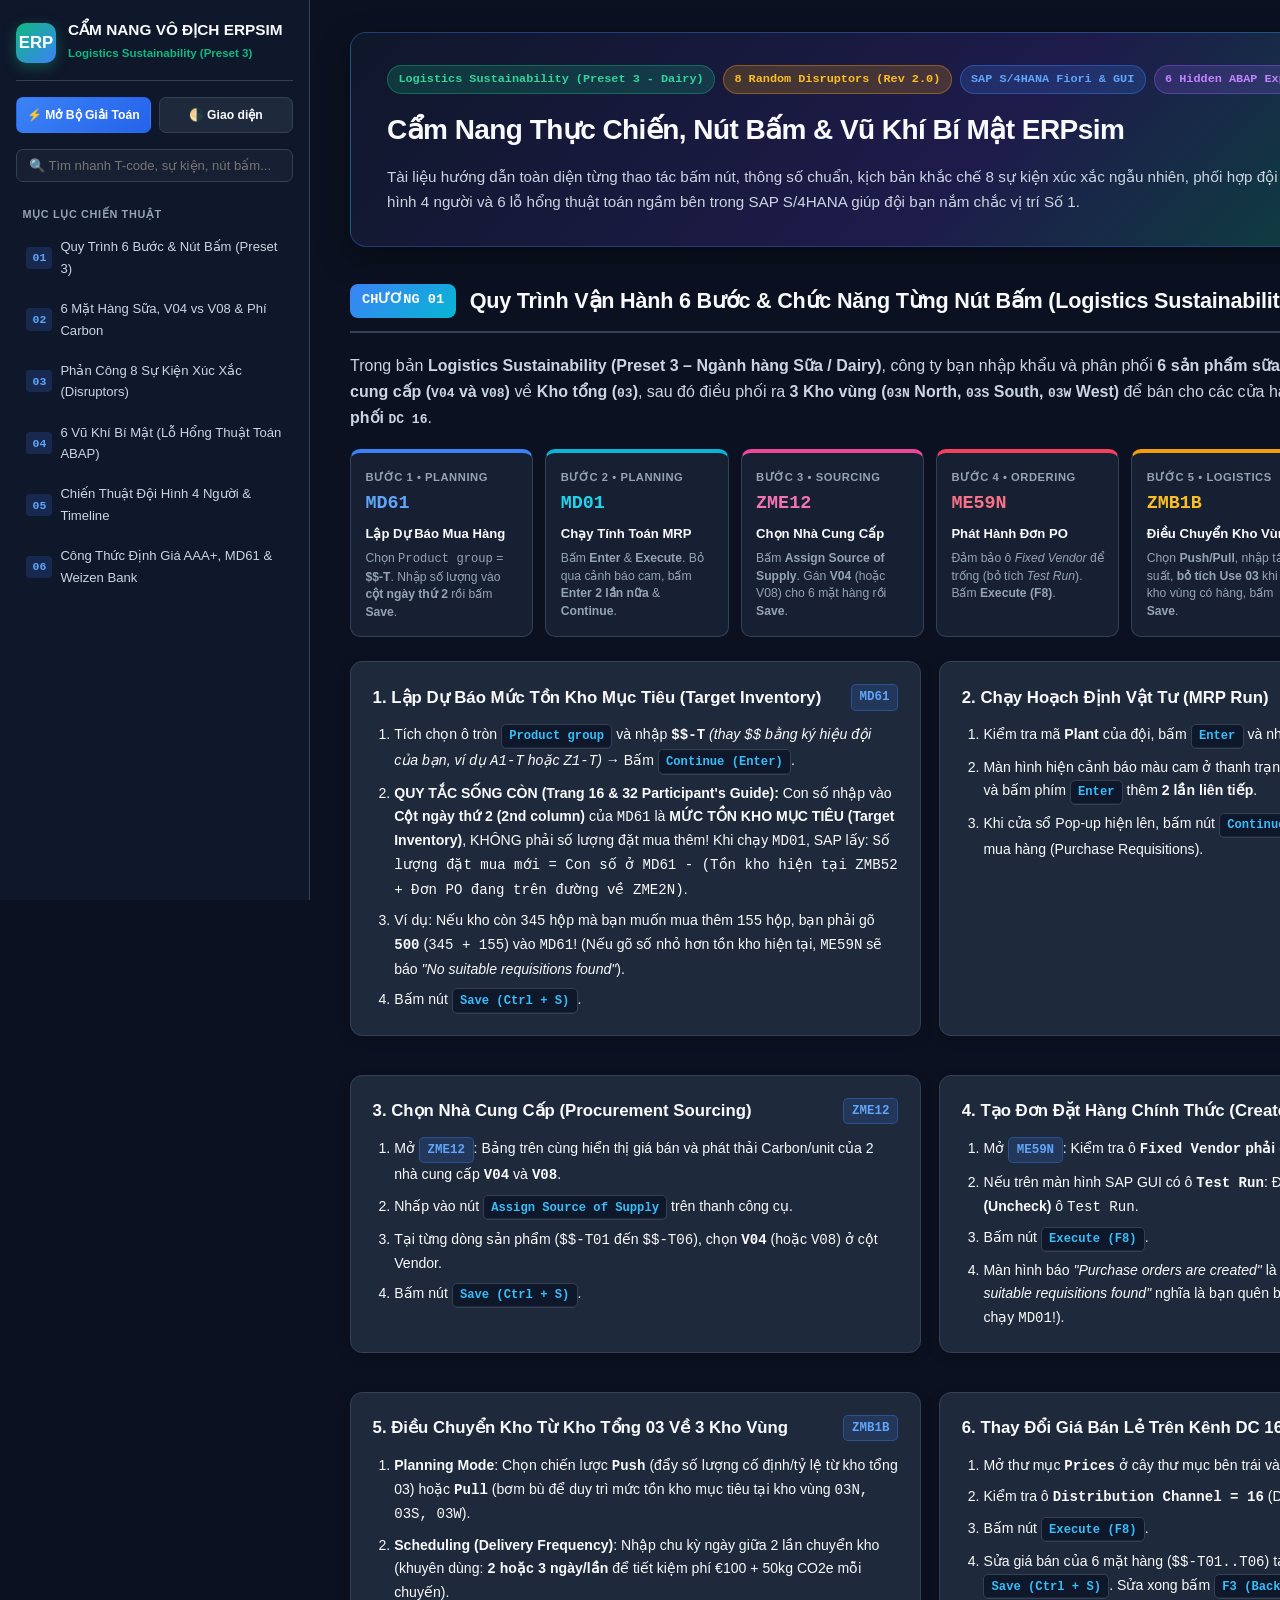
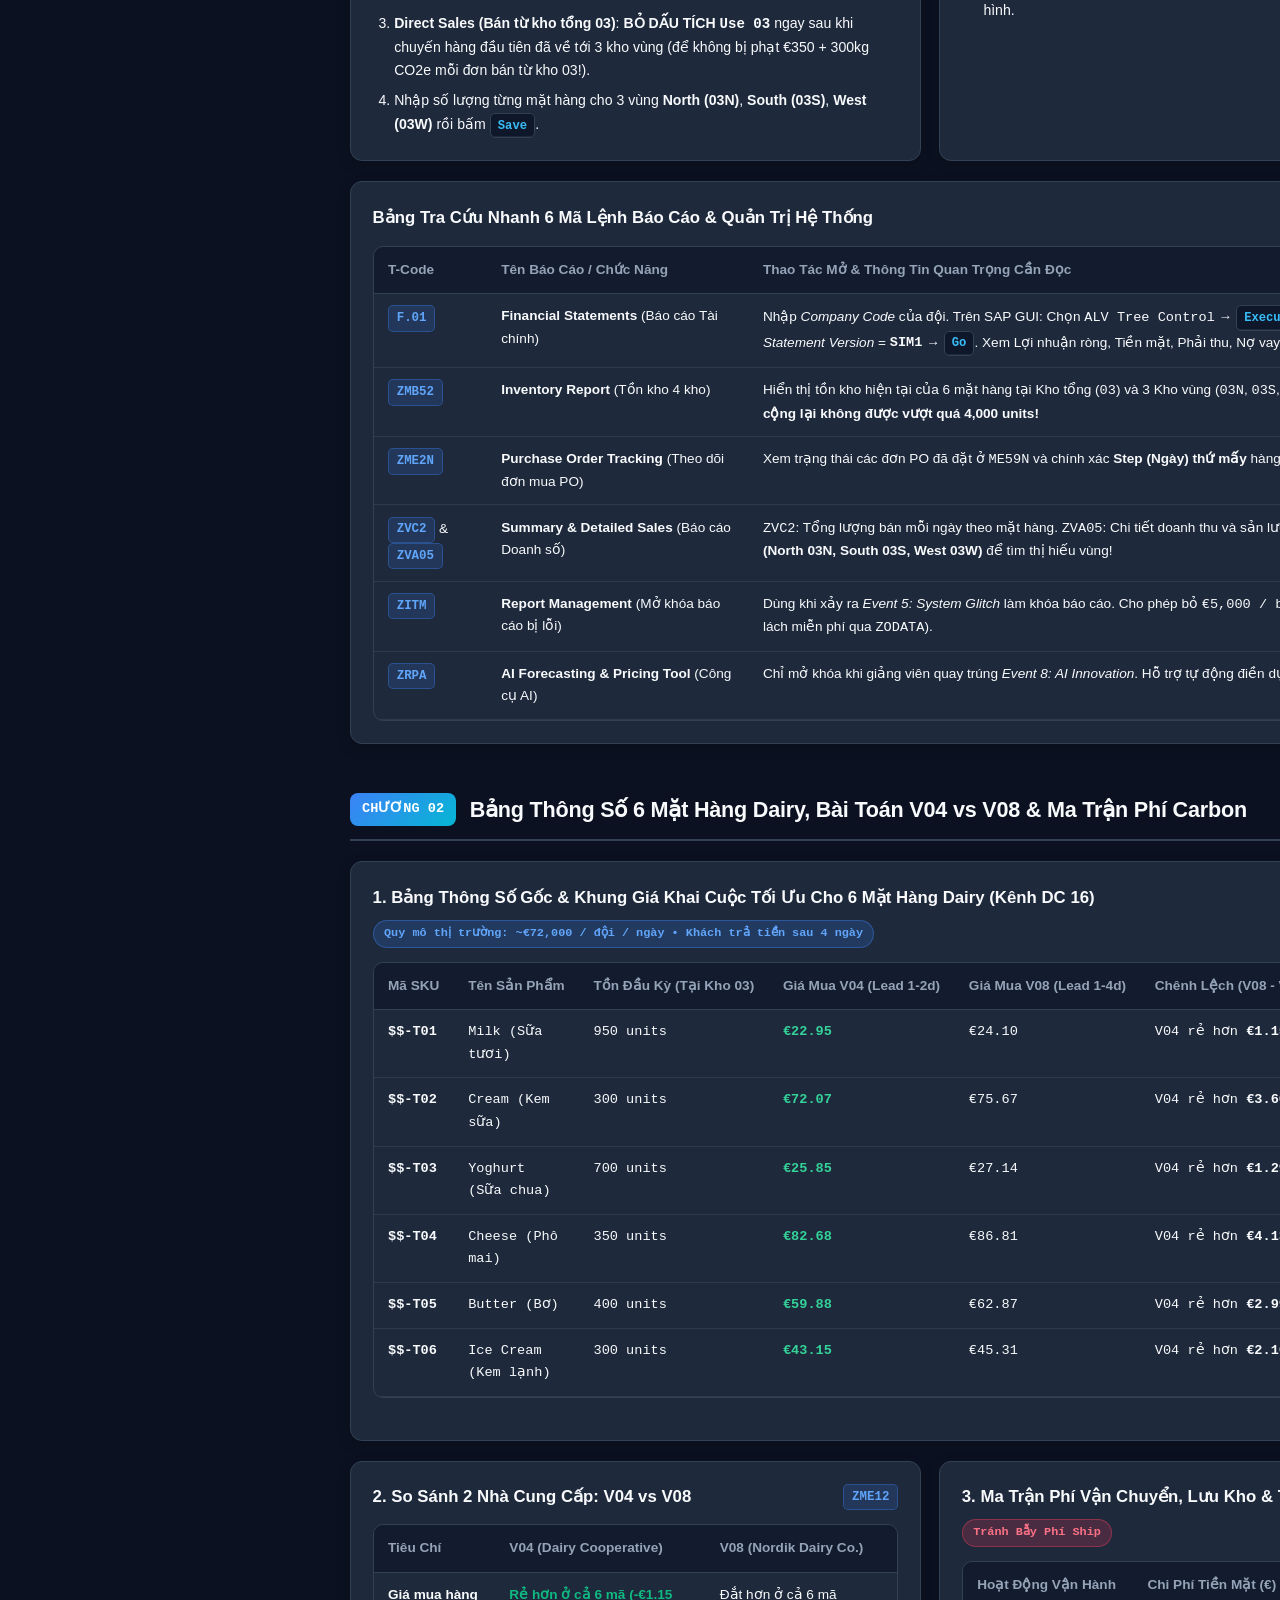
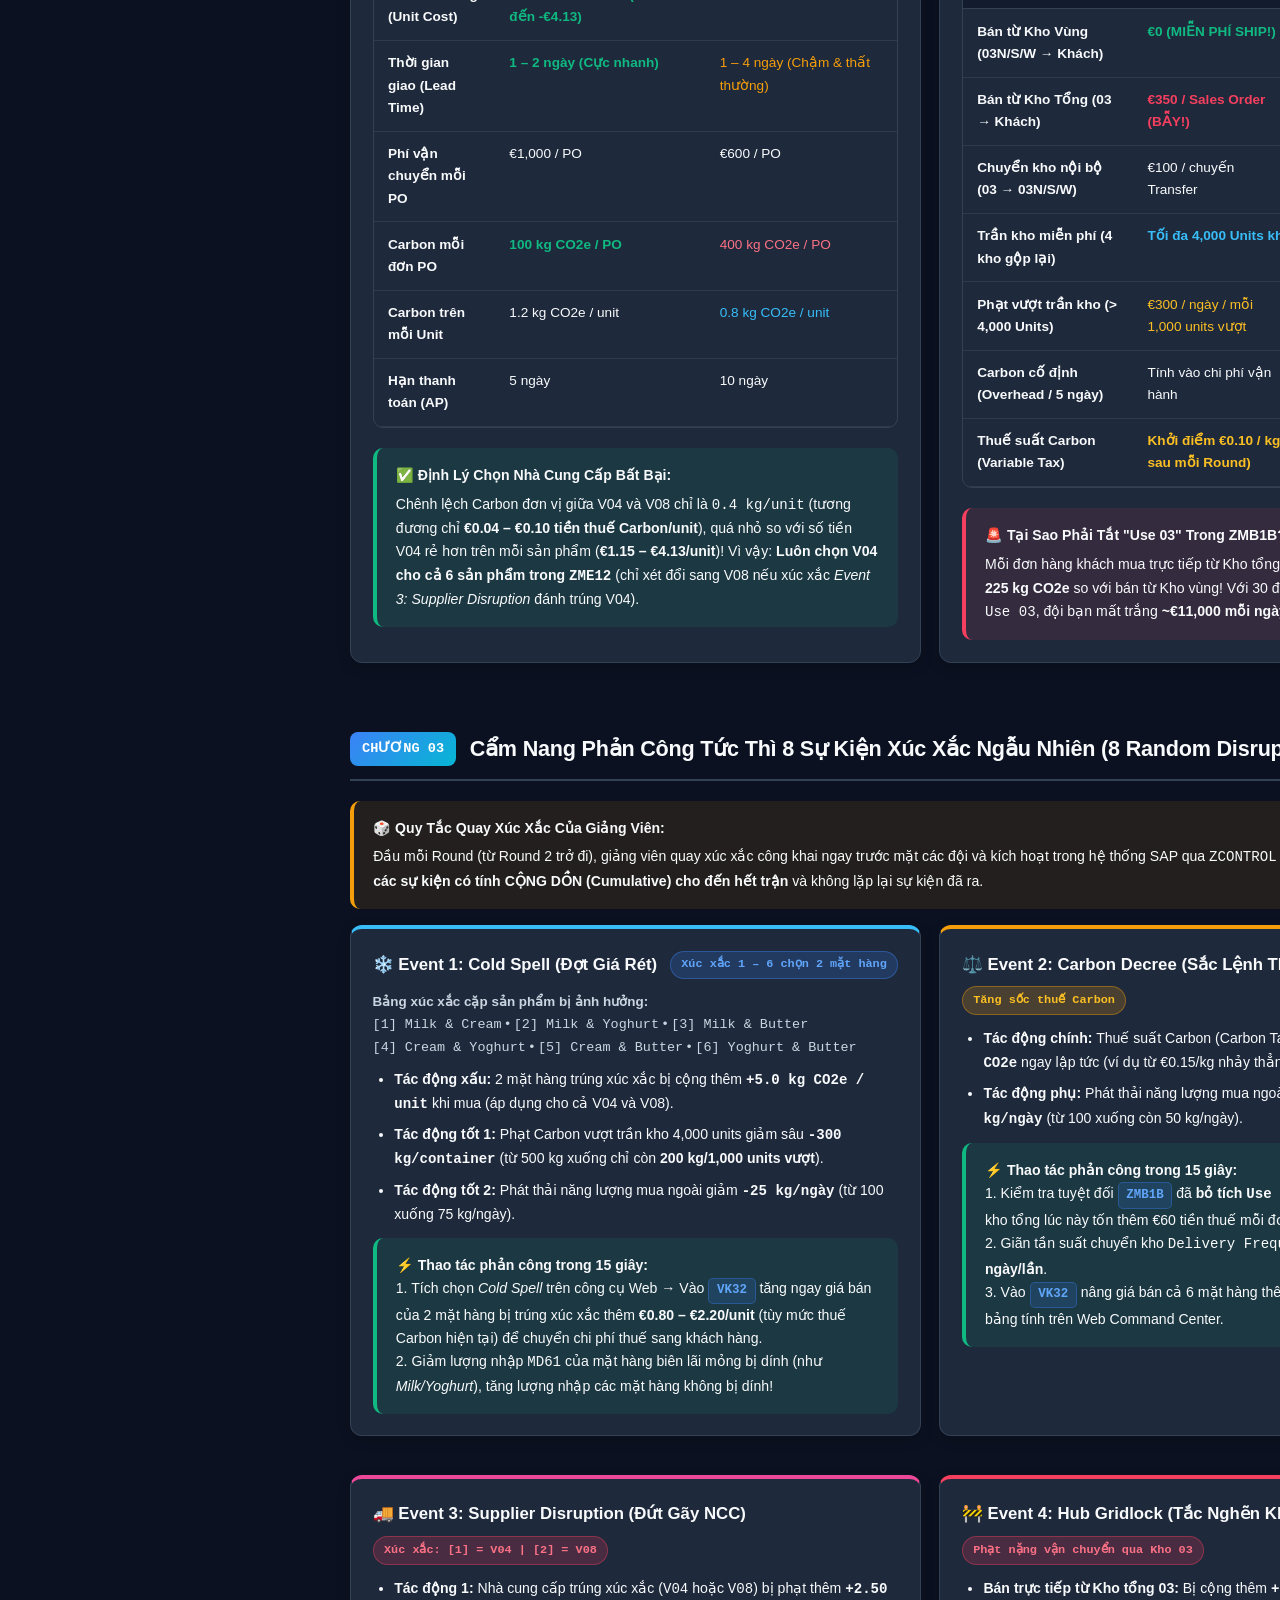
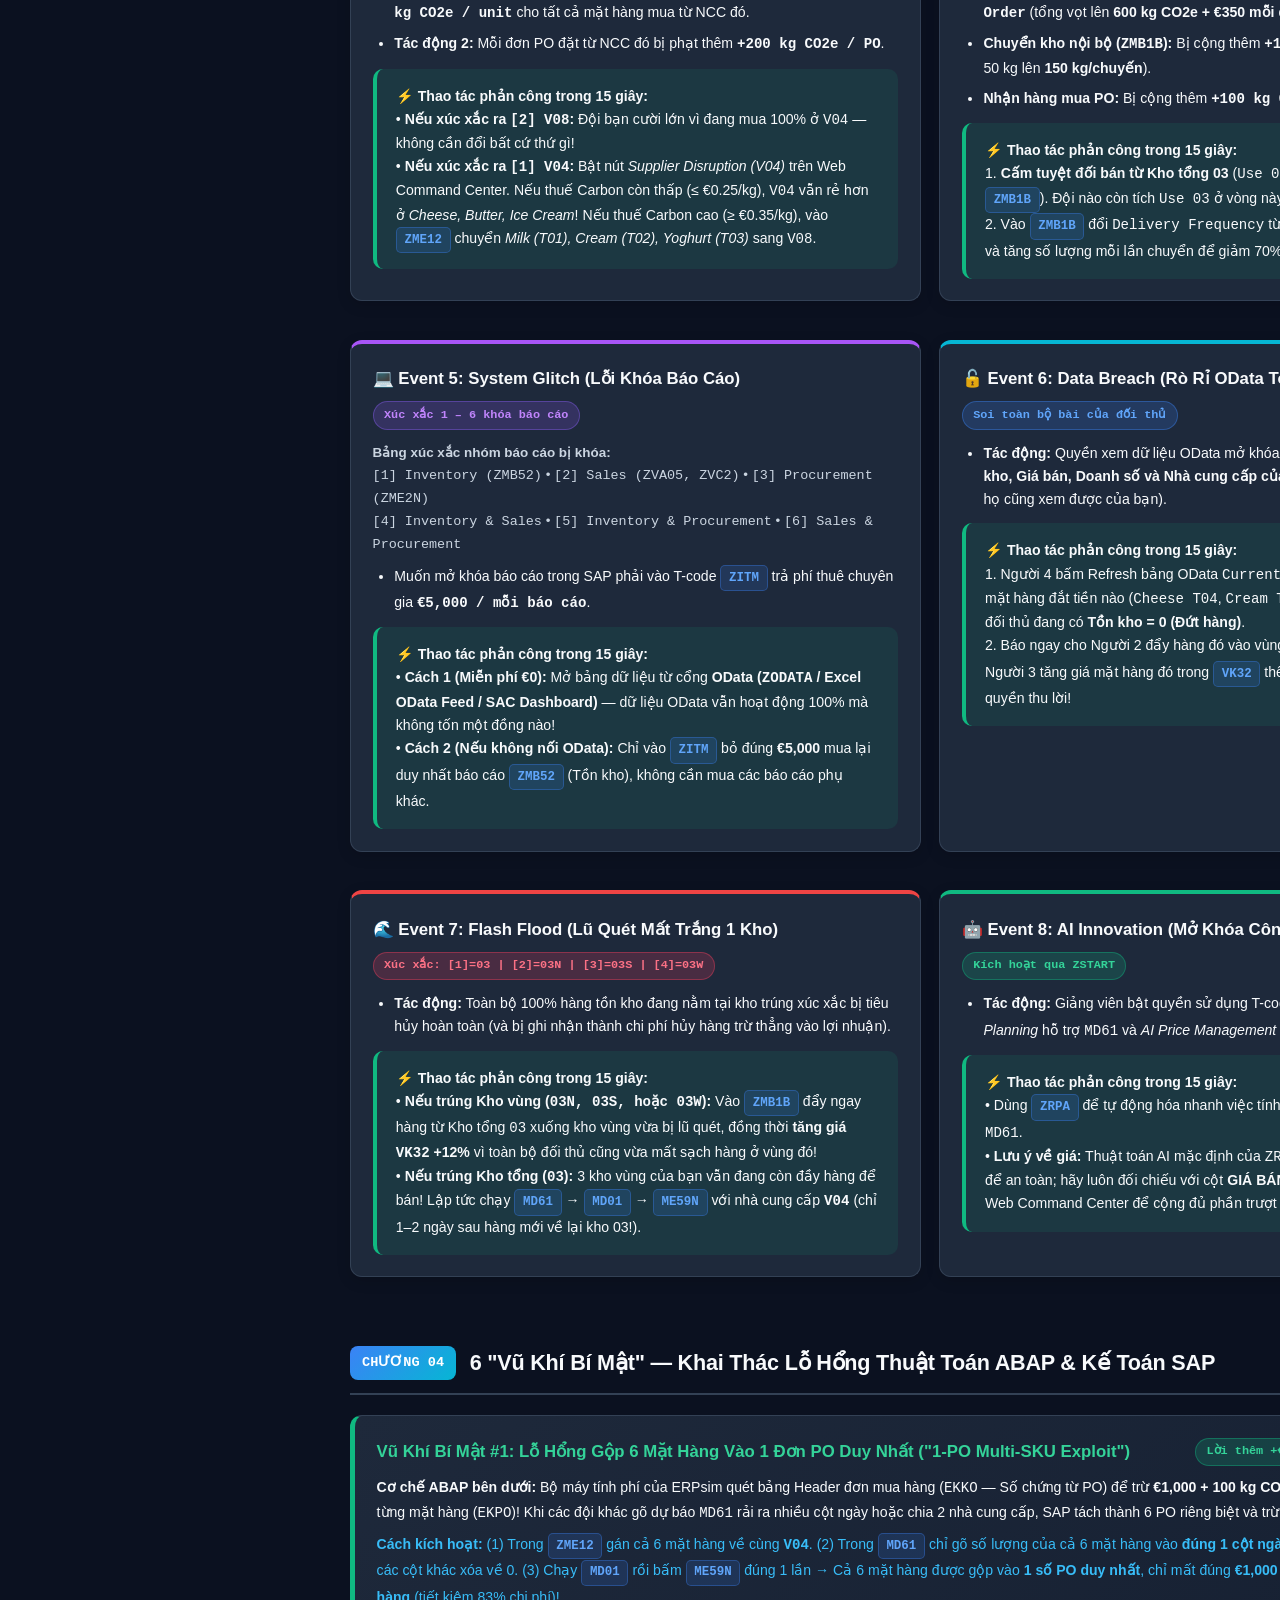
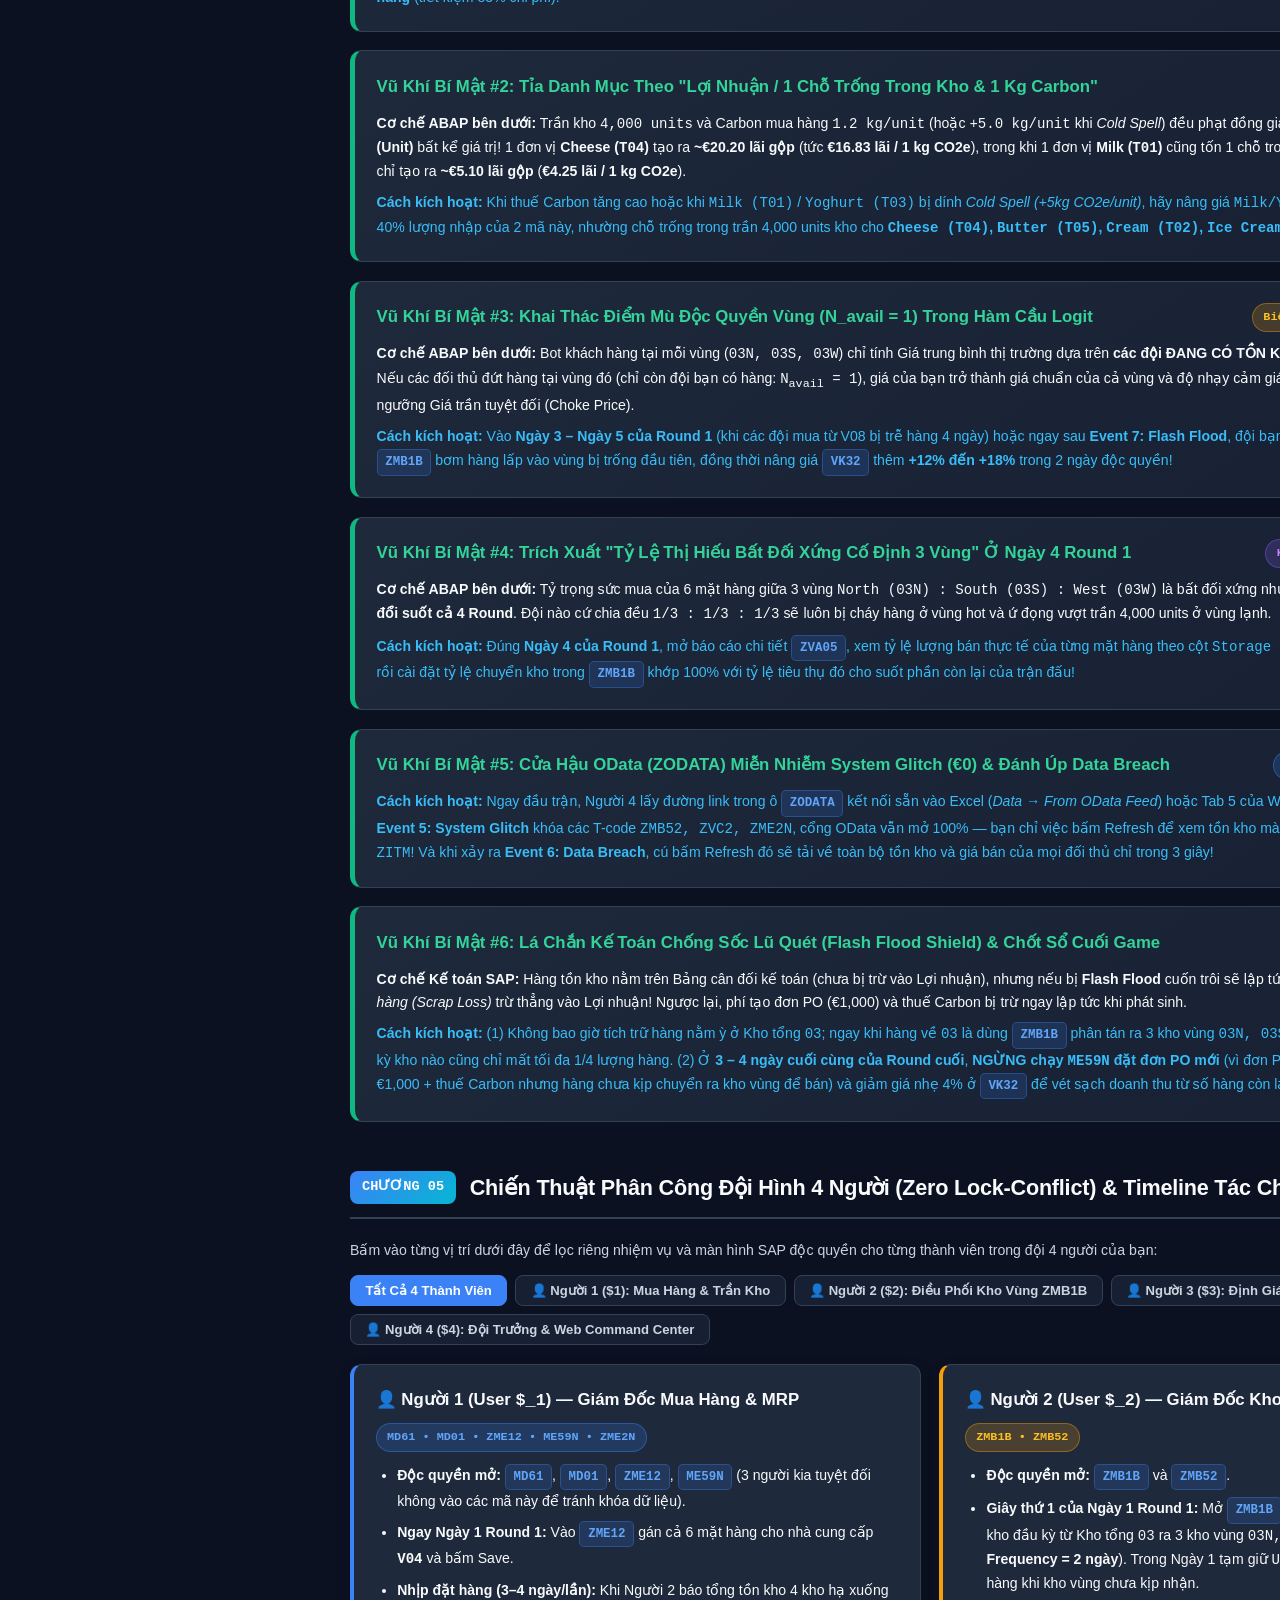
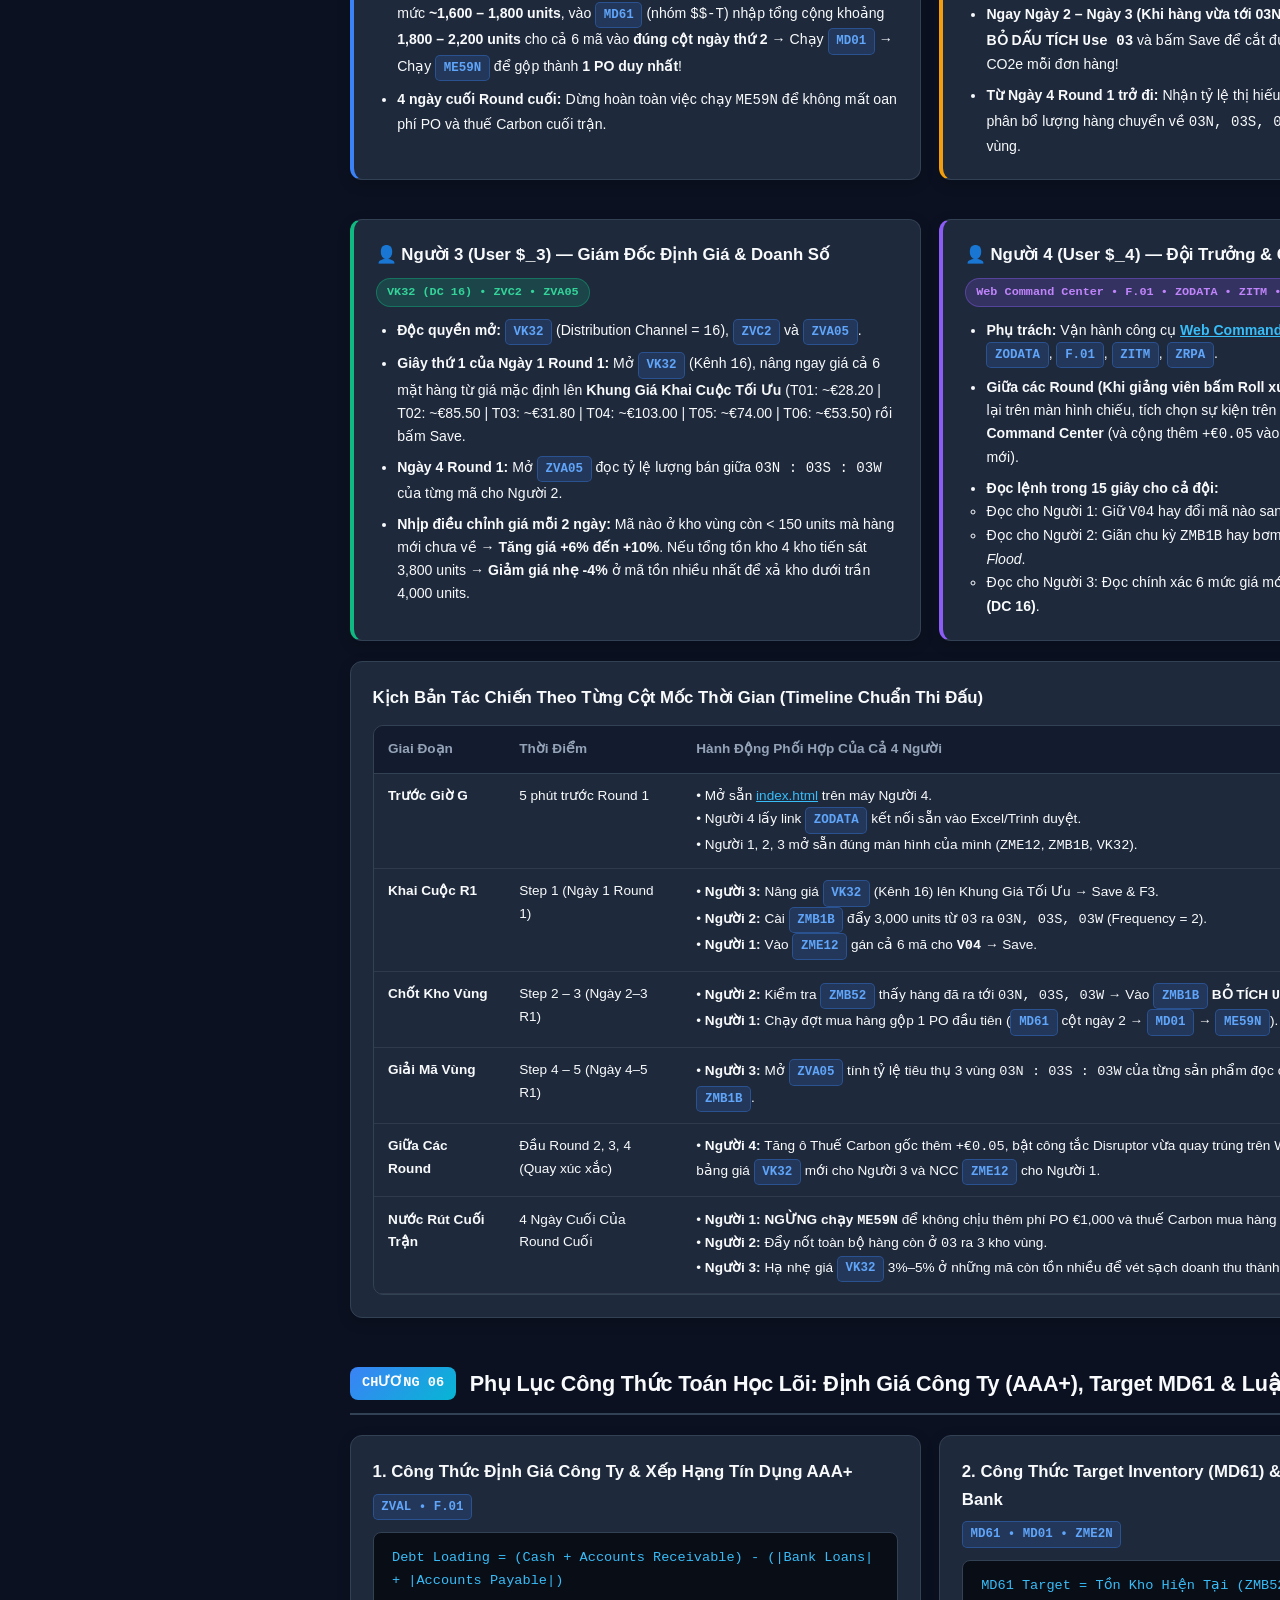
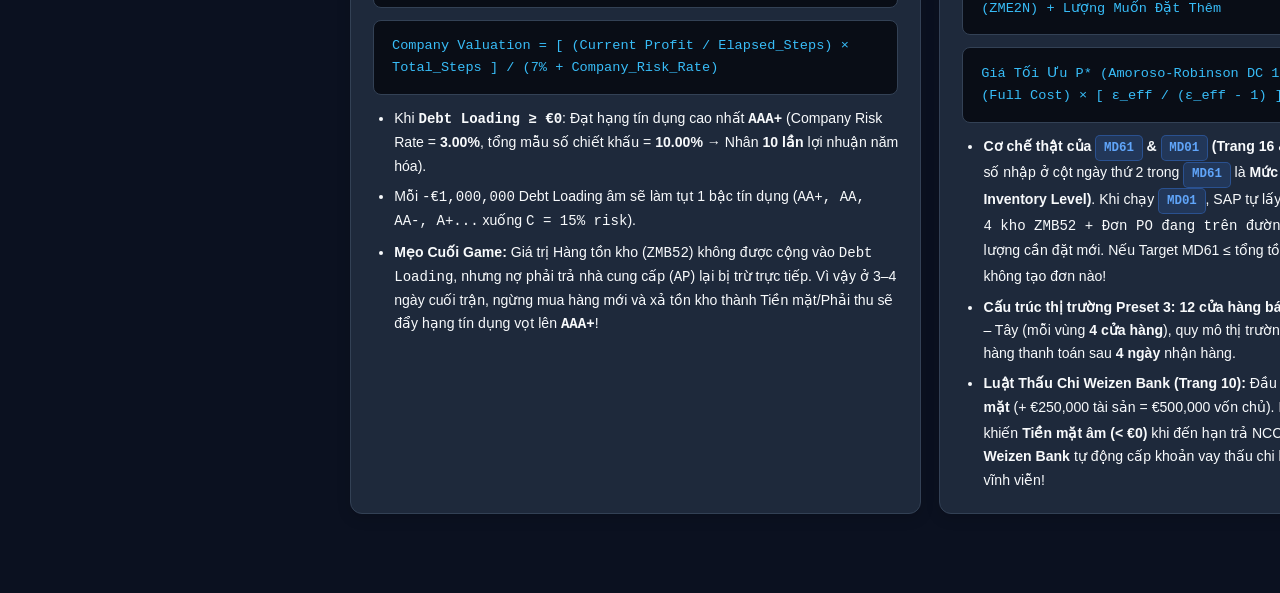
==== commit a9795531: "Dedicate dashboard and playbook 100% to Logistics Sustainability Preset 3 (Dairy)" ====
--- a/cam_nang_erpsim.html
+++ b/cam_nang_erpsim.html
@@ -3,7 +3,7 @@
 <head>
   <meta charset="UTF-8" />
   <meta name="viewport" content="width=device-width, initial-scale=1.0" />
-  <title>Cẩm Nang Toàn Tập & Chiến Thuật Vô Địch ERPsim — Logistics Sustainability & Manufacturing</title>
+  <title>Cẩm Nang Toàn Tập & Chiến Thuật Vô Địch ERPsim — Logistics Sustainability (Preset 3 - Dairy)</title>
   <style>
     :root {
       --bg-body: #0b1120;
@@ -586,7 +586,7 @@
       <div class="sidebar-logo">ERP</div>
       <div>
         <h2>CẨM NANG VÔ ĐỊCH ERPSIM</h2>
-        <span>Logistics Sustainability & Muesli</span>
+        <span>Logistics Sustainability (Preset 3)</span>
       </div>
     </div>
 
@@ -607,7 +607,7 @@
         <li><a href="#ch3" class="toc-link"><span class="toc-num">03</span> Phản Công 8 Sự Kiện Xúc Xắc (Disruptors)</a></li>
         <li><a href="#ch4" class="toc-link"><span class="toc-num">04</span> 6 Vũ Khí Bí Mật (Lỗ Hổng Thuật Toán ABAP)</a></li>
         <li><a href="#ch5" class="toc-link"><span class="toc-num">05</span> Chiến Thuật Đội Hình 4 Người & Timeline</a></li>
-        <li><a href="#ch6" class="toc-link"><span class="toc-num">06</span> Công Thức Định Giá AAA+ & Bản Muesli</a></li>
+        <li><a href="#ch6" class="toc-link"><span class="toc-num">06</span> Công Thức Định Giá AAA+, MD61 & Weizen Bank</a></li>
       </ul>
     </div>
   </aside>
@@ -1420,48 +1420,48 @@
     </section>
 
     <!-- ================================================================= -->
-    <!-- CHƯƠNG 6: CÔNG THỨC ĐỊNH GIÁ AAA+ & BẢN SẢN XUẤT MUESLI           -->
+    <!-- CHƯƠNG 6: CÔNG THỨC ĐỊNH GIÁ AAA+, MD61 TARGET & WEIZEN BANK      -->
     <!-- ================================================================= -->
     <section id="ch6" class="chapter-section searchable-section">
       <div class="chapter-header">
         <span class="chapter-badge">CHƯƠNG 06</span>
-        <h2>Phụ Lục Công Thức Toán Học Lõi: Định Giá Công Ty (AAA+) &amp; Bản Sản Xuất Muesli</h2>
+        <h2>Phụ Lục Công Thức Toán Học Lõi: Định Giá Công Ty (AAA+), Target MD61 &amp; Luật Weizen Bank</h2>
       </div>
 
       <div class="grid-2">
         <div class="card">
           <div class="card-title">
             <span>1. Công Thức Định Giá Công Ty &amp; Xếp Hạng Tín Dụng AAA+</span>
-            <span class="tcode">F.01</span>
+            <span class="tcode">ZVAL • F.01</span>
           </div>
           <div class="formula-block">
             Debt Loading = (Cash + Accounts Receivable) - (|Bank Loans| + |Accounts Payable|)
           </div>
           <div class="formula-block">
-            Company Valuation = [ ((Current Profit - TK_478000) / Elapsed_Steps) × Total_Steps + TK_478000 ] / (7% + Company_Risk_Rate)
+            Company Valuation = [ (Current Profit / Elapsed_Steps) × Total_Steps ] / (7% + Company_Risk_Rate)
           </div>
           <ul class="step-list">
             <li>Khi <strong><code>Debt Loading &ge; €0</code></strong>: Đạt hạng tín dụng cao nhất <strong><code>AAA+</code></strong> (Company Risk Rate = <strong>3.00%</strong>, tổng mẫu số chiết khấu = <strong>10.00%</strong> &rarr; Nhân <strong>10 lần</strong> lợi nhuận năm hóa).</li>
             <li>Mỗi <code>-€1,000,000</code> Debt Loading âm sẽ làm tụt 1 bậc tín dụng (<code>AA+, AA, AA-, A+...</code> xuống <code>C = 15% risk</code>).</li>
-            <li><strong>Mẹo Cuối Game:</strong> Giá trị Hàng tồn kho (<code>ZMB52</code>) không được cộng vào <code>Debt Loading</code>, nhưng nợ phải trả nhà cung cấp (<code>AP</code>) lại bị trừ trực tiếp. Vì vậy ở 4–5 ngày cuối trận, ngừng mua hàng mới và xả tồn kho thành Tiền mặt/Phải thu sẽ đẩy hạng tín dụng vọt lên <strong><code>AAA+</code></strong>!</li>
+            <li><strong>Mẹo Cuối Game:</strong> Giá trị Hàng tồn kho (<code>ZMB52</code>) không được cộng vào <code>Debt Loading</code>, nhưng nợ phải trả nhà cung cấp (<code>AP</code>) lại bị trừ trực tiếp. Vì vậy ở 3–4 ngày cuối trận, ngừng mua hàng mới và xả tồn kho thành Tiền mặt/Phải thu sẽ đẩy hạng tín dụng vọt lên <strong><code>AAA+</code></strong>!</li>
           </ul>
         </div>
 
         <div class="card">
           <div class="card-title">
-            <span>2. Công Thức Riêng Cho Bản Sản Xuất (Manufacturing Muesli)</span>
-            <span class="tcode">CO41 • ZADS • FB50</span>
+            <span>2. Công Thức Target Inventory (MD61) &amp; Luật Thấu Chi Weizen Bank</span>
+            <span class="tcode">MD61 • MD01 • ZME2N</span>
           </div>
           <div class="formula-block">
-            Setup Time (giờ) = 2 + (6 × 250,000) / (250,000 + Số dư TK 478000)
+            MD61 Target = Tồn Kho Hiện Tại (ZMB52) + Đơn PO Đang Về (ZME2N) + Lượng Muốn Đặt Thêm
           </div>
           <div class="formula-block">
-            Giá Tối Ưu P* (Amoroso-Robinson) = COGS × [ ε_eff / (ε_eff - 1) ]
+            Giá Tối Ưu P* (Amoroso-Robinson DC 16) = Giá Vốn Đầy Đủ (Full Cost) × [ ε_eff / (ε_eff - 1) ]
           </div>
           <ul class="step-list">
-            <li><strong>Đầu tư Lean Manufacturing (<span class="tcode">FB50</span> &rarr; Nợ TK <code>478000</code> / Có TK <code>113100</code>):</strong> Đầu tư <strong>€250,000</strong> giảm Setup Time từ 8h xuống <strong>5h</strong>; đầu tư <strong>€500,000</strong> giảm xuống <strong>4h</strong>. Số tiền đầu tư vào TK <code>478000</code> được cộng hoàn lại vào tử số của Company Valuation.</li>
-            <li><strong>3 Kênh phân phối Muesli:</strong> <strong><code>DC10</code></strong> (Đại siêu thị – chỉ mua hộp <code>1kg</code>, cực nhạy về giá), <strong><code>DC12</code></strong> (Chuỗi siêu thị – mua cả <code>500g &amp; 1kg</code>, chiếm 62% thị trường), <strong><code>DC14</code></strong> (Tạp hóa tiện lợi – chỉ mua hộp <code>500g</code>, nhạy với quảng cáo <span class="tcode">ZADS</span>, chịu được giá bán rất cao).</li>
-            <li><strong>Miễn 100% Setup Time trong <span class="tcode">CO41</span>:</strong> Nếu 2 lệnh sản xuất liên tiếp cùng 1 mã SKU, hệ thống tính <code>Setup Time = 0 giờ</code>!</li>
+            <li><strong>Cơ chế thật của <span class="tcode">MD61</span> &amp; <span class="tcode">MD01</span> (Trang 16 &amp; 32 Participant's Guide):</strong> Con số nhập ở cột ngày thứ 2 trong <span class="tcode">MD61</span> là <strong>Mức Tồn Kho Mục Tiêu (Target Inventory Level)</strong>. Khi chạy <span class="tcode">MD01</span>, SAP tự lấy <code>Target MD61 - (Tồn kho 4 kho ZMB52 + Đơn PO đang trên đường về ZME2N)</code> để sinh ra số lượng cần đặt mới. Nếu Target MD61 &le; tổng tồn + PO đang về, <span class="tcode">ME59N</span> sẽ không tạo đơn nào!</li>
+            <li><strong>Cấu trúc thị trường Preset 3:</strong> <strong>12 cửa hàng bán lẻ</strong> chia đều 3 miền Bắc – Nam – Tây (mỗi vùng <strong>4 cửa hàng</strong>), quy mô thị trường <strong>~€72,000 / đội / ngày</strong>, khách hàng thanh toán sau <strong>4 ngày</strong> nhận hàng.</li>
+            <li><strong>Luật Thấu Chi Weizen Bank (Trang 10):</strong> Đầu game công ty có <strong>€250,000 Tiền mặt</strong> (+ €250,000 tài sản = €500,000 vốn chủ). Nếu đặt đơn <span class="tcode">ME59N</span> quá đà khiến <strong>Tiền mặt âm (&lt; €0)</strong> khi đến hạn trả NCC (V04: 5 ngày, V08: 10 ngày), <strong>Weizen Bank</strong> tự động cấp khoản vay thấu chi khẩn cấp và hạ bậc tín dụng vĩnh viễn!</li>
           </ul>
         </div>
       </div>
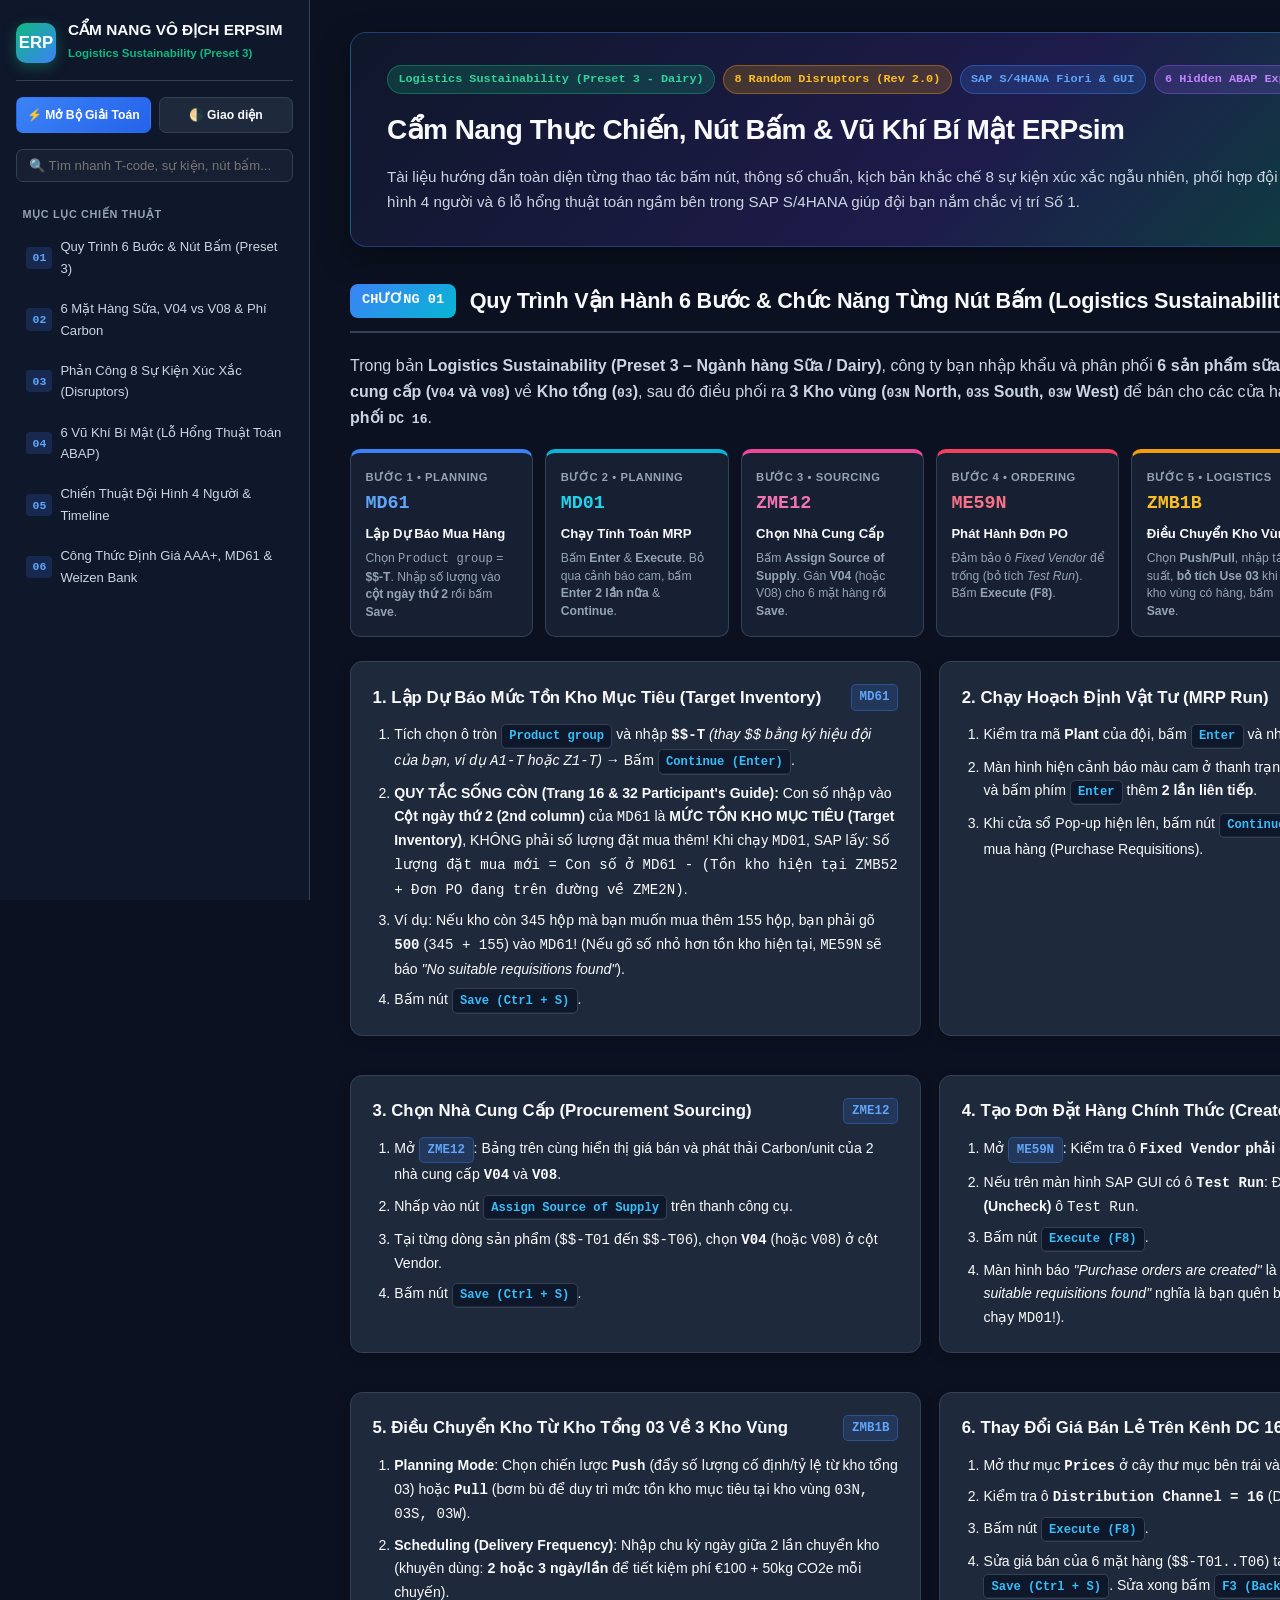
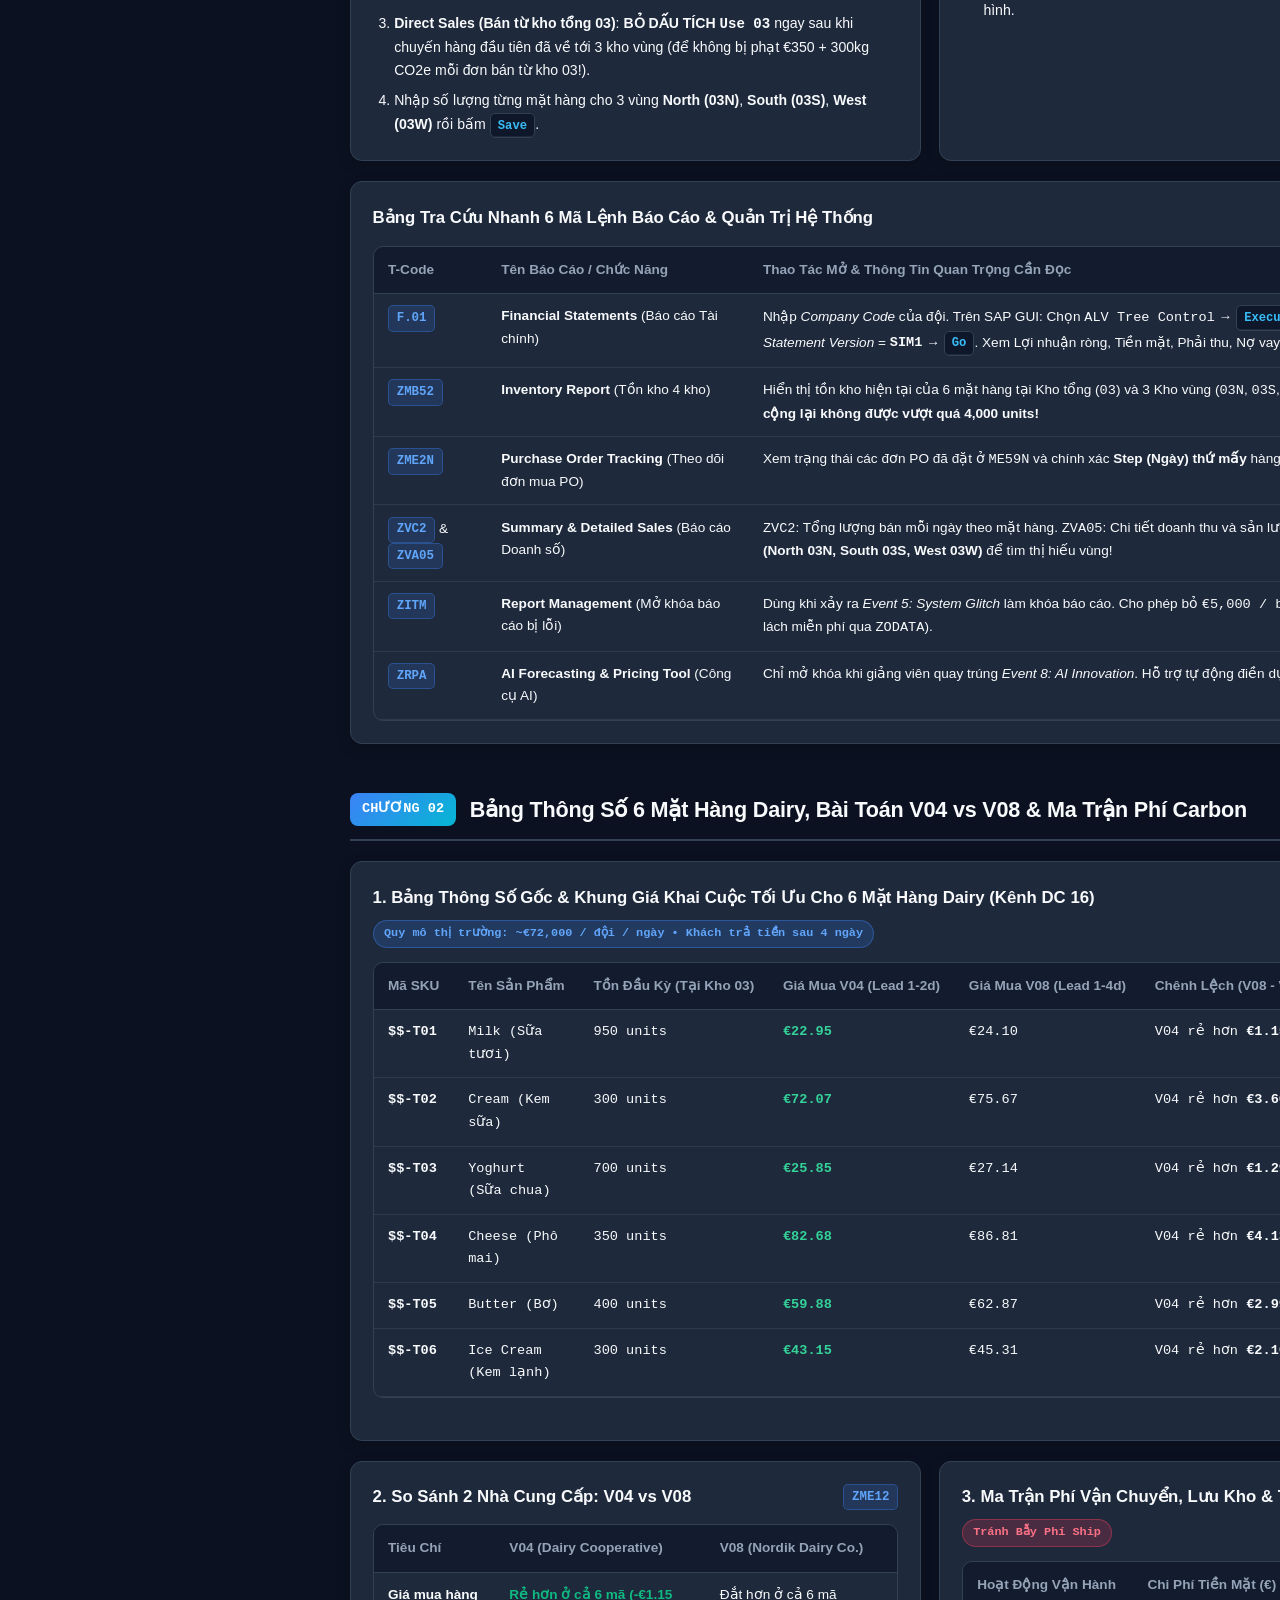
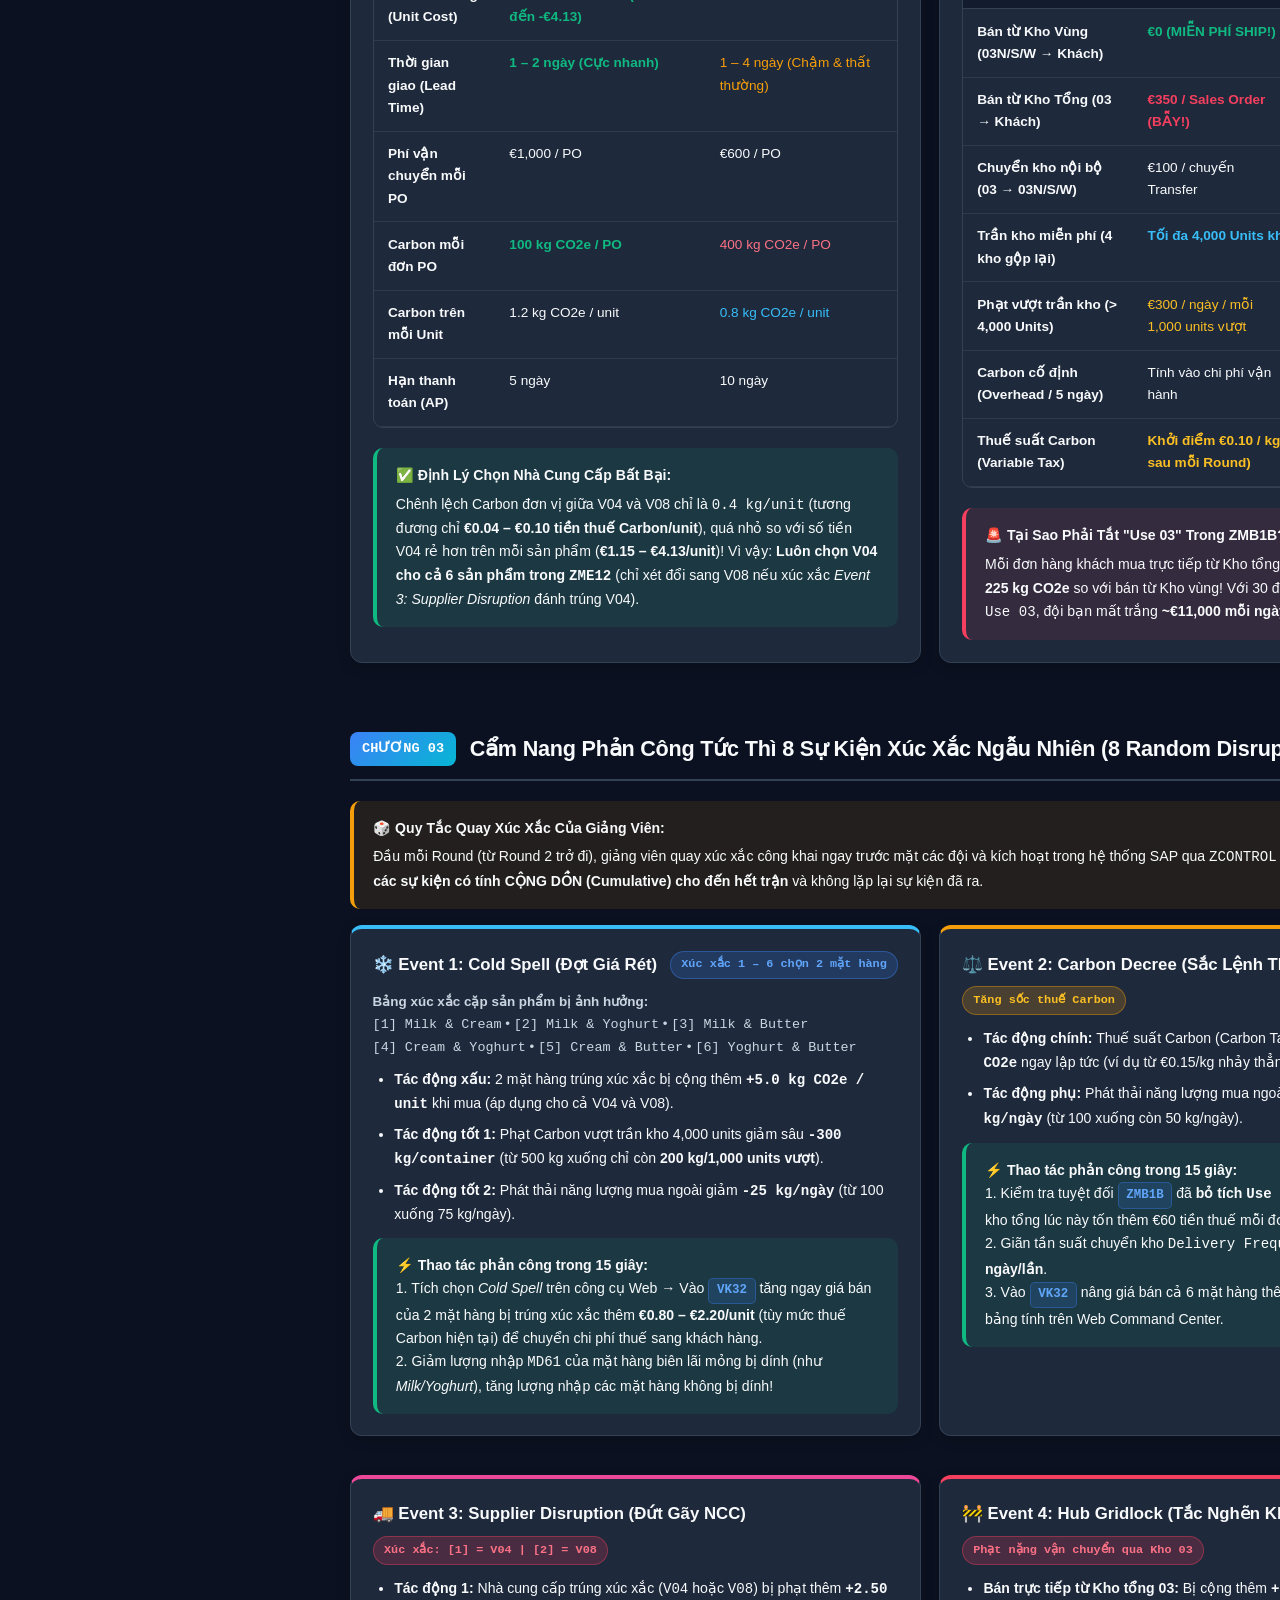
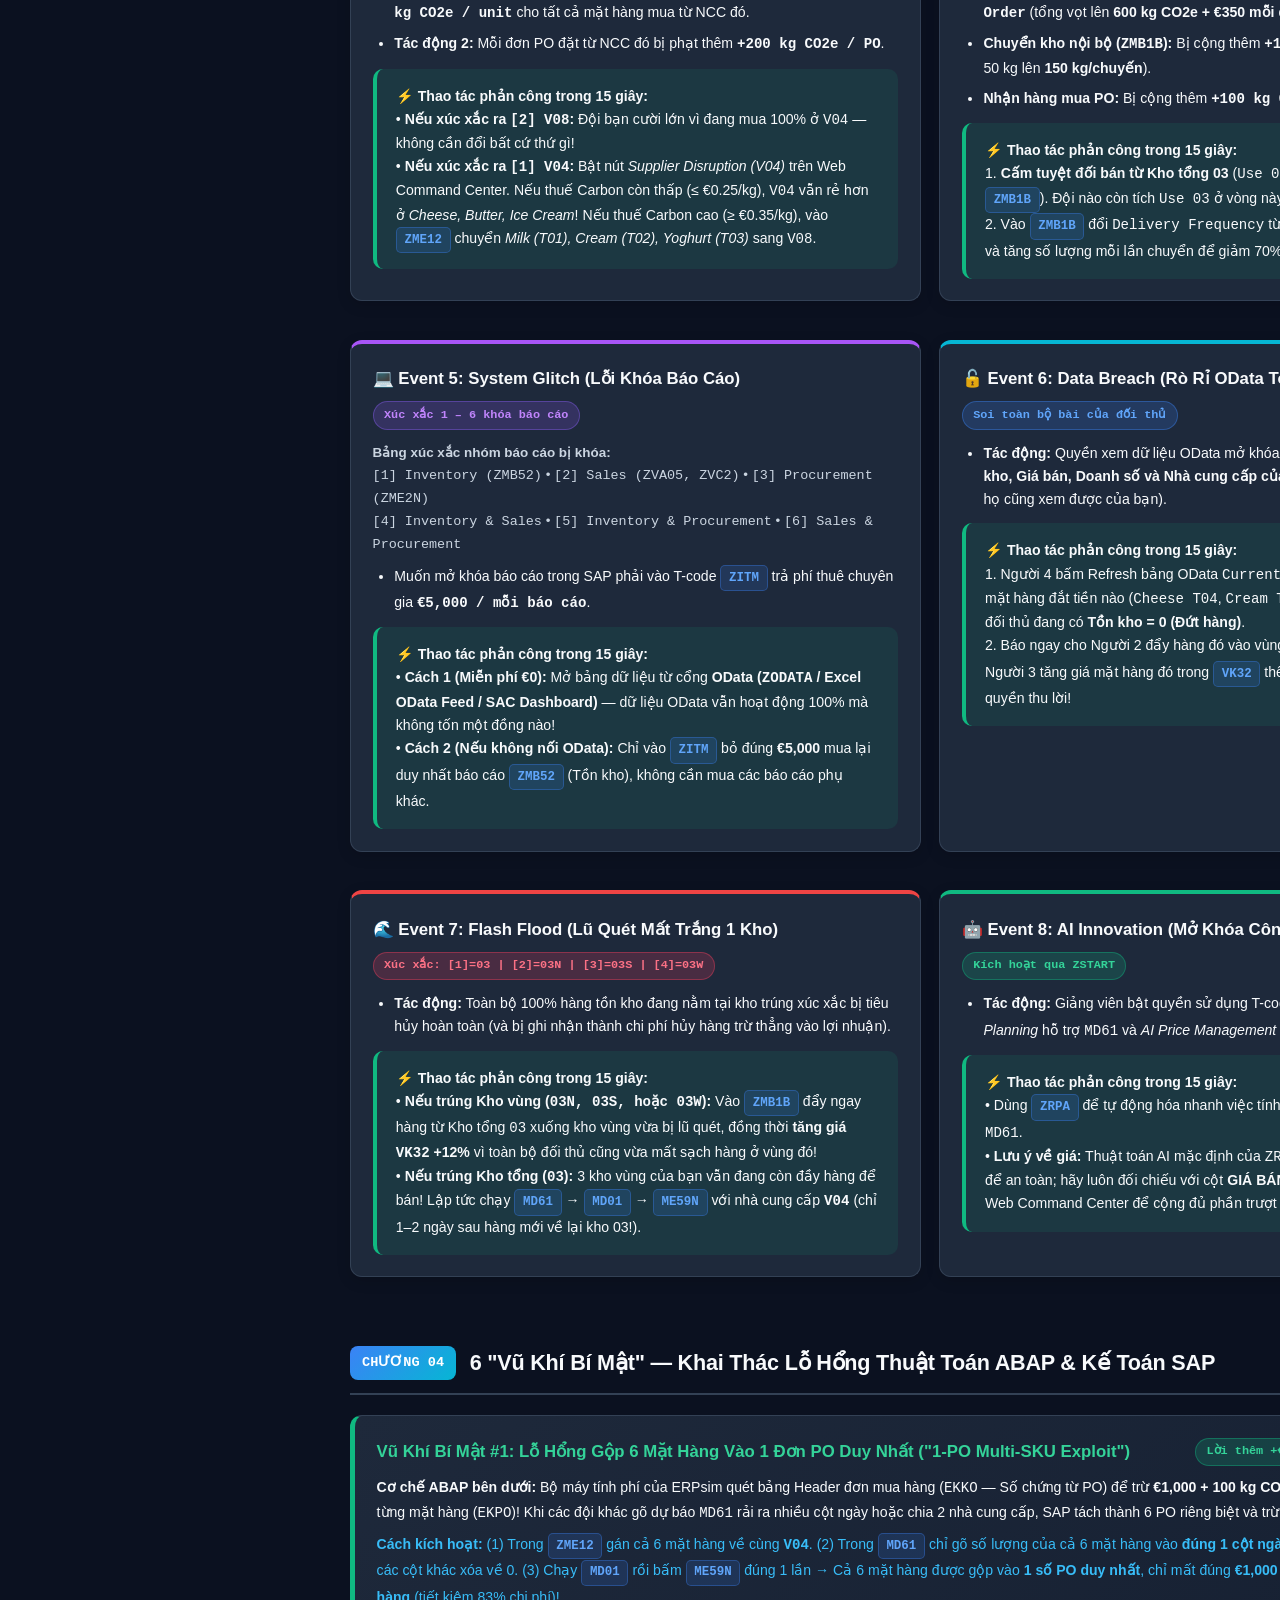
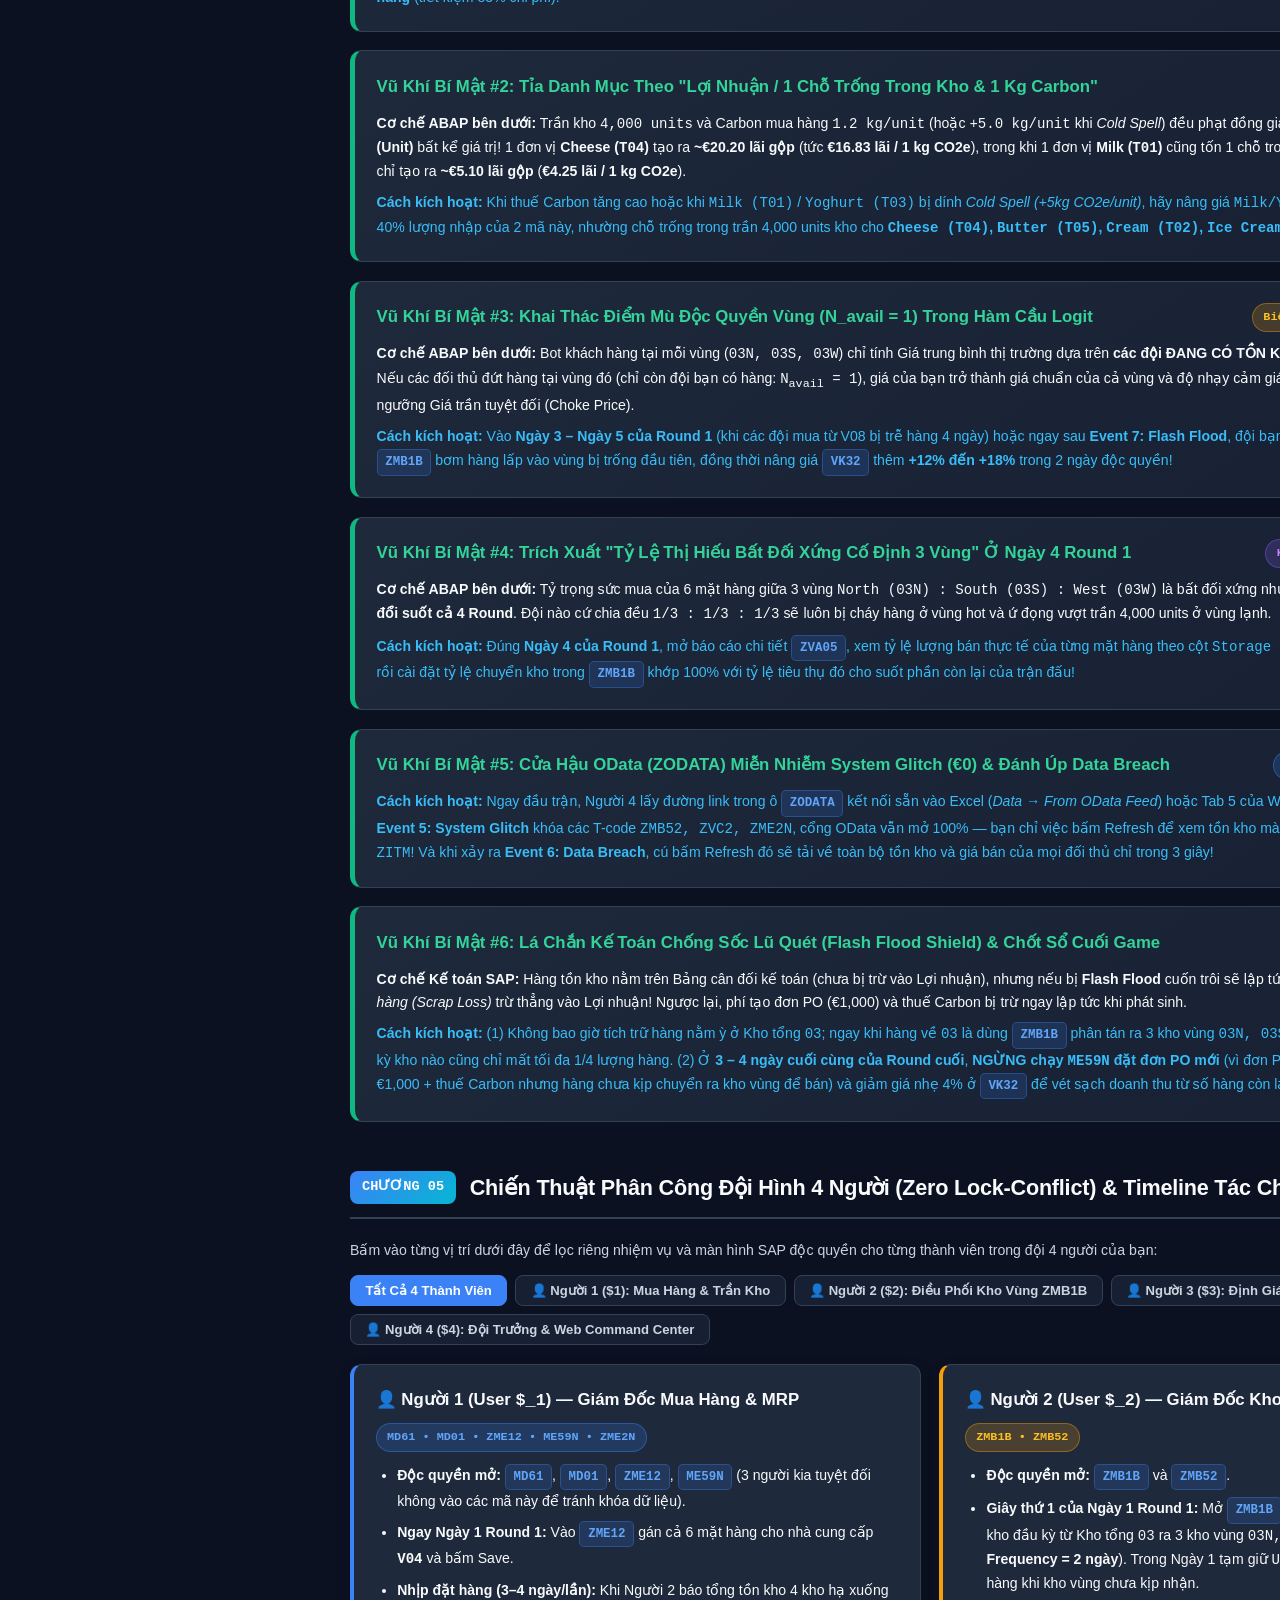
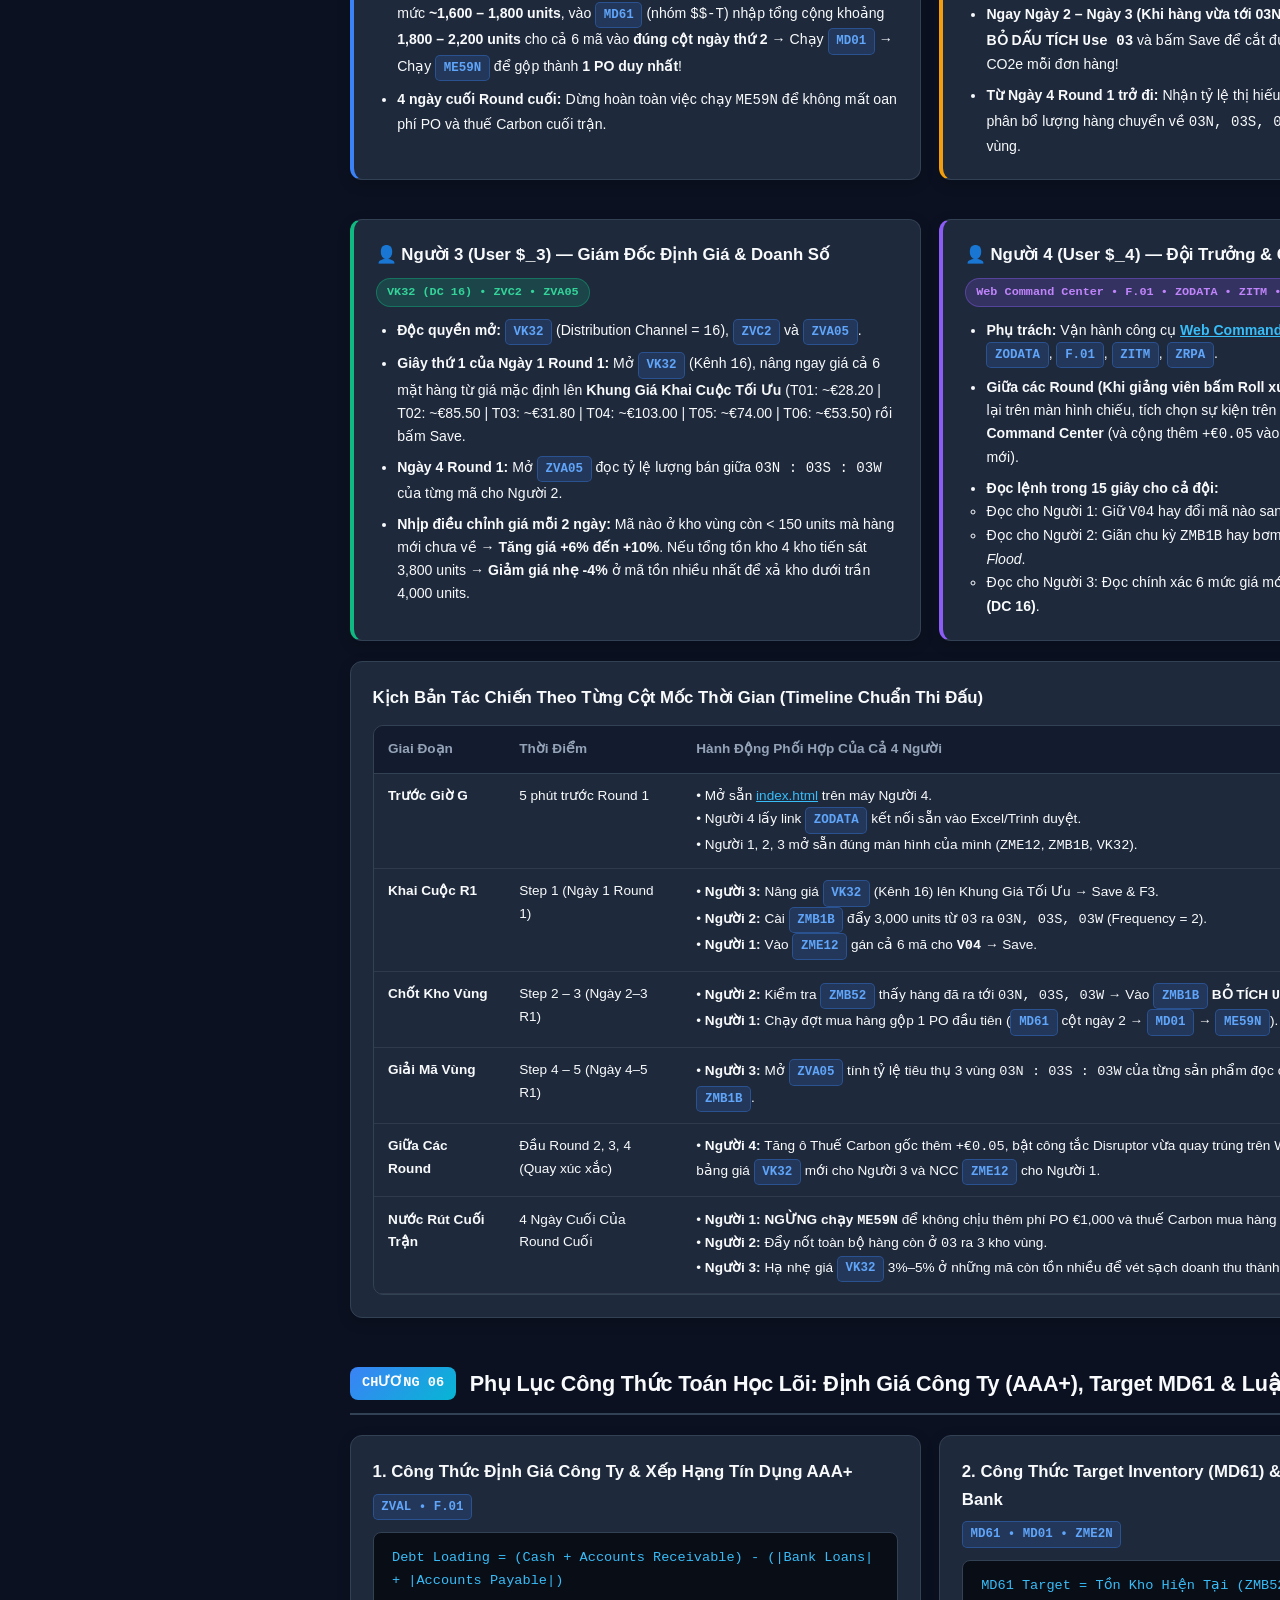
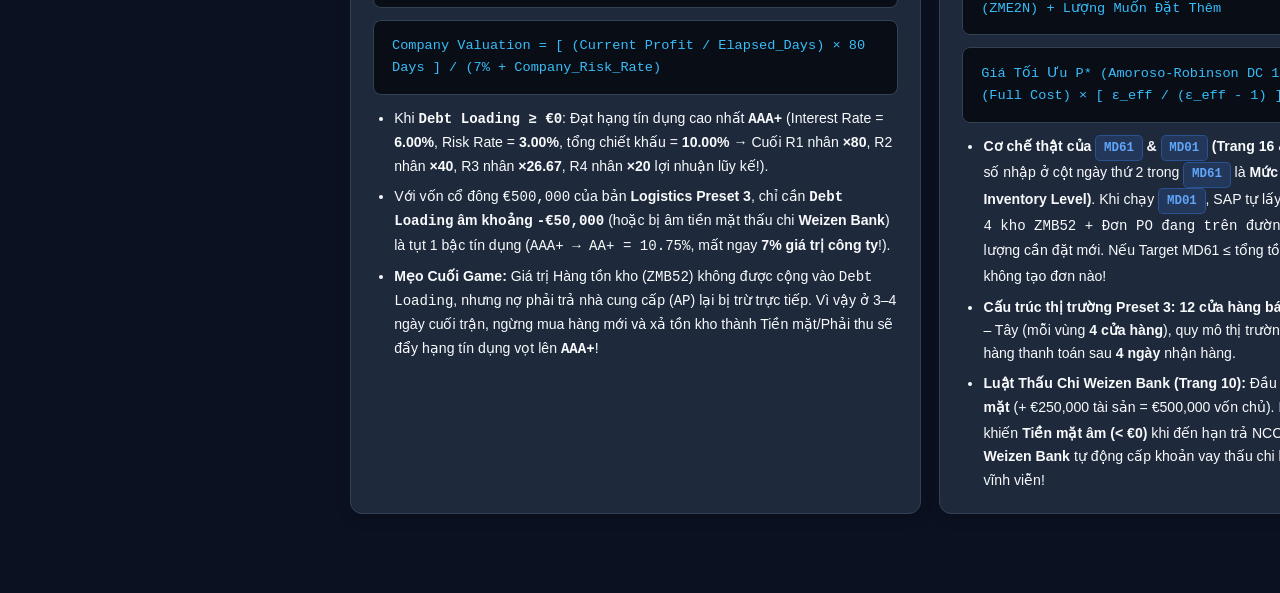
==== commit df3407cf: "Forensic audit fix: remove all Manufacturing leftovers, calibrate €500k credit tiers, 300u/day sales" ====
--- a/cam_nang_erpsim.html
+++ b/cam_nang_erpsim.html
@@ -1438,11 +1438,11 @@
             Debt Loading = (Cash + Accounts Receivable) - (|Bank Loans| + |Accounts Payable|)
           </div>
           <div class="formula-block">
-            Company Valuation = [ (Current Profit / Elapsed_Steps) × Total_Steps ] / (7% + Company_Risk_Rate)
+            Company Valuation = [ (Current Profit / Elapsed_Days) × 80 Days ] / (7% + Company_Risk_Rate)
           </div>
           <ul class="step-list">
-            <li>Khi <strong><code>Debt Loading &ge; €0</code></strong>: Đạt hạng tín dụng cao nhất <strong><code>AAA+</code></strong> (Company Risk Rate = <strong>3.00%</strong>, tổng mẫu số chiết khấu = <strong>10.00%</strong> &rarr; Nhân <strong>10 lần</strong> lợi nhuận năm hóa).</li>
-            <li>Mỗi <code>-€1,000,000</code> Debt Loading âm sẽ làm tụt 1 bậc tín dụng (<code>AA+, AA, AA-, A+...</code> xuống <code>C = 15% risk</code>).</li>
+            <li>Khi <strong><code>Debt Loading &ge; €0</code></strong>: Đạt hạng tín dụng cao nhất <strong><code>AAA+</code></strong> (Interest Rate = <strong>6.00%</strong>, Risk Rate = <strong>3.00%</strong>, tổng chiết khấu = <strong>10.00%</strong> &rarr; Cuối R1 nhân <strong>×80</strong>, R2 nhân <strong>×40</strong>, R3 nhân <strong>×26.67</strong>, R4 nhân <strong>×20</strong> lợi nhuận lũy kế!).</li>
+            <li>Với vốn cổ đông <code>€500,000</code> của bản <strong>Logistics Preset 3</strong>, chỉ cần <strong><code>Debt Loading</code> âm khoảng <code>-€50,000</code></strong> (hoặc bị âm tiền mặt thấu chi <strong>Weizen Bank</strong>) là tụt 1 bậc tín dụng (<code>AAA+ &rarr; AA+ = 10.75%</code>, mất ngay <strong>7% giá trị công ty</strong>!).</li>
             <li><strong>Mẹo Cuối Game:</strong> Giá trị Hàng tồn kho (<code>ZMB52</code>) không được cộng vào <code>Debt Loading</code>, nhưng nợ phải trả nhà cung cấp (<code>AP</code>) lại bị trừ trực tiếp. Vì vậy ở 3–4 ngày cuối trận, ngừng mua hàng mới và xả tồn kho thành Tiền mặt/Phải thu sẽ đẩy hạng tín dụng vọt lên <strong><code>AAA+</code></strong>!</li>
           </ul>
         </div>
